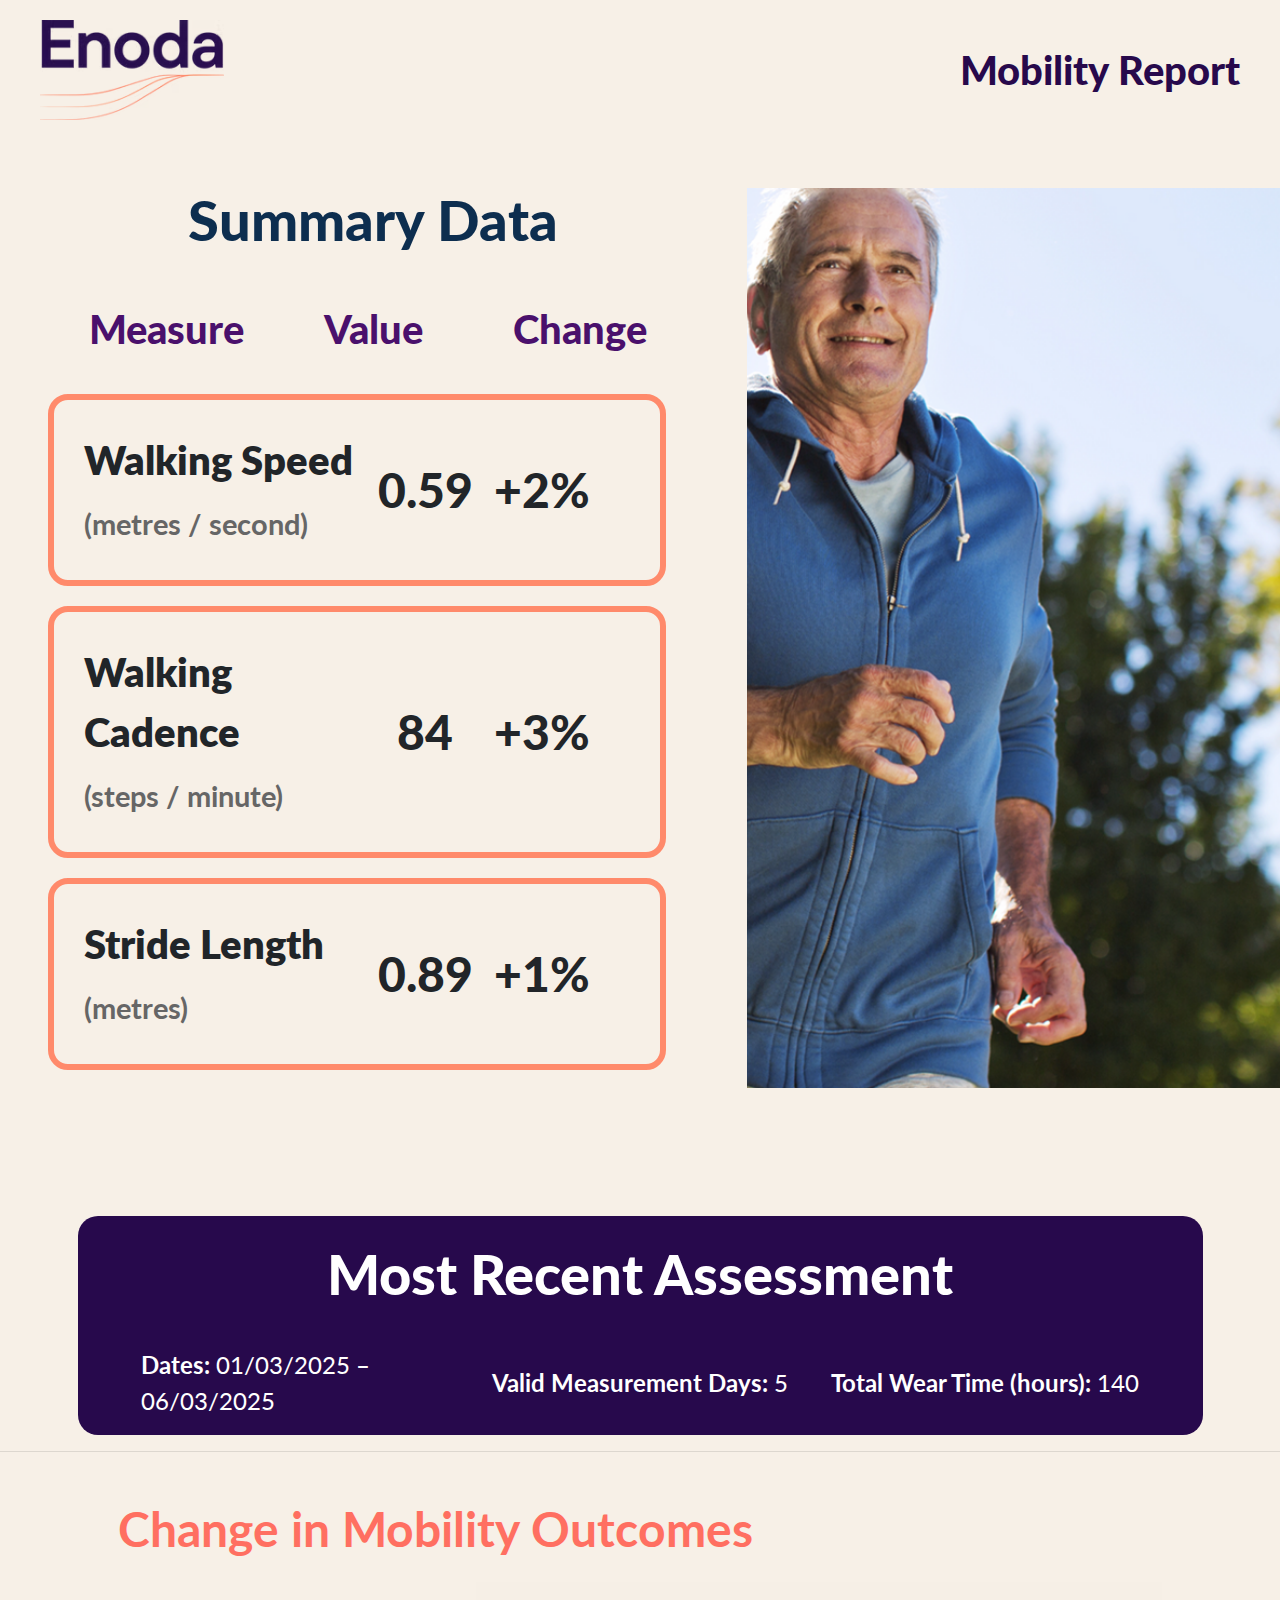
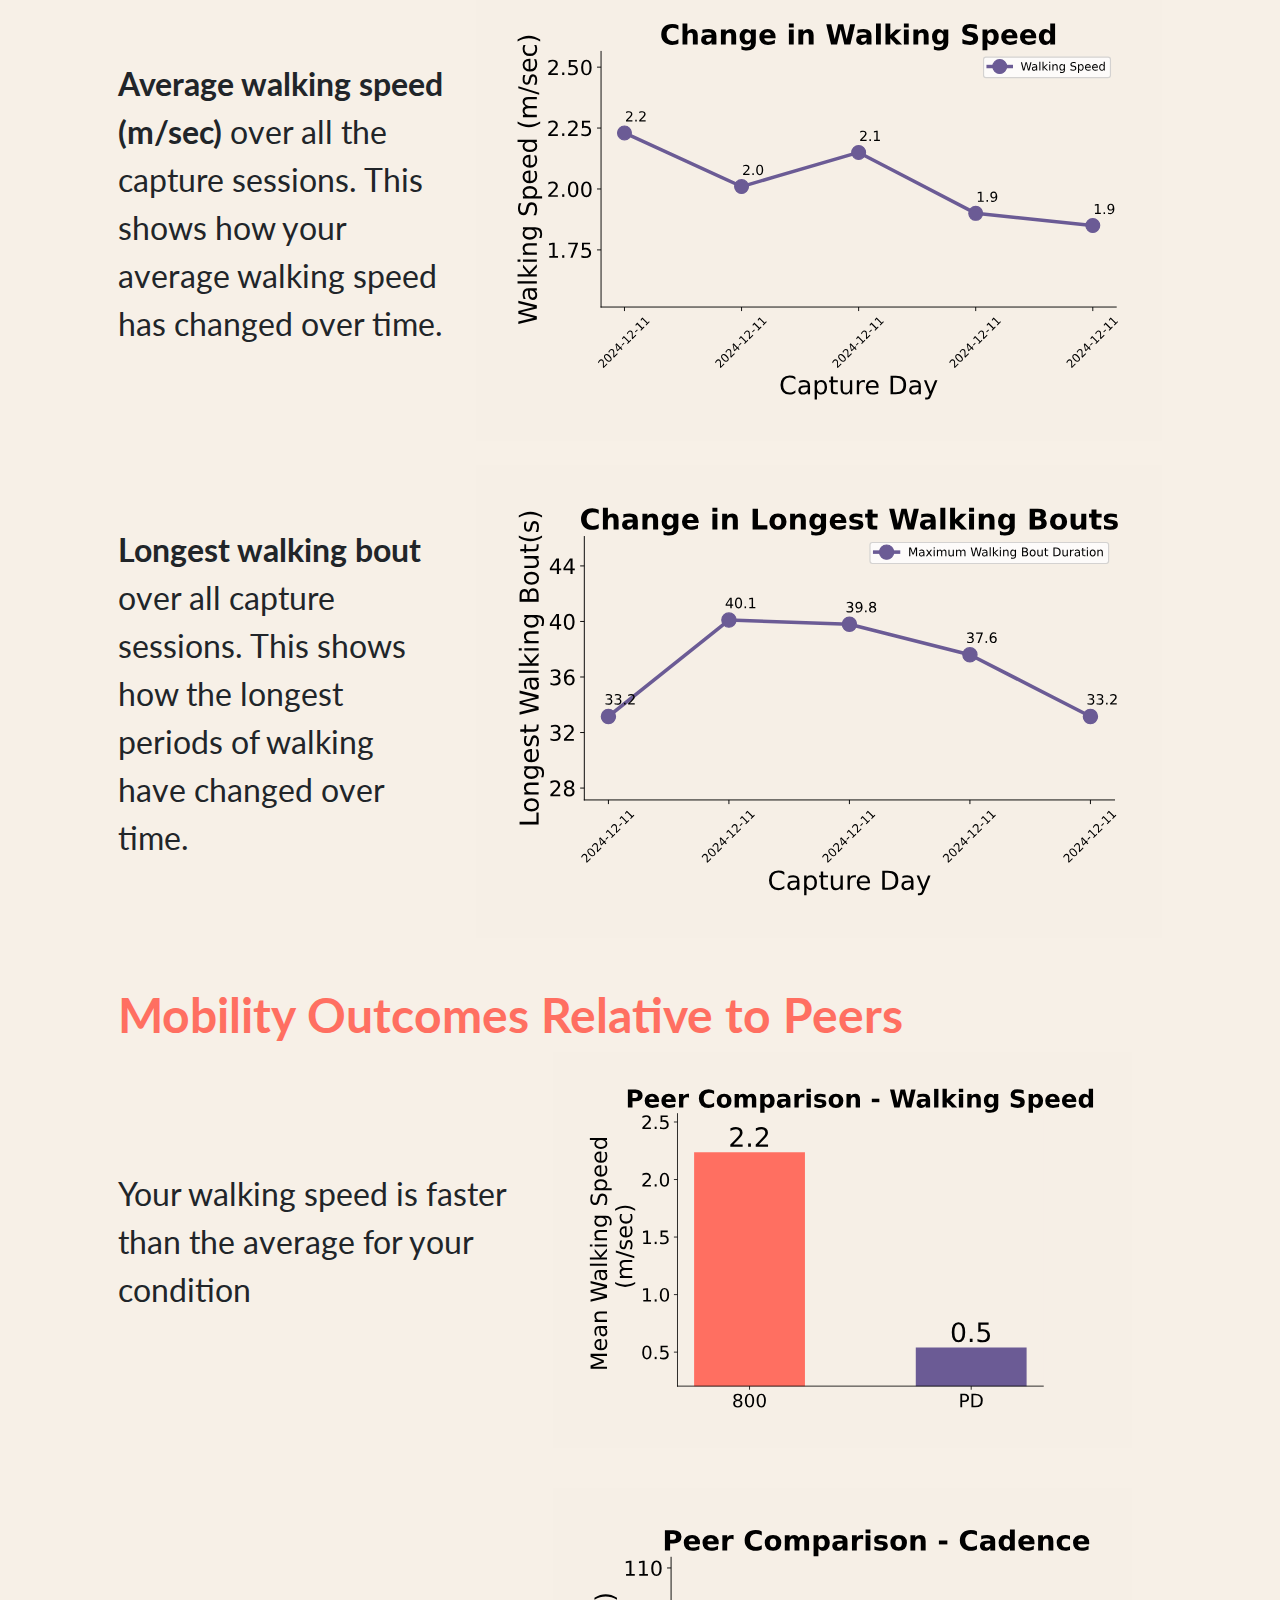
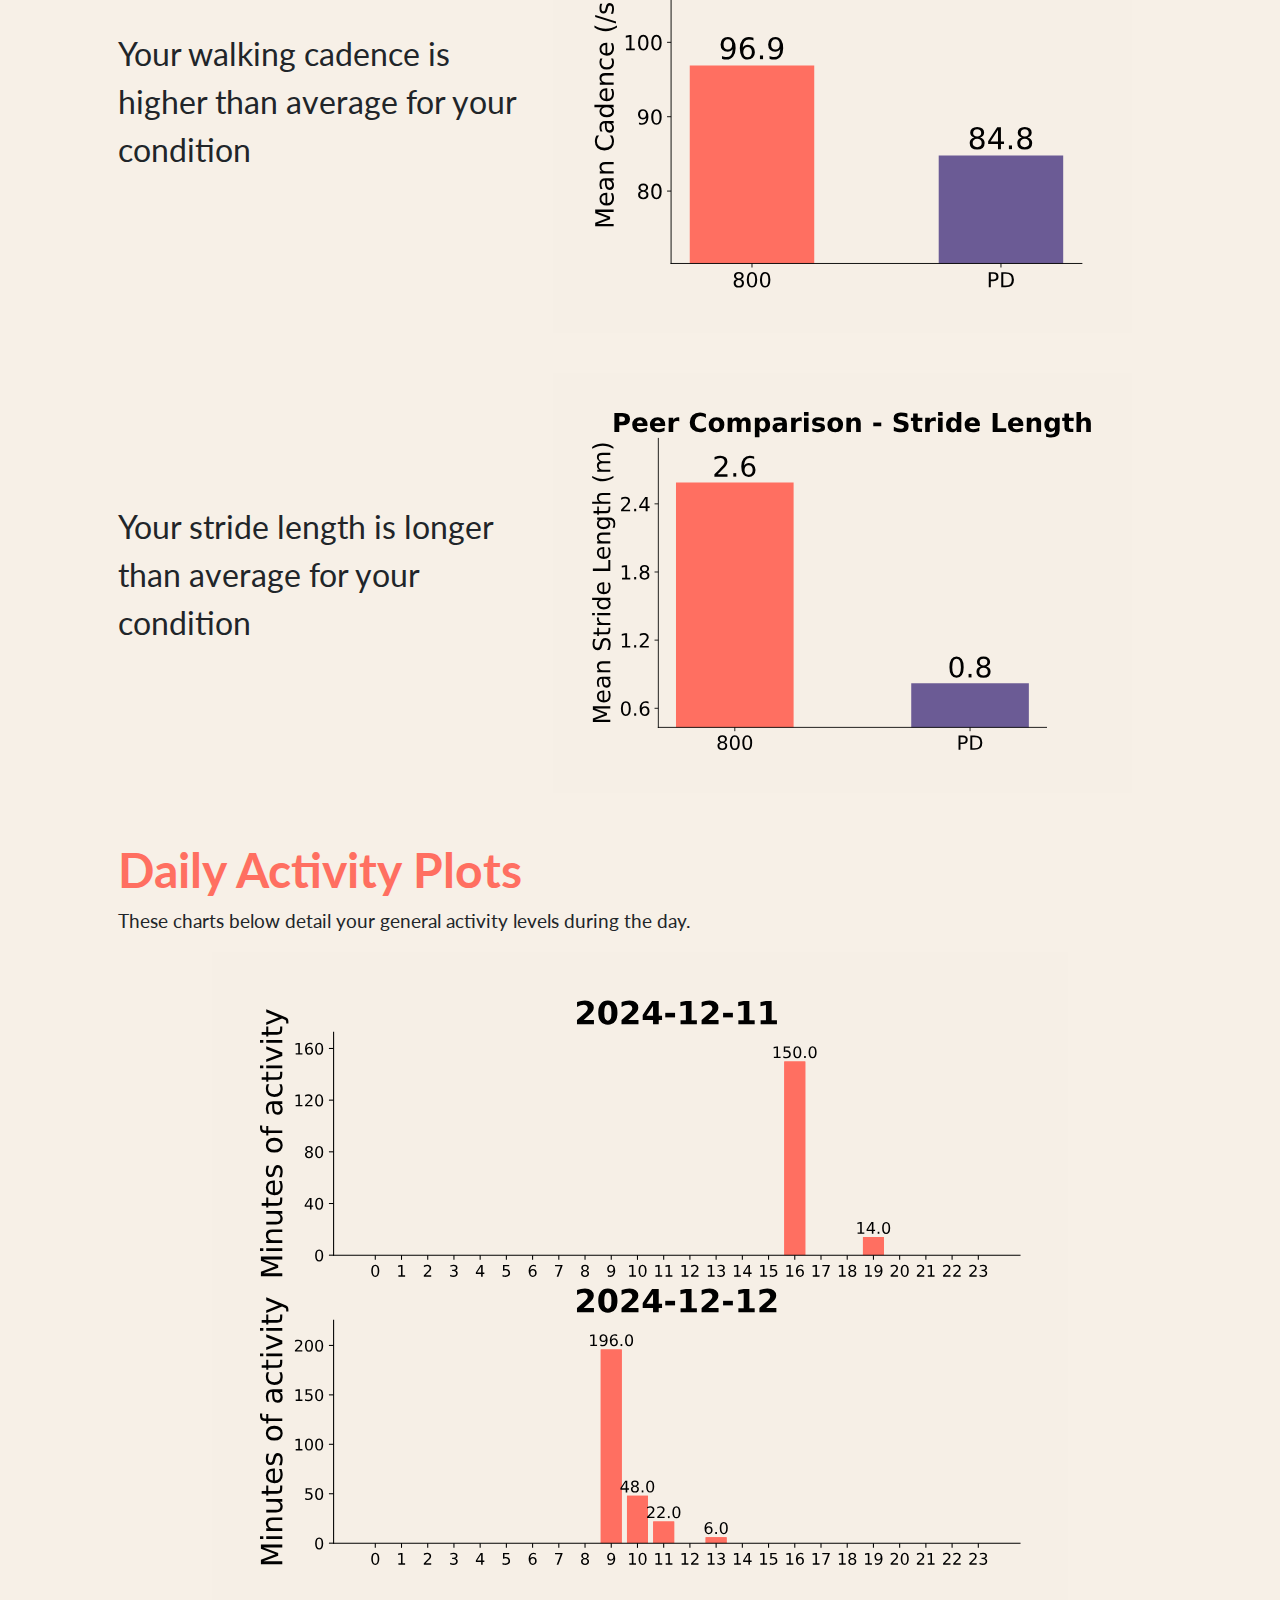
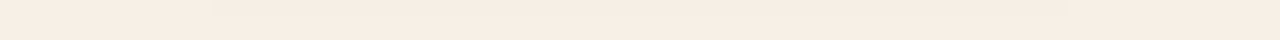
==== report.html @ 23689551 "font weight adjsut" ====
<!DOCTYPE html>
<html lang="en">

<head>
    <meta charset="utf-8">
    <meta name="viewport" content="width=device-width, initial-scale=1.0, shrink-to-fit=no">
    <title>Mobility Report</title>
    <link rel="stylesheet" href="assets/bootstrap/css/bootstrap.min.css">
    <link rel="stylesheet" href="assets/css/custom.css">
    <link rel="stylesheet" href="https://fonts.googleapis.com/css?family=Lato:300,400,700,300italic,400italic,700italic&amp;display=swap">
    <link rel="stylesheet" href="assets/css/Stats-icons.css">
</head>

<body style="background: rgb(247, 240, 231);">
    <nav class="navbar navbar-light navbar-expand bg-light align-items-center">
        <div class="container-fluid">
            <!-- Left: Enoda Logo -->
            <a class="navbar-brand" href="#">
                <img src="assets/img/Enoda%20logo-15.avif" alt="Enoda Logo" class="header-logo">
            </a>
            <!-- Right: Mobility Report -->
            <span class="navbar-text mobility-report-title">Mobility Report</span>
        </div>
    </nav>
    <header class="container-fluid py-5">
        <div class="row align-items-stretch">
            <!-- Left Column: Wider Summary Data Section -->
            <div class="col-lg-7 d-flex flex-column justify-content-center px-5">
                <h2 class="summary-title text-center">Summary Data</h2>
    
                <div class="summary-table">
                    <div class="summary-header">
                        <span class="header-item">Measure</span>
                        <span class="header-item">Value</span>
                        <span class="header-item">Change</span>
                    </div>
    
                    <div class="summary-box">
                        <div class="measure">Walking Speed <br> <span>(metres / second)</span></div>
                        <div class="value"><strong>0.59</strong></div>
                        <div class="change"><strong>+2%</strong></div>
                    </div>
    
                    <div class="summary-box">
                        <div class="measure">Walking Cadence <br> <span>(steps / minute)</span></div>
                        <div class="value"><strong>84</strong></div>
                        <div class="change"><strong>+3%</strong></div>
                    </div>
    
                    <div class="summary-box">
                        <div class="measure">Stride Length <br> <span>(metres)</span></div>
                        <div class="value"><strong>0.89</strong></div>
                        <div class="change"><strong>+1%</strong></div>
                    </div>
                </div>
            </div>
    
            <!-- Right Column: Full-Height Image -->
            <div class="col-lg-5 p-0">
                <img src="assets/img/cropped_enoda.png" alt="Background Image" class="img-fluid w-100 vh-100" style="object-fit: cover;">
            </div>
        </div>
    </header>
    
    
<!-- Most Recent Assessment Section -->
<div class="container-fluid assessment-section">
    <div class="row py-4 px-5 assessment-banner">
        <div class="col-12 text-center">
            <h1 class="assessment-title">Most Recent Assessment</h1>
        </div>
    </div>
    <div class="row py-3 px-5 assessment-info">
        <div class="col-md-4 text-left">
            <p class="assessment-text"><strong>Dates:</strong> 01/03/2025 &ndash; 06/03/2025</p>
        </div>
        <div class="col-md-4 text-center">
            <p class="assessment-text"><strong>Valid Measurement Days:</strong> 5</p>
        </div>
        <div class="col-md-4 text-right">
            <p class="assessment-text"><strong>Total Wear Time (hours):</strong> 140</p>
        </div>
    </div>
</div>


<!-- Main Content Wrapper -->
<!-- <div class="container mt-3 py-4 px-5" style="background: #F7F0E7; border-radius: 8px;"> -->
    

    <!-- Assessment Data Section -->
    <hr> <!-- Light divider for separation -->
    <!-- <div class="row"> -->
        <!-- <div class="col-12"> -->
            <!-- <h2 class="font-weight-bold text-primary text-left">Daily Summary Data</h2> -->
        <!-- </div> -->
    <!-- </div> -->
    <!-- <div class="row"> -->
        <!-- Left Column -->
        <!-- <div class="col-md-6 py-2"> -->
            <!-- <p class="mobility-report-text"><strong>Assessment:</strong> 2024-12-11 - 2024-12-12</p> -->
            <!-- <p class="mobility-report-text"><strong>Number of valid measurement days:</strong> 2</p>
            <p class="mobility-report-text"><strong>Total wear time (hours):</strong>     242.72</p>
        </div> -->
        <!-- Right Column -->
        <!-- <div class="col-md-6 py-2">
            <p class="mobility-report-text"><strong>Average steps per day:</strong>      15000</p>
            <p class="mobility-report-text"><strong>Average walking time (hours/day):</strong> 0.07</p>
            <p class="mobility-report-text"><strong>Average speed (metres/second):</strong>       2.24</p>
        </div>
    </div> -->
<!-- </div> -->


    
   <!-- Mobility Outcomes Section -->
<div class="container mt-4 py-4 px-5" style="background: #F7F0E7; border-radius: 8px;">
    <!-- Change in Mobility Outcomes -->
    <div class="row">
        <div class="col-12">
            <h2 class="font-weight-bold text-primary text-left">Change in Mobility Outcomes</h2>
        </div>
    </div>

    <!-- Walking Speed Chart -->
    <div class="row mt-3 align-items-center">
        <div class="col-md-4">
            <p class="mobility-report-text"><strong>Average walking speed (m/sec)</strong> over all the capture sessions. This shows how your average walking speed has changed over time.</p>
        </div>
        <div class="col-md-8 text-center">
            <img src="assets/img/dmo.svg" class="img-fluid" alt="Walking Speed Chart">
        </div>
    </div>

    <!-- Longest Walking Bout Chart -->
    <div class="row mt-4 align-items-center">
        <div class="col-md-4">
            <p class="mobility-report-text"><strong>Longest walking bout</strong> over all capture sessions. This shows how the longest periods of walking have changed over time.</p>
        </div>
        <div class="col-md-8 text-center">
            <img src="assets/img/wbd.svg" class="img-fluid" alt="Longest Walking Bout Chart">
        </div>
    </div>

    <!-- Mobility Outcomes Relative to Peers -->
    <div class="row mt-5">
        <div class="col-12">
            <h2 class="font-weight-bold text-primary text-left">Mobility Outcomes Relative to Peers</h2>
        </div>
    </div>
    <div class="row graph-row align-items-center">
        <div class="col-md-5">
            <p class="mobility-report-text">Your walking speed is faster than the average for your condition</p>
        </div>
        <div class="col-md-7 text-center">
            <img src="assets/img/peer_ws.svg" class="img-fluid" alt="Peer Walking Speed">
        </div>
    </div>

    <div class="row graph-row align-items-center">
        <div class="col-md-5">
            <p class="mobility-report-text">Your walking cadence is higher than average for your condition</p>
        </div>
        <div class="col-md-7 text-center">
            <img src="assets/img/peer_mcad.svg" class="img-fluid" alt="Peer Cadence">
        </div>
    </div>

    <div class="row graph-row align-items-center">
        <div class="col-md-5">
            <p class="mobility-report-text">Your stride length is longer than average for your condition</p>
        </div>
        <div class="col-md-7 text-center">
            <img src="assets/img/peer_msl.svg" class="img-fluid" alt="Peer Stride Length">
        </div>
    </div>
<!-- Daily Activity Plots -->
<div class="row mt-5">
    <div class="col-12">
        <h2 class="font-weight-bold text-primary text-left">Daily Activity Plots</h2>
        <p class="mobility-report-text text-left" style="font-size: 1.2rem;">
            These charts below detail your general activity levels during the day.
        </p>
    </div>
</div>
<div class="row">
    <div class="col-12 text-center">
        <img src="assets/img/hourly_steps.svg" class="img-fluid" alt="Daily Activity level Chart">
    </div>
</div>

    <script src="assets/js/jquery.min.js"></script>
    <script src="assets/bootstrap/js/bootstrap.min.js"></script>
</body>

</html>
---- assets/css/custom.css ----
.navbar {
    padding: 15px 40px; /* Add some padding for better spacing */
    background-color: rgb(247, 240, 231) !important;
}

.navbar-brand img {
    height: 100px; /* Adjust logo size */
}

/* Right align "Mobility Report" */
.navbar-text.mobility-report-title {
    font-size: 2.5rem; /* Make it large */
    font-weight: 900;
    color: rgb(39,9,76); /* Matches theme */
}
.assessment-section {
    margin-top: 80px; /* Increase this value for more spacing */
}

/* ============================= */
/* 1. Header Section (Enoda Left, Mobility Report Right) */
/* ============================= */
.header-section {
    display: flex;
    justify-content: space-between; /* Pushes Enoda left, Mobility Report right */
    align-items: center;
    width: 90%;
    margin: 0 auto;
    padding: 20px 0;
}

.header-logo {
    font-size: 3rem; /* Bigger text for "Enoda" */
    font-weight: 900;
    text-align: left;
}

.mobility-report-title {
    font-size: 3rem; /* Bigger text for "Mobility Report" */
    font-weight: 900;
    text-align: right;
    color: rgb(39,9,76);;
}

/* ============================= */
/* 2. Most Recent Assessment Banner (First Row) */
/* ============================= */
.assessment-banner {
    background: rgb(39,9,76); /* Purple background */
    color: white;
    border-radius: 20px 20px 0 0; /* Rounded top edges */
    padding: 30px 40px;
    text-align: center;
    width: 90%;
    margin: 0 auto;
}

/* Large centered title */
.assessment-title {
    font-size: 3.5rem; /* Big title */
    font-weight: 900;
    text-align: center;
    margin: 0;
}

/* ============================= */
/* 3. Assessment Info Section (Second Row) */
/* ============================= */
.assessment-info {
    background: rgb(39,9,76); /* Same purple background */
    color: white;
    border-radius: 0 0 20px 20px; /* Rounded bottom edges */
    padding: 20px 40px;
    width: 90%;
    margin: 0 auto;
    display: flex;
    align-items: center;
}

/* Aligning the three columns */
.assessment-info .col-md-4 {
    display: flex;
    align-items: center;
    justify-content: center;
}

/* Left aligns first column, centers second, right aligns third */
.assessment-info .col-md-4:first-child {
    justify-content: flex-start;
}

.assessment-info .col-md-4:last-child {
    justify-content: flex-end;
}

/* Text inside the banner */
.assessment-text {
    font-size: 1.5rem; /* Slightly smaller than the title */
    font-weight: 400;
    margin: 0;
}

/* ============================= */
/* 4. Expand Bottom Content & Increase Text Size */
/* ============================= */
.bottom-section {
    padding: 60px 40px; /* More space */
    font-size: 2.2rem; /* Larger text for readability */
}

/* ============================= */
/* 5. Enlarge Graphs & Make Them One Per Line */
/* ============================= */
.graph-row {
    width: 100%; /* Full width */
    margin-bottom: 40px; /* More spacing between graphs */
}

.graph-row img {
    width: 100%; /* Ensure graph takes full width */
    height: auto;
    max-height: 500px; /* Limits extreme stretching */
}

/* ============================= */
/* 6. Enlarge Headings & Labels */
/* ============================= */
.mobility-report-text {
    font-size: 2rem; /* Make text much larger */
    /* font-weight: bold; */
}

h2 {
    font-size: 3rem; /* Make all section titles larger */
    font-weight: 900; /* Extra bold */
}

/* ============================= */
/* 7. Left Section Alignment */
/* ============================= */
.col-lg-7 {
    display: flex;
    flex-direction: column;
    justify-content: center;
    height: 100vh; /* Ensures equal height */
    padding-left: 5%; /* Moves text slightly left */
}

/* ============================= */
/* 8. Title Styling: Much Larger */
/* ============================= */
.summary-title {
    text-align: left;
    font-size: 3.5rem; /* Increased size */
    font-weight: 900; /* Extra bold */
    color: #0D2E4F;
    margin-bottom: 30px;
}

/* ============================= */
/* 9. Table Header: Bigger & Thicker */
/* ============================= */
.summary-header {
    display: flex;
    justify-content: space-between;
    font-weight: 900; /* Extra bold */
    color: #4A106C;
    font-size: 2rem; /* Increased size */
    margin-bottom: 15px;
    padding: 15px;
}

.header-item {
    flex: 1;
    font-weight: 900; /* Extra bold */
    text-align: center;
    font-size: 2.5rem
}

/* ============================= */
/* 10. Box Styling: Bigger & Thicker */
/* ============================= */
.summary-box {
    display: flex;
    justify-content: space-between;
    align-items: center;
    background: rgb(247, 240, 231);
    border-radius: 20px;
    border: 6px solid rgb(255, 138, 107); /* Much thicker border */
    padding: 30px;
    margin: 20px 0;
    font-size: 2rem; /* Bigger text */
    width: 95%; /* Takes more space */
}

/* ============================= */
/* 11. Measure Column: Bigger & Bolder */
/* ============================= */
.summary-box .measure {
    flex: 2;
    font-size: 2.5rem; /* Increased size */
    font-weight: 800; /* Thicker text */
}

/* Subtext (units like "meters/second") */
.summary-box .measure span {
    font-size: 1.8rem;
    font-weight: 700; /* Bolder */
    color: #666;
}

/* ============================= */
/* 12. Value: Bigger & Centered */
/* ============================= */
.summary-box .value {
    flex: 1;
    font-size: 3rem; /* Increased size */
    font-weight: 900; /* Extra bold */
    text-align: center;
}

/* ============================= */
/* 13. Change: Bigger & Bolder */
/* ============================= */
.summary-box .change {
    flex: 1;
    font-size: 3rem; /* Increased size */
    font-weight: 900; /* Extra bold */
}

/* ============================= */
/* 14. Right Side Image - Crop Left Side */
/* ============================= */
.col-lg-5 img {
    height: 100vh;  /* Full height */
    width: 100%;  /* Full width */
    object-fit: cover;  /* Ensures it fills the space */
    object-position: right center; /* Crops the left side */
}
---- assets/css/Stats-icons.css ----
.bs-icon {
  --bs-icon-size: 0.75rem;
  display: flex;
  flex-shrink: 0;
  justify-content: center;
  align-items: center;
  font-size: var(--bs-icon-size);
  width: calc(var(--bs-icon-size) * 2);
  height: calc(var(--bs-icon-size) * 2);
  color: var(--primary);
}

.bs-icon-xs {
  --bs-icon-size: 1rem;
  width: calc(var(--bs-icon-size) * 1.5);
  height: calc(var(--bs-icon-size) * 1.5);
}

.bs-icon-sm {
  --bs-icon-size: 1rem;
}

.bs-icon-md {
  --bs-icon-size: 1.5rem;
}

.bs-icon-lg {
  --bs-icon-size: 2rem;
}

.bs-icon-xl {
  --bs-icon-size: 2.5rem;
}

.bs-icon.bs-icon-primary {
  color: var(--white);
  background: var(--primary);
}

.bs-icon.bs-icon-primary-light {
  color: var(--primary);
  background: rgba(0,123,255,0.2);
}

.bs-icon.bs-icon-semi-white {
  color: var(--primary);
  background: rgba(255, 255, 255, .5);
}

.bs-icon.bs-icon-rounded {
  border-radius: .5rem;
}

.bs-icon.bs-icon-circle {
  border-radius: 50%;
}
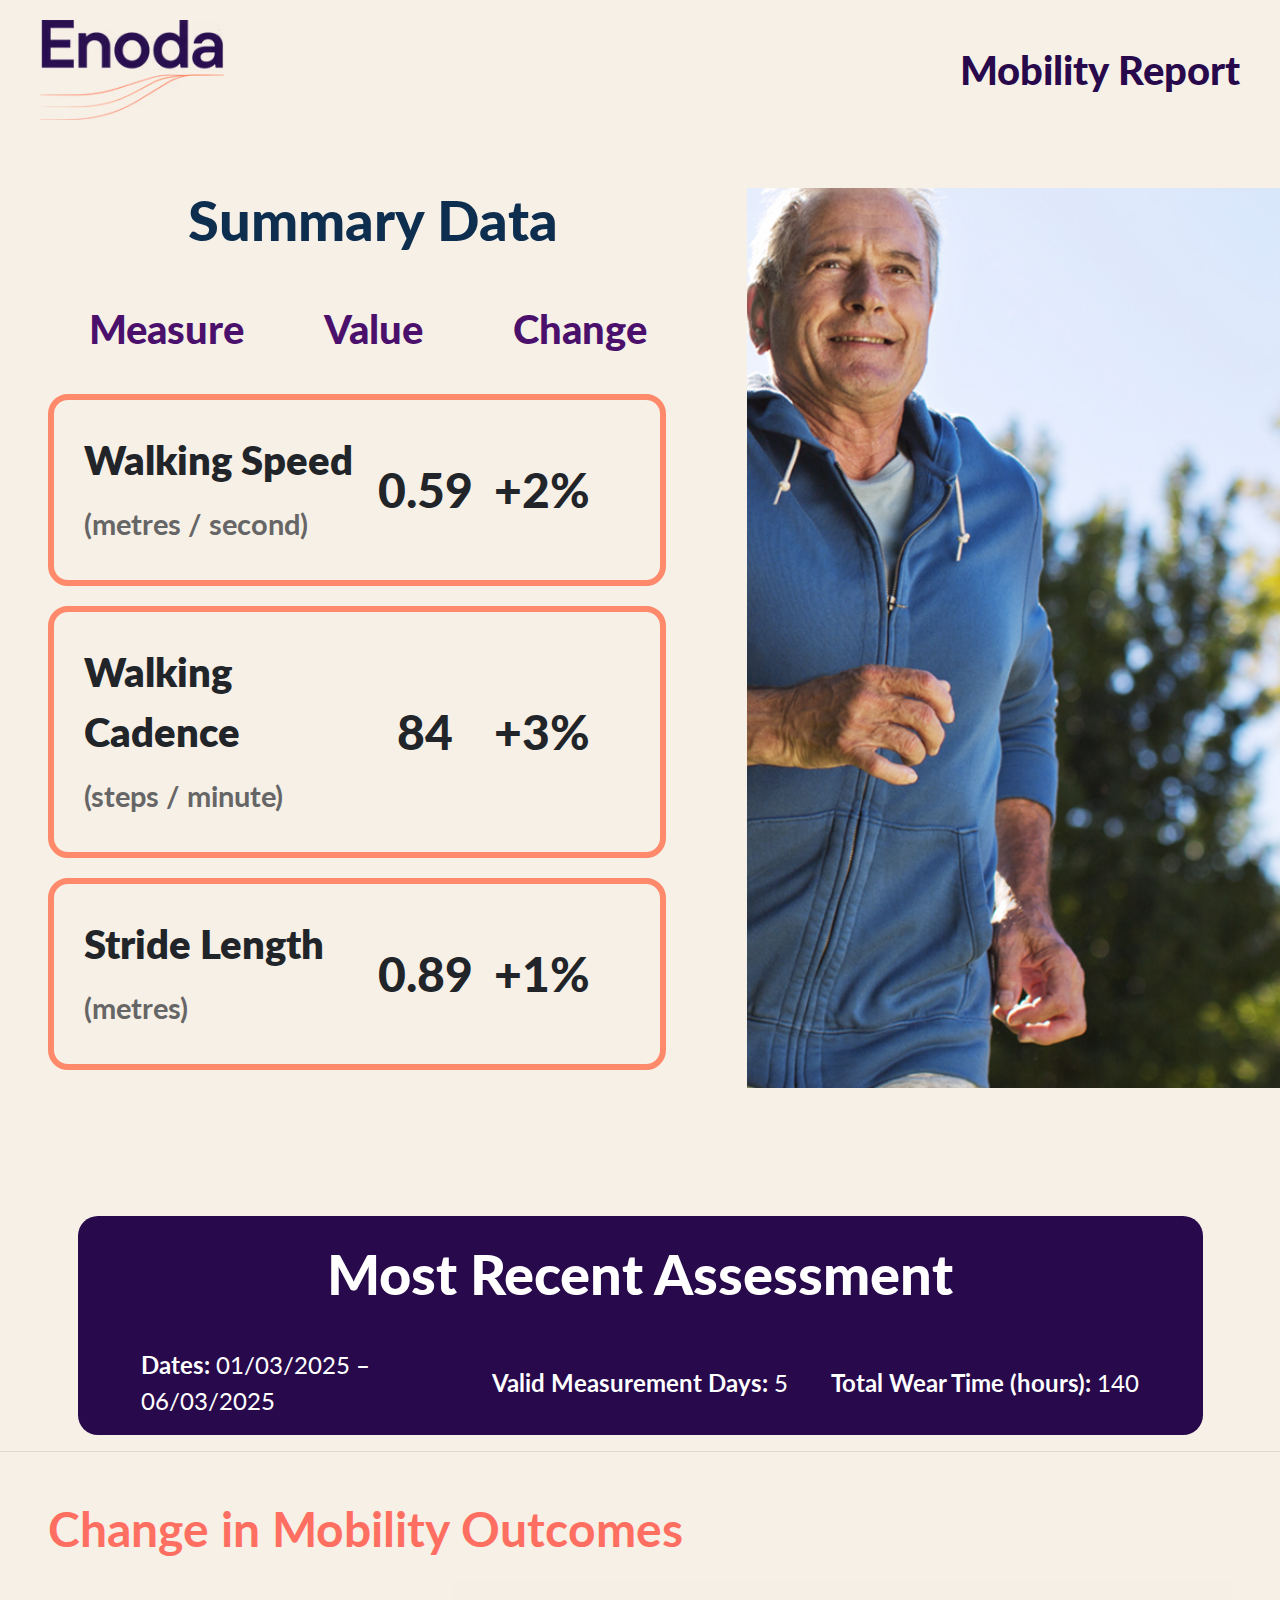
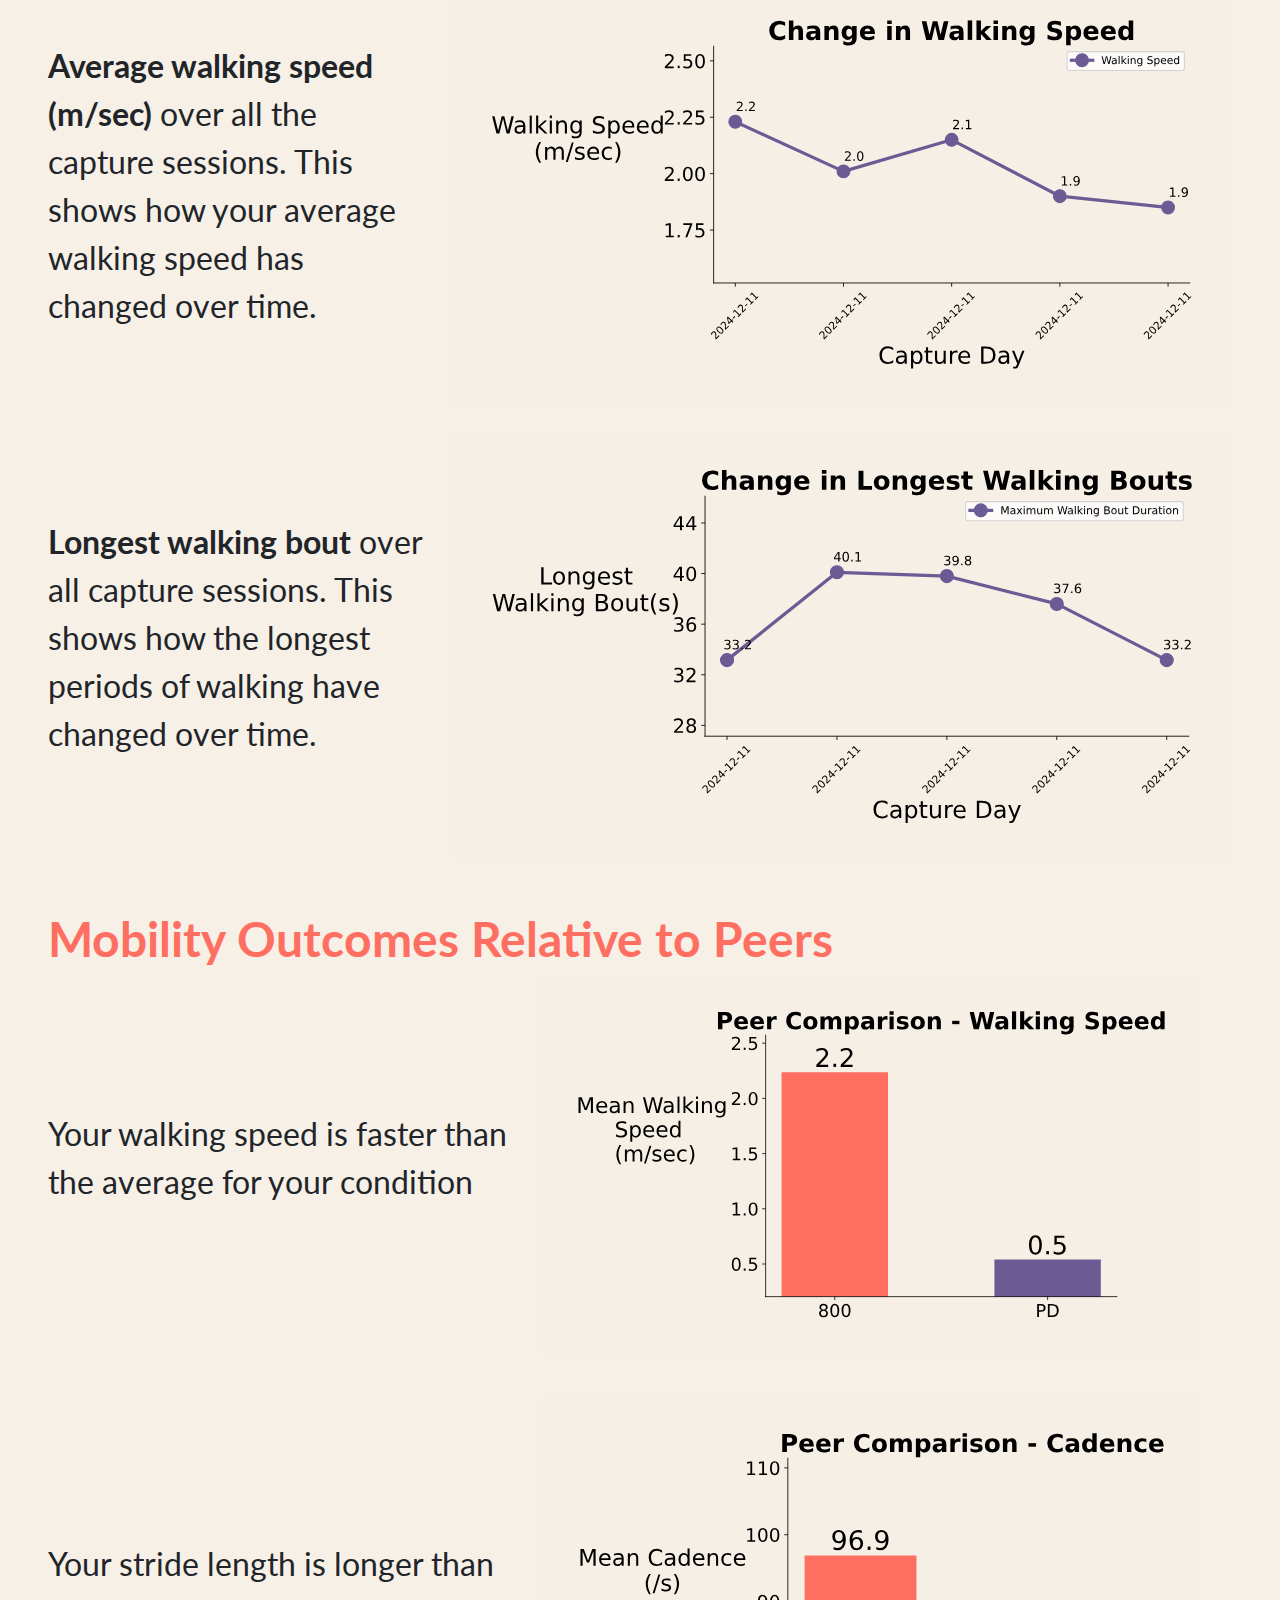
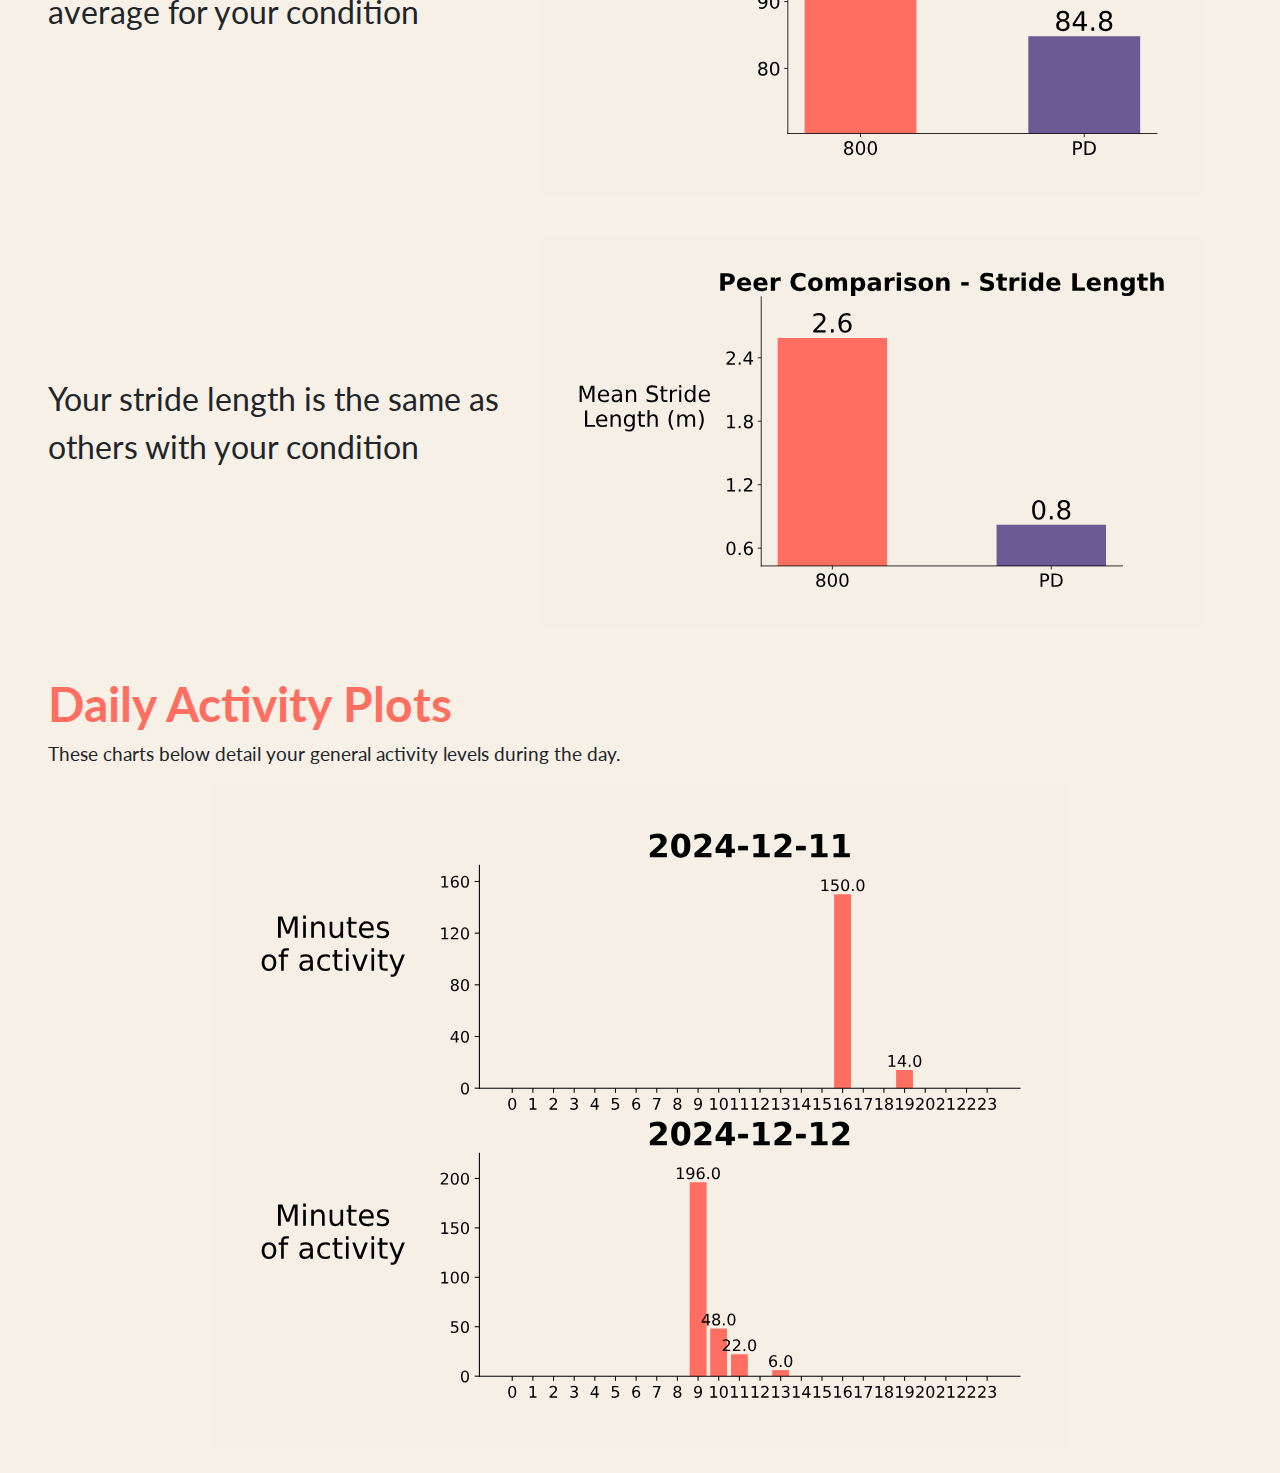
==== commit 80d4d12e: "updates to axis labels" ====
--- a/report.html
+++ b/report.html
@@ -114,7 +114,7 @@
 
     
    <!-- Mobility Outcomes Section -->
-<div class="container mt-4 py-4 px-5" style="background: #F7F0E7; border-radius: 8px;">
+   <div class="container-fluid mt-4 py-4 px-5" style="background: #F7F0E7; border-radius: 8px;">
     <!-- Change in Mobility Outcomes -->
     <div class="row">
         <div class="col-12">
@@ -159,7 +159,7 @@
 
     <div class="row graph-row align-items-center">
         <div class="col-md-5">
-            <p class="mobility-report-text">Your walking cadence is higher than average for your condition</p>
+            <p class="mobility-report-text">Your stride length is longer than average for your condition</p>
         </div>
         <div class="col-md-7 text-center">
             <img src="assets/img/peer_mcad.svg" class="img-fluid" alt="Peer Cadence">
@@ -168,7 +168,7 @@
 
     <div class="row graph-row align-items-center">
         <div class="col-md-5">
-            <p class="mobility-report-text">Your stride length is longer than average for your condition</p>
+            <p class="mobility-report-text">Your stride length is the same as others with your condition</p>
         </div>
         <div class="col-md-7 text-center">
             <img src="assets/img/peer_msl.svg" class="img-fluid" alt="Peer Stride Length">
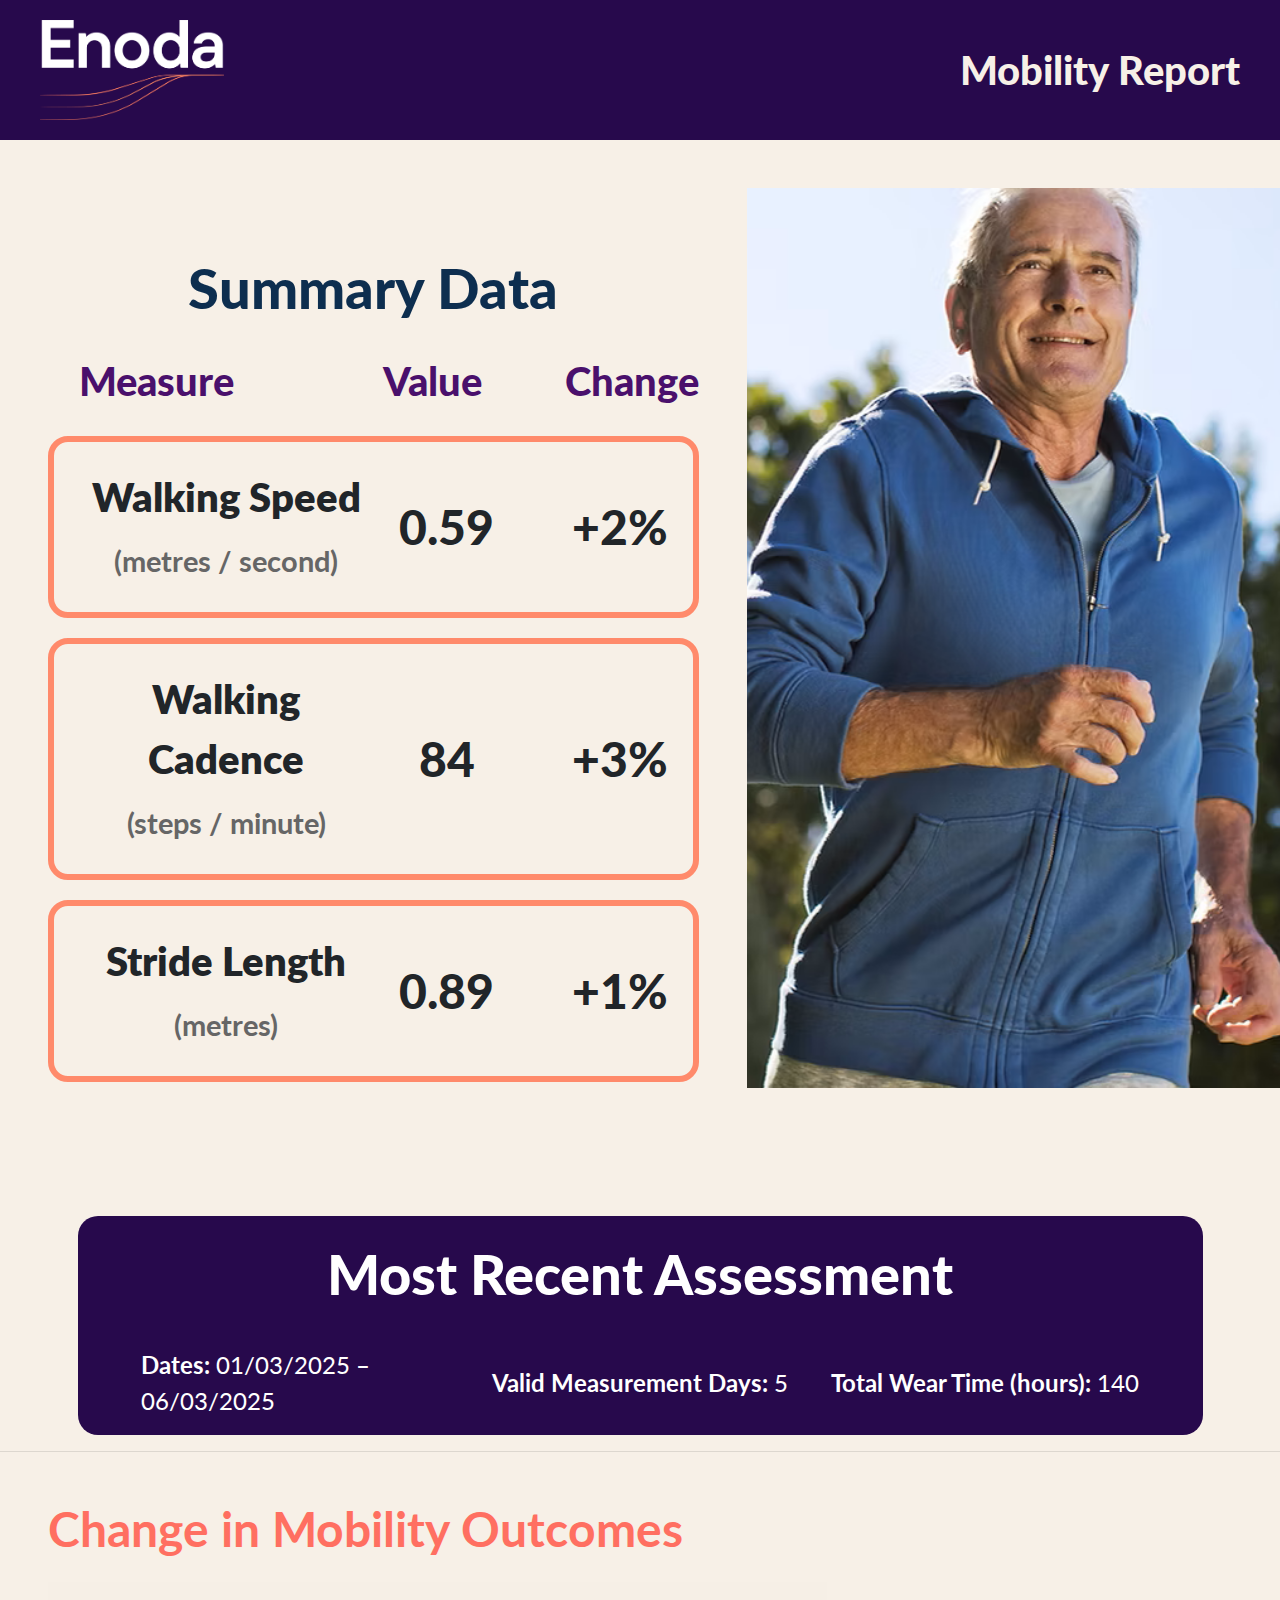
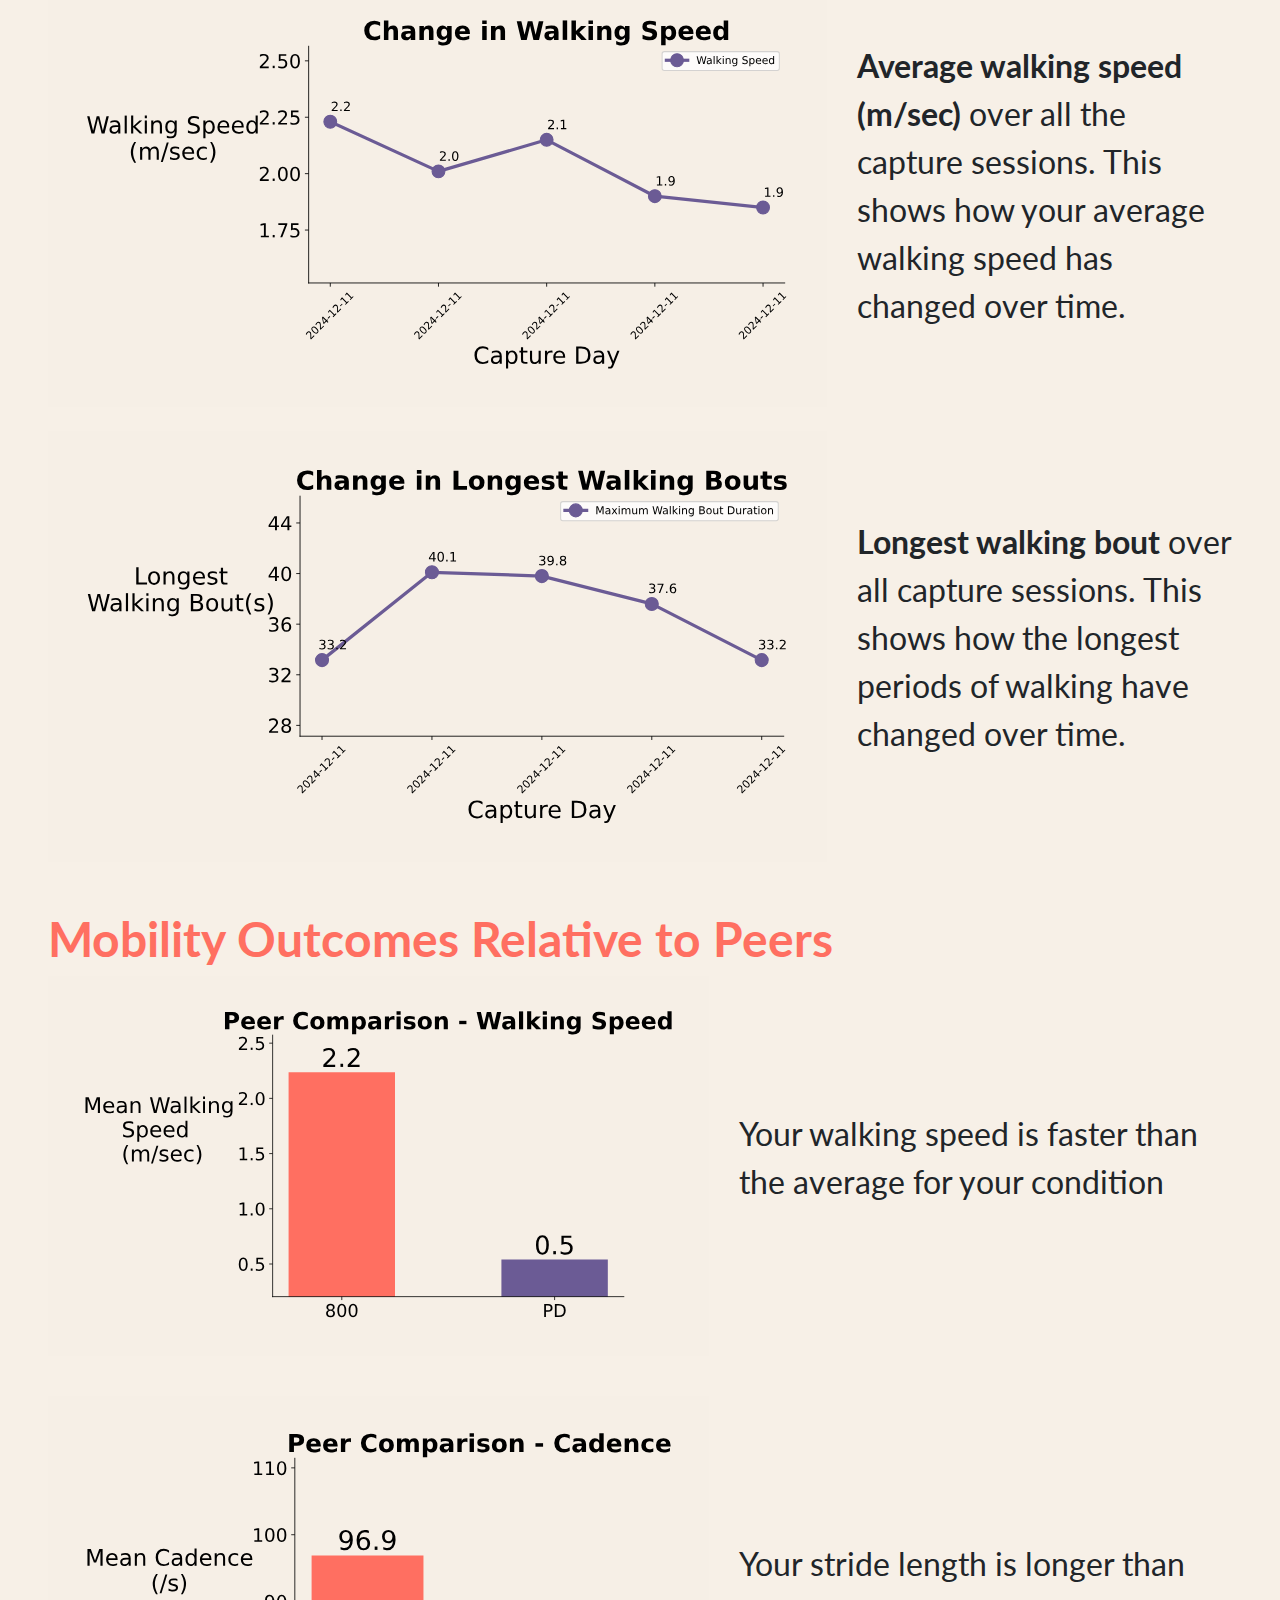
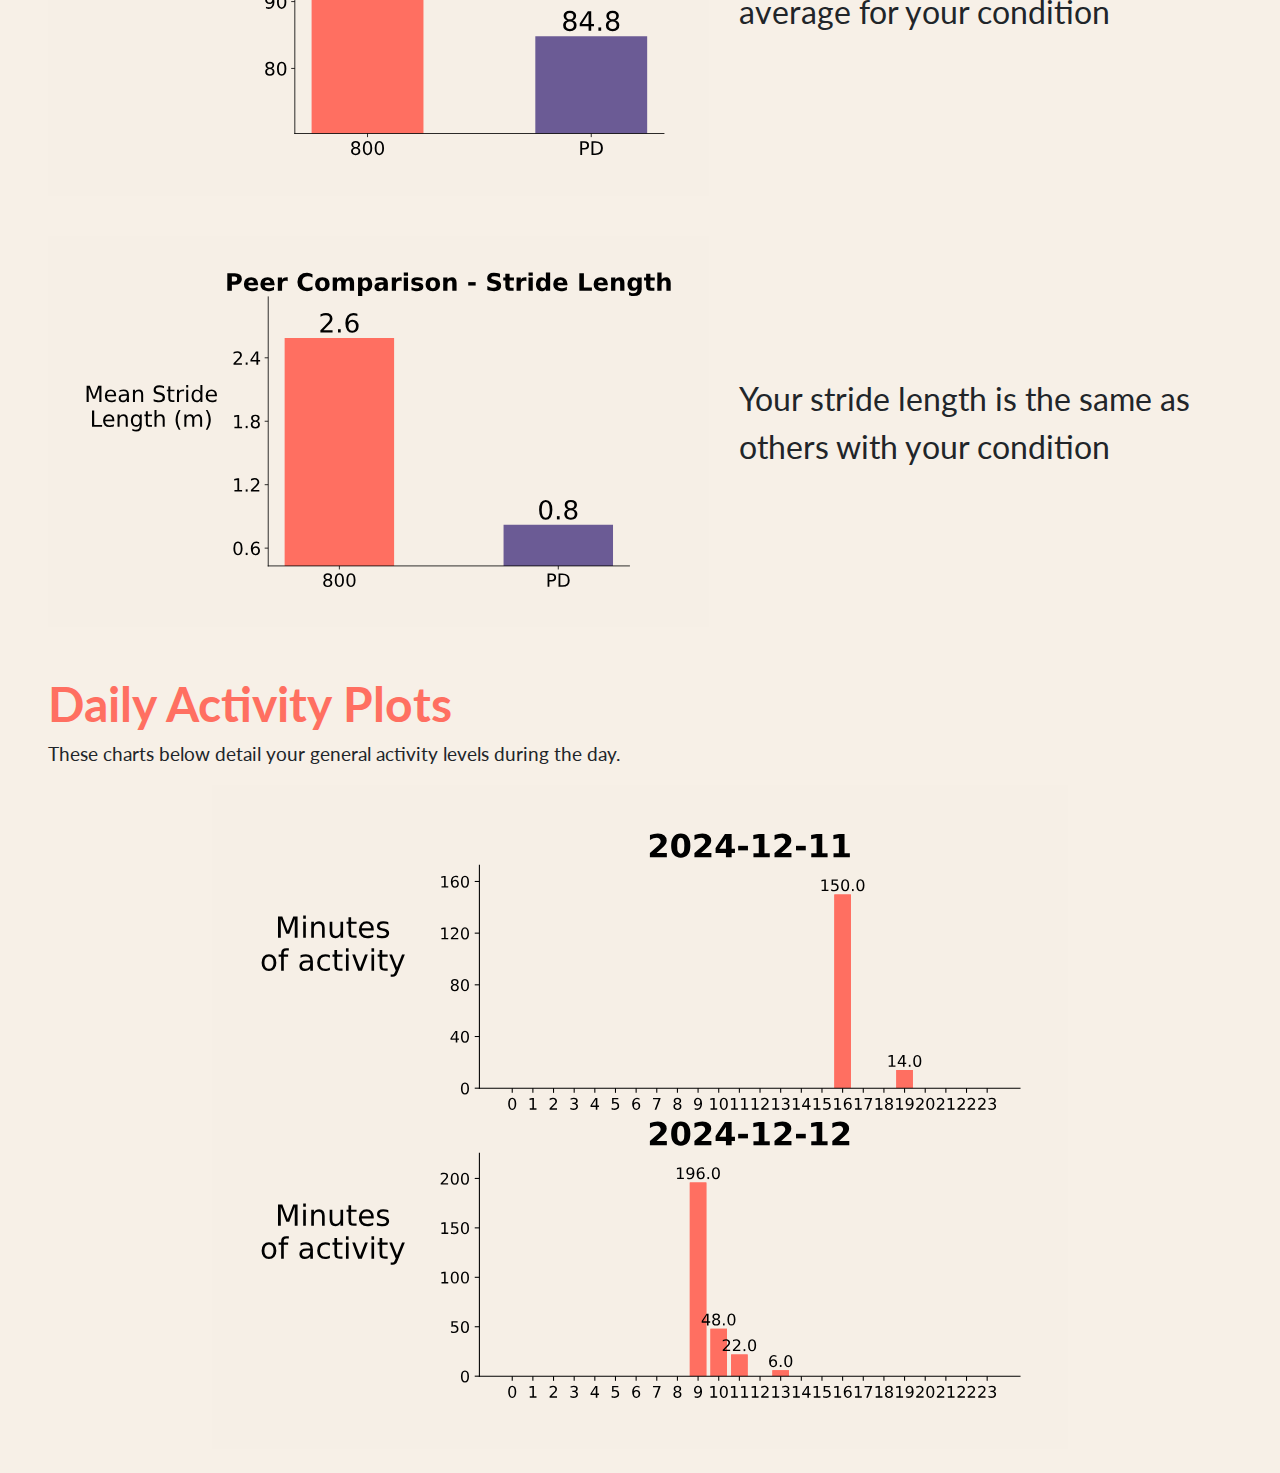
==== commit 62508138: "top side adjustment and switching graphs from rhs to lhs" ====
--- a/report.html
+++ b/report.html
@@ -16,7 +16,7 @@
         <div class="container-fluid">
             <!-- Left: Enoda Logo -->
             <a class="navbar-brand" href="#">
-                <img src="assets/img/Enoda%20logo-15.avif" alt="Enoda Logo" class="header-logo">
+                <img src="assets/img/Enoda logo-13.png" alt="Enoda Logo" class="header-logo">
             </a>
             <!-- Right: Mobility Report -->
             <span class="navbar-text mobility-report-title">Mobility Report</span>
@@ -31,26 +31,26 @@
                 <div class="summary-table">
                     <div class="summary-header">
                         <span class="header-item">Measure</span>
-                        <span class="header-item">Value</span>
-                        <span class="header-item">Change</span>
+                        <span class="header-item text-right">Value</span>
+                        <span class="header-item text-right">Change</span>
                     </div>
     
                     <div class="summary-box">
                         <div class="measure">Walking Speed <br> <span>(metres / second)</span></div>
                         <div class="value"><strong>0.59</strong></div>
-                        <div class="change"><strong>+2%</strong></div>
+                        <div class="change text-right"><strong>+2%</strong></div>
                     </div>
     
                     <div class="summary-box">
                         <div class="measure">Walking Cadence <br> <span>(steps / minute)</span></div>
                         <div class="value"><strong>84</strong></div>
-                        <div class="change"><strong>+3%</strong></div>
+                        <div class="change text-right"><strong>+3%</strong></div>
                     </div>
     
                     <div class="summary-box">
                         <div class="measure">Stride Length <br> <span>(metres)</span></div>
                         <div class="value"><strong>0.89</strong></div>
-                        <div class="change"><strong>+1%</strong></div>
+                        <div class="change text-right"><strong>+1%</strong></div>
                     </div>
                 </div>
             </div>
@@ -124,22 +124,24 @@
 
     <!-- Walking Speed Chart -->
     <div class="row mt-3 align-items-center">
+        <div class="col-md-8 text-center">
+            <img src="assets/img/dmo.svg" class="img-fluid" alt="Walking Speed Chart">
+        </div>
         <div class="col-md-4">
             <p class="mobility-report-text"><strong>Average walking speed (m/sec)</strong> over all the capture sessions. This shows how your average walking speed has changed over time.</p>
         </div>
-        <div class="col-md-8 text-center">
-            <img src="assets/img/dmo.svg" class="img-fluid" alt="Walking Speed Chart">
-        </div>
+        
     </div>
 
     <!-- Longest Walking Bout Chart -->
     <div class="row mt-4 align-items-center">
+        <div class="col-md-8 text-center">
+            <img src="assets/img/wbd.svg" class="img-fluid" alt="Longest Walking Bout Chart">
+        </div>
         <div class="col-md-4">
             <p class="mobility-report-text"><strong>Longest walking bout</strong> over all capture sessions. This shows how the longest periods of walking have changed over time.</p>
         </div>
-        <div class="col-md-8 text-center">
-            <img src="assets/img/wbd.svg" class="img-fluid" alt="Longest Walking Bout Chart">
-        </div>
+        
     </div>
 
     <!-- Mobility Outcomes Relative to Peers -->
@@ -149,30 +151,33 @@
         </div>
     </div>
     <div class="row graph-row align-items-center">
-        <div class="col-md-5">
-            <p class="mobility-report-text">Your walking speed is faster than the average for your condition</p>
-        </div>
         <div class="col-md-7 text-center">
             <img src="assets/img/peer_ws.svg" class="img-fluid" alt="Peer Walking Speed">
         </div>
+    
+    <div class="col-md-5">
+            <p class="mobility-report-text">Your walking speed is faster than the average for your condition</p>
+        </div>
     </div>
 
     <div class="row graph-row align-items-center">
+    
+        <div class="col-md-7 text-center">
+            <img src="assets/img/peer_mcad.svg" class="img-fluid" alt="Peer Cadence">
+        </div>
         <div class="col-md-5">
             <p class="mobility-report-text">Your stride length is longer than average for your condition</p>
         </div>
+    </div>
+
+    <div class="row graph-row align-items-center">
         <div class="col-md-7 text-center">
-            <img src="assets/img/peer_mcad.svg" class="img-fluid" alt="Peer Cadence">
-        </div>
-    </div>
-
-    <div class="row graph-row align-items-center">
+            <img src="assets/img/peer_msl.svg" class="img-fluid" alt="Peer Stride Length">
+        </div>
         <div class="col-md-5">
             <p class="mobility-report-text">Your stride length is the same as others with your condition</p>
         </div>
-        <div class="col-md-7 text-center">
-            <img src="assets/img/peer_msl.svg" class="img-fluid" alt="Peer Stride Length">
-        </div>
+        
     </div>
 <!-- Daily Activity Plots -->
 <div class="row mt-5">
--- a/assets/css/custom.css
+++ b/assets/css/custom.css
@@ -1,6 +1,6 @@
 .navbar {
     padding: 15px 40px; /* Add some padding for better spacing */
-    background-color: rgb(247, 240, 231) !important;
+    background-color: rgb(39,9,76) !important;
 }
 
 .navbar-brand img {
@@ -11,7 +11,7 @@
 .navbar-text.mobility-report-title {
     font-size: 2.5rem; /* Make it large */
     font-weight: 900;
-    color: rgb(39,9,76); /* Matches theme */
+    color: rgb(247, 240, 231); /* Matches theme */
 }
 .assessment-section {
     margin-top: 80px; /* Increase this value for more spacing */
@@ -154,6 +154,7 @@
     font-size: 3.5rem; /* Increased size */
     font-weight: 900; /* Extra bold */
     color: #0D2E4F;
+    margin-top: 80px;
     margin-bottom: 30px;
 }
 
@@ -163,11 +164,12 @@
 .summary-header {
     display: flex;
     justify-content: space-between;
-    font-weight: 900; /* Extra bold */
+    font-weight: 900;
     color: #4A106C;
-    font-size: 2rem; /* Increased size */
-    margin-bottom: 15px;
-    padding: 15px;
+    font-size: 2rem;
+    padding-bottom: 5px; /
+    text-align: center;
+    margin-bottom:1px; /* Reduce the gap between header and first box */
 }
 
 .header-item {
@@ -186,11 +188,15 @@
     align-items: center;
     background: rgb(247, 240, 231);
     border-radius: 20px;
-    border: 6px solid rgb(255, 138, 107); /* Much thicker border */
-    padding: 30px;
+    border: 6px solid rgb(255, 138, 107);
+    padding: 25px;
     margin: 20px 0;
-    font-size: 2rem; /* Bigger text */
-    width: 95%; /* Takes more space */
+    font-size: 2rem;
+    width: 100%;  /* Ensures full width alignment */
+    text-align: center;
+}
+.summary-box:first-child {
+    margin-top: 0; /* Ensures the first box starts right under the header */
 }
 
 /* ============================= */
@@ -235,5 +241,5 @@
     height: 100vh;  /* Full height */
     width: 100%;  /* Full width */
     object-fit: cover;  /* Ensures it fills the space */
-    object-position: right center; /* Crops the left side */
-}
+    object-position:  center; /* Crops the left side */
+}
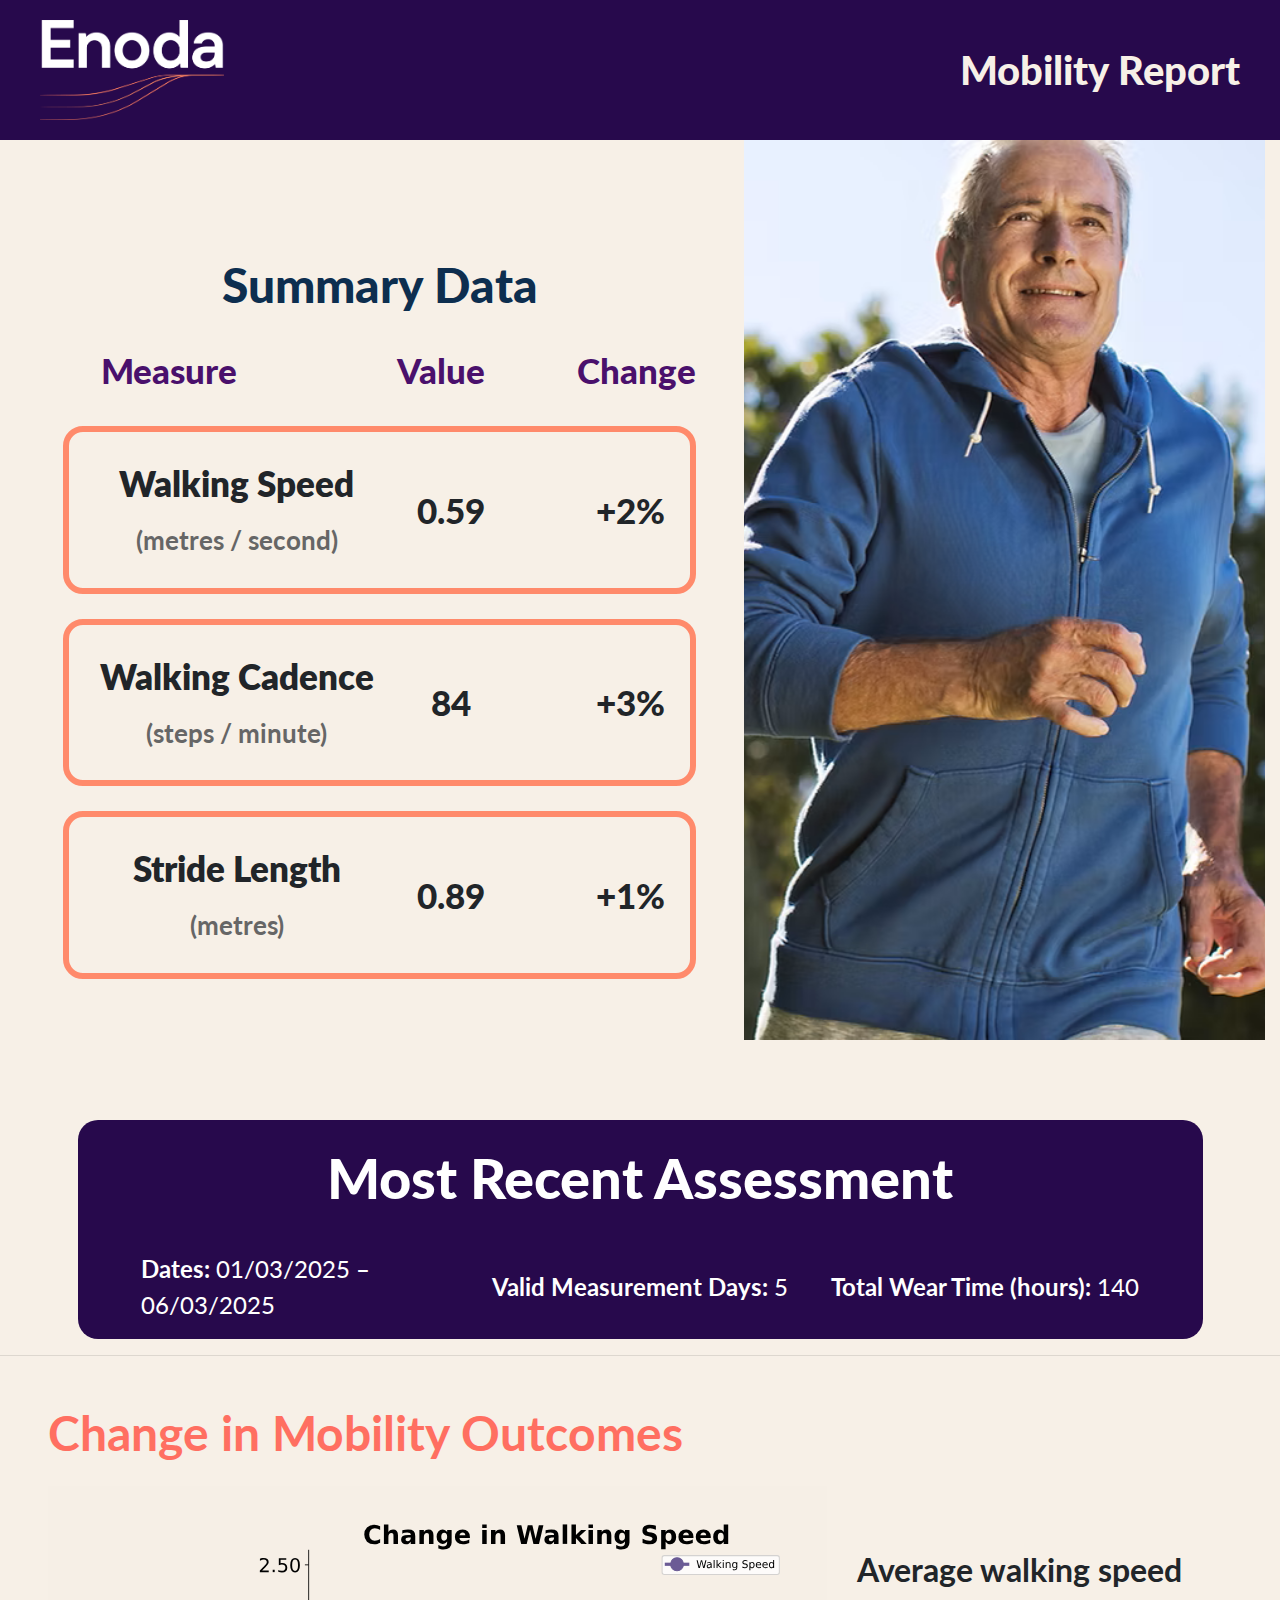
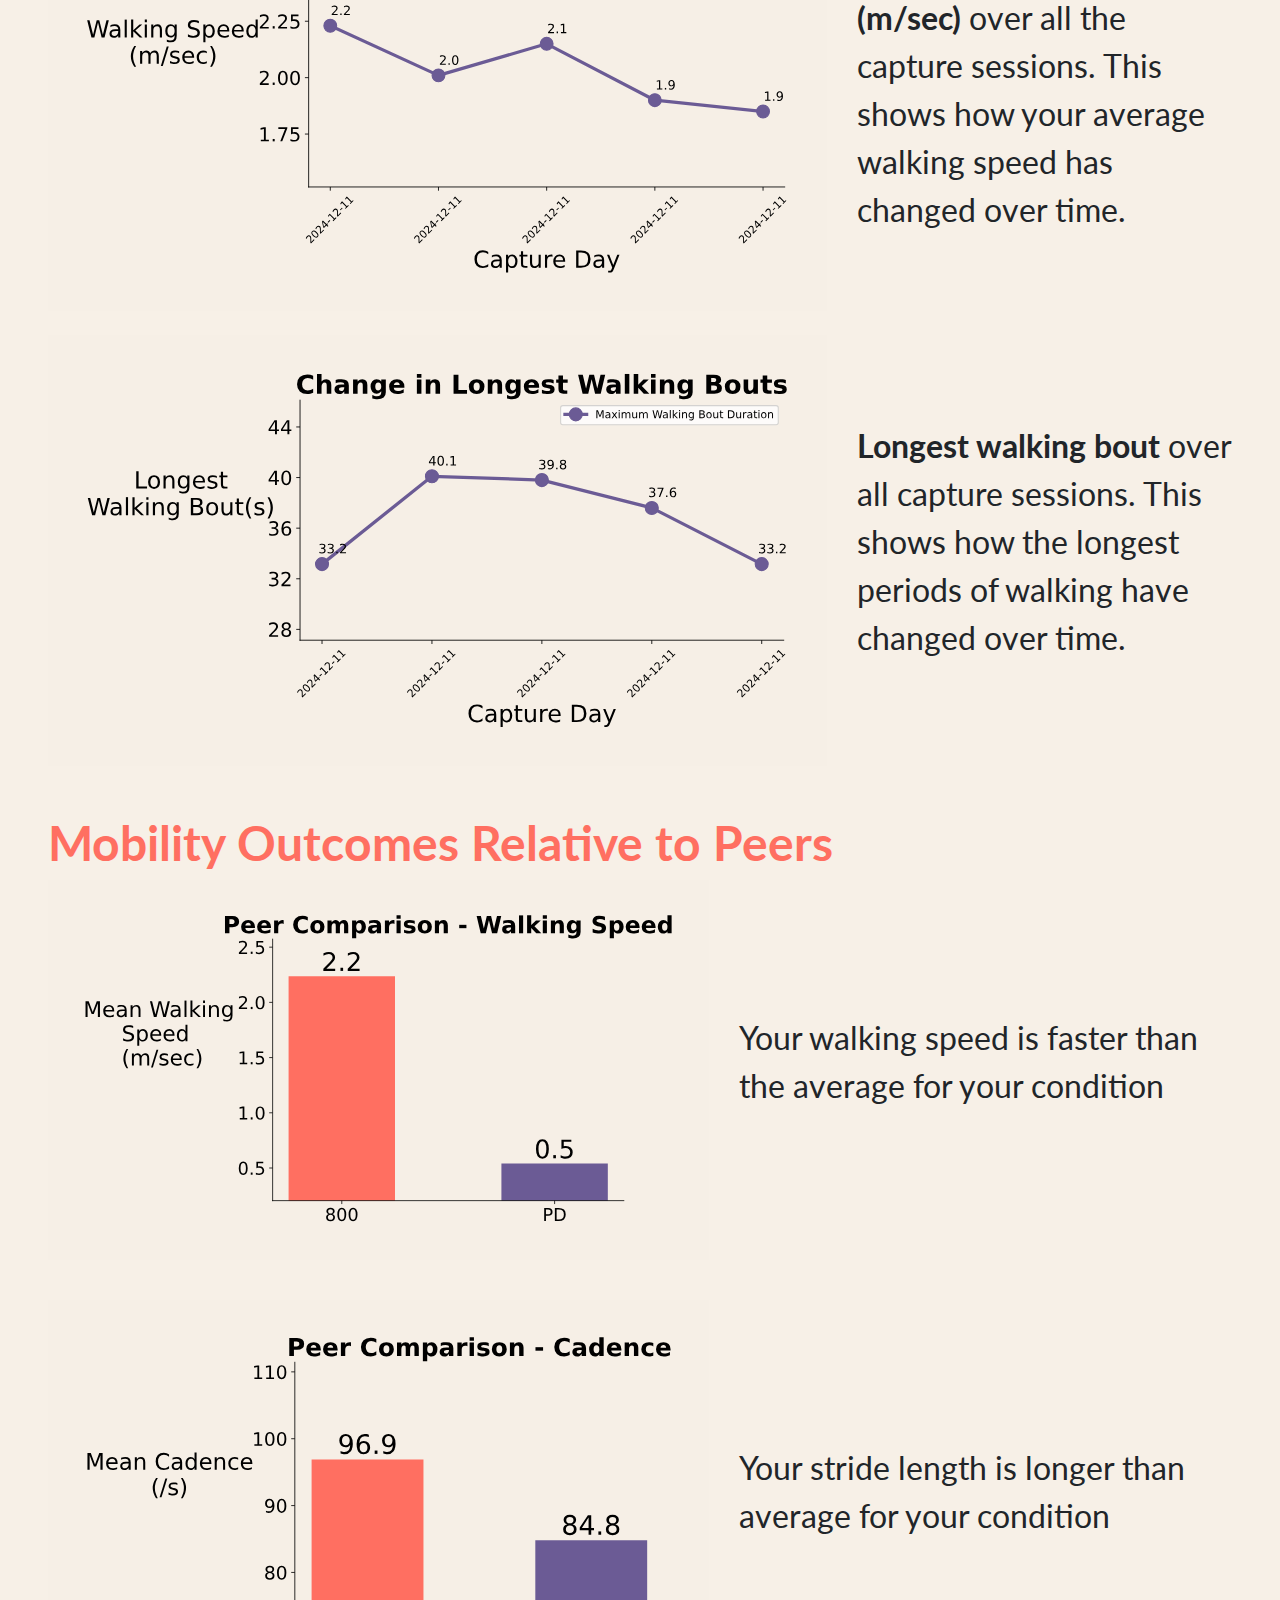
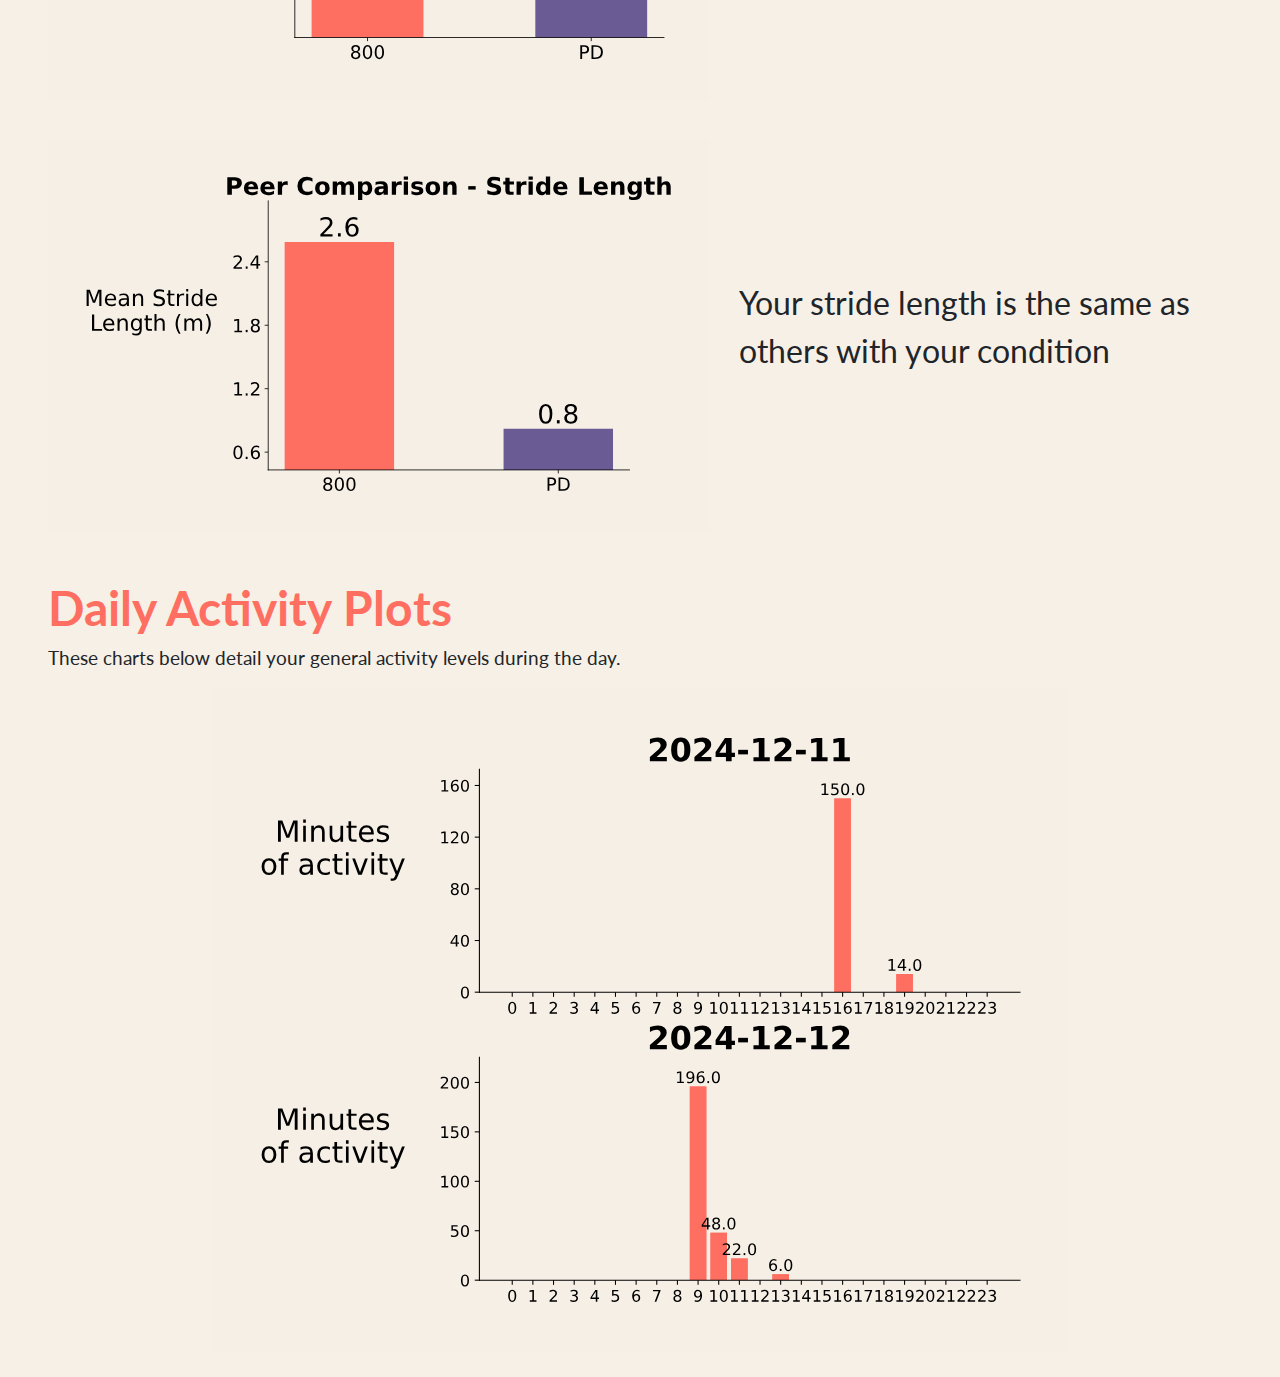
==== commit cd3d531e: "text size reductions and white space adjust" ====
--- a/report.html
+++ b/report.html
@@ -22,8 +22,8 @@
             <span class="navbar-text mobility-report-title">Mobility Report</span>
         </div>
     </nav>
-    <header class="container-fluid py-5">
-        <div class="row align-items-stretch">
+    <header class="container-fluid py-0">
+        <div class="row h-100" style="height: 100vh;">
             <!-- Left Column: Wider Summary Data Section -->
             <div class="col-lg-7 d-flex flex-column justify-content-center px-5">
                 <h2 class="summary-title text-center">Summary Data</h2>
@@ -56,7 +56,7 @@
             </div>
     
             <!-- Right Column: Full-Height Image -->
-            <div class="col-lg-5 p-0">
+            <div class="col-lg-5 p-0 h-100">
                 <img src="assets/img/cropped_enoda.png" alt="Background Image" class="img-fluid w-100 vh-100" style="object-fit: cover;">
             </div>
         </div>
--- a/assets/css/custom.css
+++ b/assets/css/custom.css
@@ -14,17 +14,22 @@
     color: rgb(247, 240, 231); /* Matches theme */
 }
 .assessment-section {
-    margin-top: 80px; /* Increase this value for more spacing */
+    margin-top: 80px;
+    /* margin-top: 80px;  */
 }
 
 /* ============================= */
 /* 1. Header Section (Enoda Left, Mobility Report Right) */
 /* ============================= */
+header .row {
+    height: 100vh;
+    margin: 0;
+}
 .header-section {
     display: flex;
     justify-content: space-between; /* Pushes Enoda left, Mobility Report right */
     align-items: center;
-    width: 90%;
+    width: 100%;
     margin: 0 auto;
     padding: 20px 0;
 }
@@ -145,13 +150,15 @@
     height: 100vh; /* Ensures equal height */
     padding-left: 5%; /* Moves text slightly left */
 }
-
+.col-lg-5 {
+    height: 100vh;
+}
 /* ============================= */
 /* 8. Title Styling: Much Larger */
 /* ============================= */
 .summary-title {
     text-align: left;
-    font-size: 3.5rem; /* Increased size */
+    font-size: 3.rem; /* Increased size */
     font-weight: 900; /* Extra bold */
     color: #0D2E4F;
     margin-top: 80px;
@@ -166,8 +173,8 @@
     justify-content: space-between;
     font-weight: 900;
     color: #4A106C;
-    font-size: 2rem;
-    padding-bottom: 5px; /
+    font-size: 1.8rem;
+    padding-bottom: 5px; 
     text-align: center;
     margin-bottom:1px; /* Reduce the gap between header and first box */
 }
@@ -176,7 +183,7 @@
     flex: 1;
     font-weight: 900; /* Extra bold */
     text-align: center;
-    font-size: 2.5rem
+    font-size: 2.2rem
 }
 
 /* ============================= */
@@ -190,7 +197,7 @@
     border-radius: 20px;
     border: 6px solid rgb(255, 138, 107);
     padding: 25px;
-    margin: 20px 0;
+    margin: 25px 0;
     font-size: 2rem;
     width: 100%;  /* Ensures full width alignment */
     text-align: center;
@@ -204,13 +211,13 @@
 /* ============================= */
 .summary-box .measure {
     flex: 2;
-    font-size: 2.5rem; /* Increased size */
+    font-size: 2.2rem; /* Increased size */
     font-weight: 800; /* Thicker text */
 }
 
 /* Subtext (units like "meters/second") */
 .summary-box .measure span {
-    font-size: 1.8rem;
+    font-size: 1.6rem;
     font-weight: 700; /* Bolder */
     color: #666;
 }
@@ -220,7 +227,7 @@
 /* ============================= */
 .summary-box .value {
     flex: 1;
-    font-size: 3rem; /* Increased size */
+    font-size: 2.2rem; /* Increased size */
     font-weight: 900; /* Extra bold */
     text-align: center;
 }
@@ -230,7 +237,7 @@
 /* ============================= */
 .summary-box .change {
     flex: 1;
-    font-size: 3rem; /* Increased size */
+    font-size: 2.2rem; /* Increased size */
     font-weight: 900; /* Extra bold */
 }
 
@@ -238,8 +245,8 @@
 /* 14. Right Side Image - Crop Left Side */
 /* ============================= */
 .col-lg-5 img {
-    height: 100vh;  /* Full height */
-    width: 100%;  /* Full width */
-    object-fit: cover;  /* Ensures it fills the space */
-    object-position:  center; /* Crops the left side */
-}
+    height: 100%;
+    width: 100%;
+    object-fit: cover;
+    object-position: center;
+}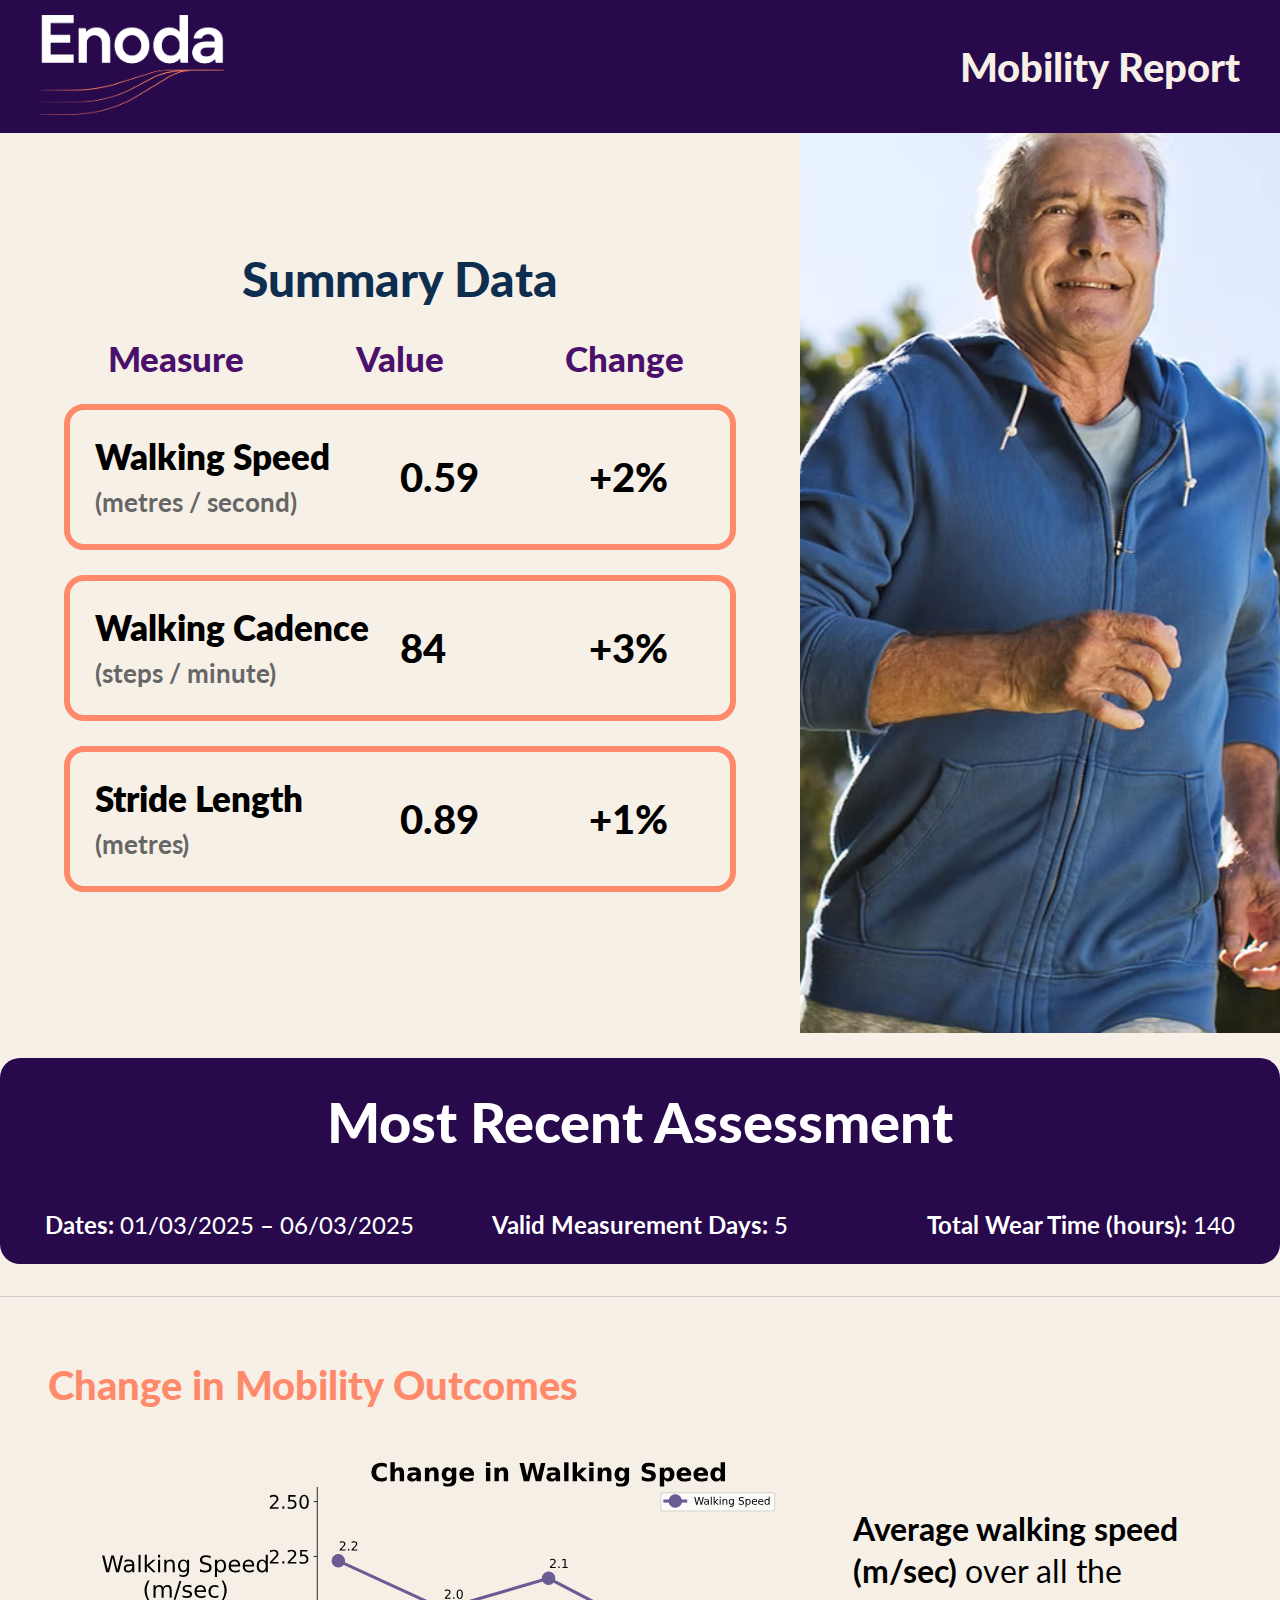
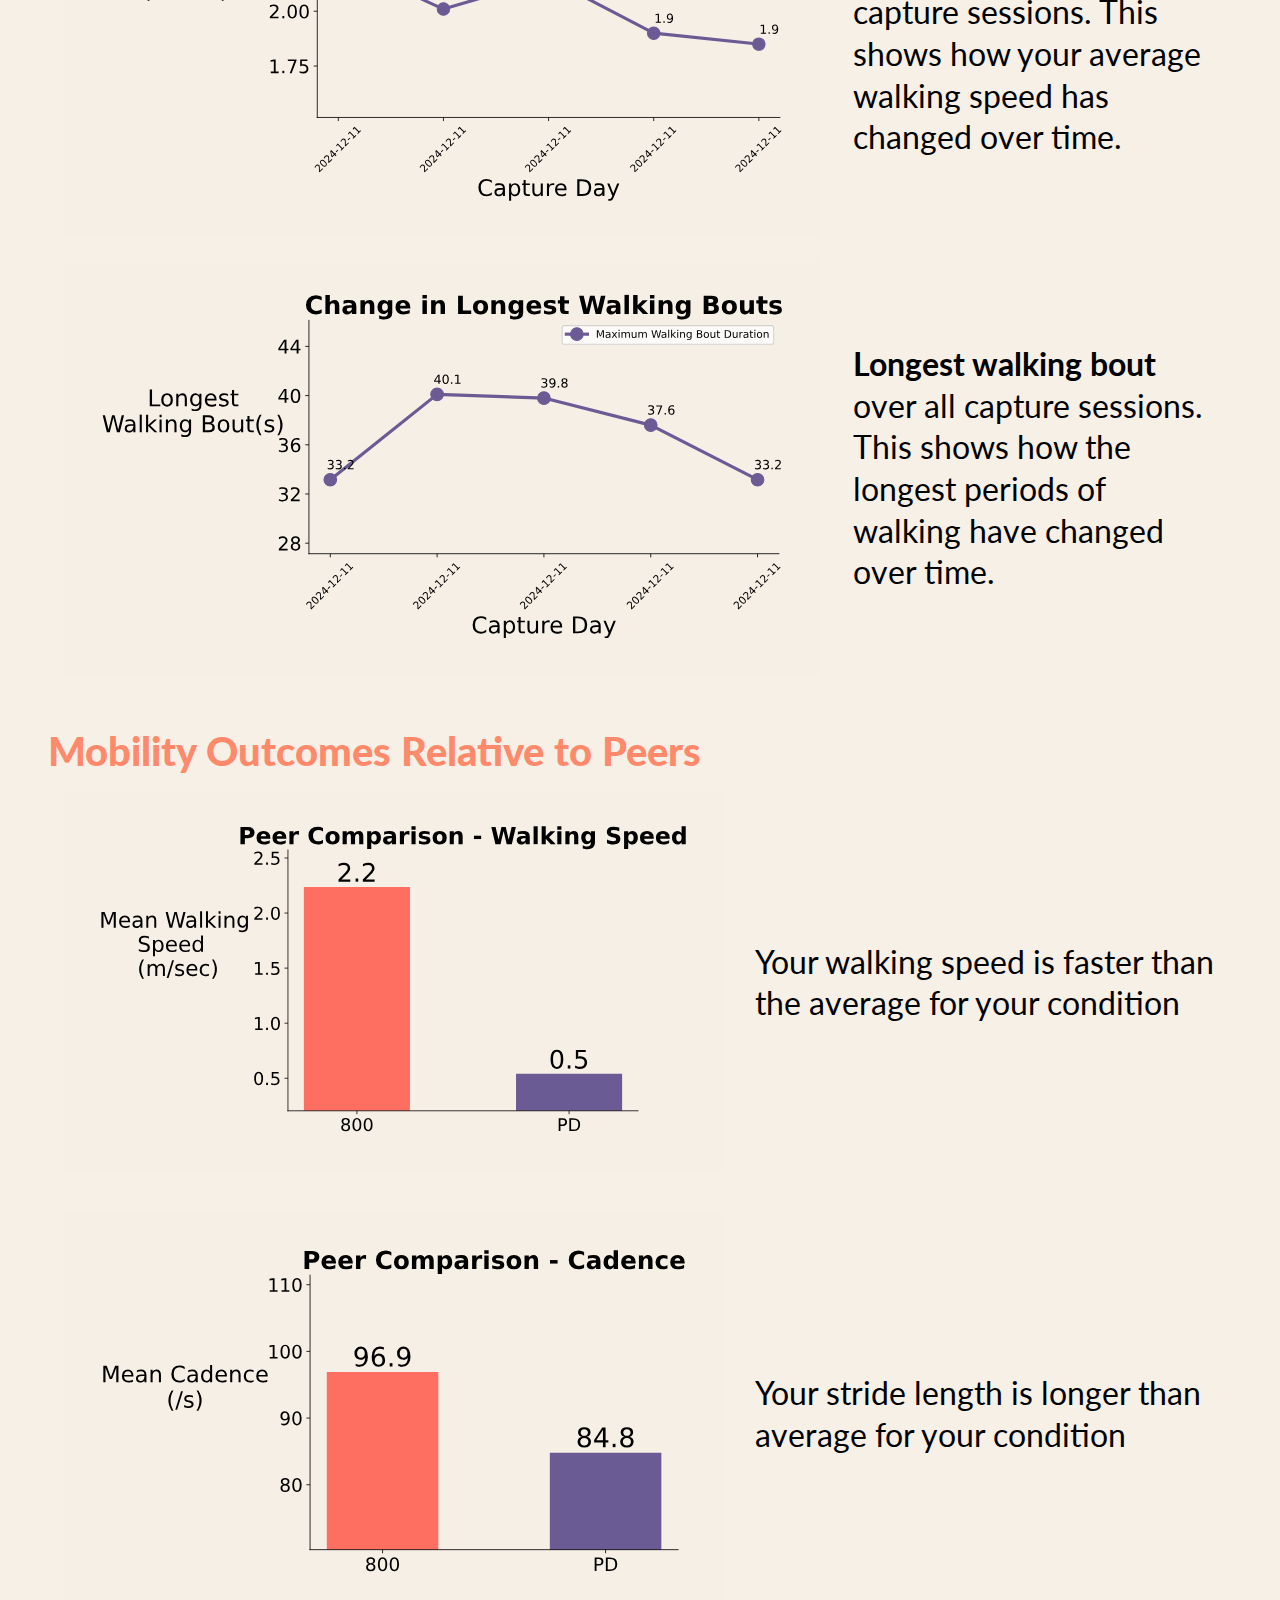
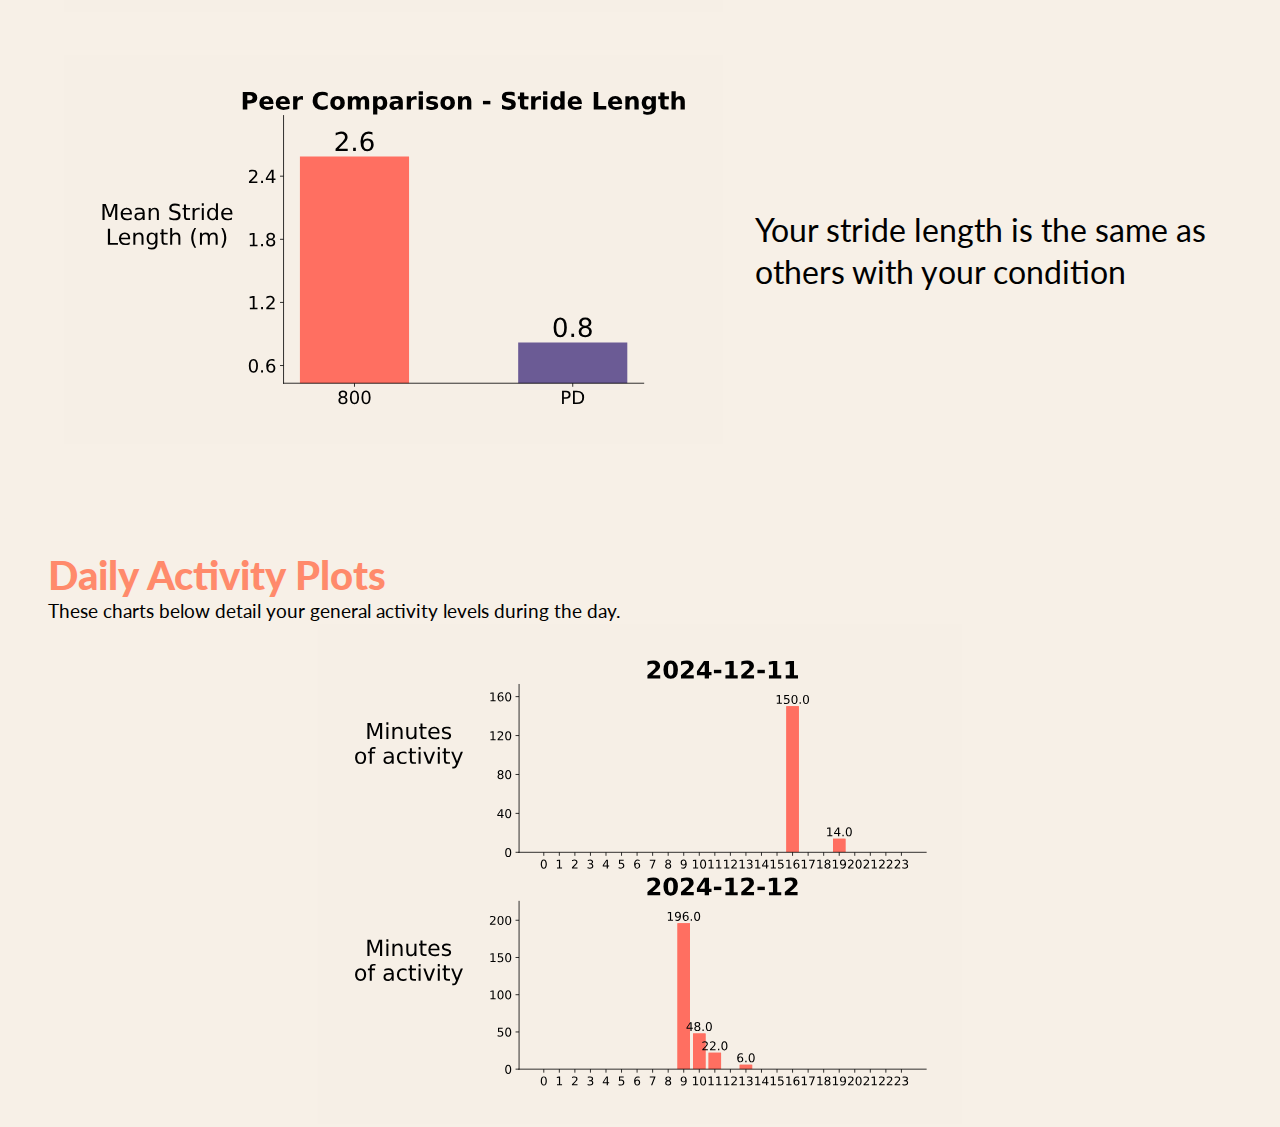
==== commit a9a4b80b: "removal of bootstrapping formatting" ====
--- a/report.html
+++ b/report.html
@@ -1,201 +1,190 @@
 <!DOCTYPE html>
 <html lang="en">
-
 <head>
-    <meta charset="utf-8">
-    <meta name="viewport" content="width=device-width, initial-scale=1.0, shrink-to-fit=no">
-    <title>Mobility Report</title>
-    <link rel="stylesheet" href="assets/bootstrap/css/bootstrap.min.css">
-    <link rel="stylesheet" href="assets/css/custom.css">
-    <link rel="stylesheet" href="https://fonts.googleapis.com/css?family=Lato:300,400,700,300italic,400italic,700italic&amp;display=swap">
-    <link rel="stylesheet" href="assets/css/Stats-icons.css">
+  <meta charset="utf-8" />
+  <meta name="viewport" content="width=device-width, initial-scale=1.0" />
+  <title>Mobility Report</title>
+  
+  <!-- Google Font (Lato) -->
+  <link rel="stylesheet" href="https://fonts.googleapis.com/css?family=Lato:300,400,700,300italic,400italic,700italic&display=swap">
+  
+  <!-- Custom CSS -->
+  <link rel="stylesheet" href="assets/css/custom.css" />
 </head>
 
-<body style="background: rgb(247, 240, 231);">
-    <nav class="navbar navbar-light navbar-expand bg-light align-items-center">
-        <div class="container-fluid">
-            <!-- Left: Enoda Logo -->
-            <a class="navbar-brand" href="#">
-                <img src="assets/img/Enoda logo-13.png" alt="Enoda Logo" class="header-logo">
-            </a>
-            <!-- Right: Mobility Report -->
-            <span class="navbar-text mobility-report-title">Mobility Report</span>
+<body class="body-bg">
+  <!-- ============== NAVBAR ============== -->
+  <nav class="navbar">
+    <div class="navbar-container">
+      <!-- Left: Enoda Logo -->
+      <a class="navbar-brand" href="#">
+        <img src="assets/img/Enoda logo-13.png" alt="Enoda Logo" class="header-logo">
+      </a>
+      <!-- Right: Mobility Report -->
+      <span class="navbar-text mobility-report-title">Mobility Report</span>
+    </div>
+  </nav>
+
+  <!-- ============== HEADER SECTION ============== -->
+  <header class="header-container">
+    <div class="header-row">
+      <!-- Left Column: Summary Data -->
+      <div class="header-col-left">
+        <h2 class="summary-title text-center">Summary Data</h2>
+        
+        <div class="summary-table">
+          <div class="summary-header">
+            <span class="header-item">Measure</span>
+            <span class="header-item text-right">Value</span>
+            <span class="header-item text-right">Change</span>
+          </div>
+
+          <div class="summary-box">
+            <div class="measure">
+              Walking Speed <br><span>(metres / second)</span>
+            </div>
+            <div class="value"><strong>0.59</strong></div>
+            <div class="change text-right"><strong>+2%</strong></div>
+          </div>
+
+          <div class="summary-box">
+            <div class="measure">
+              Walking Cadence <br><span>(steps / minute)</span>
+            </div>
+            <div class="value"><strong>84</strong></div>
+            <div class="change text-right"><strong>+3%</strong></div>
+          </div>
+
+          <div class="summary-box">
+            <div class="measure">
+              Stride Length <br><span>(metres)</span>
+            </div>
+            <div class="value"><strong>0.89</strong></div>
+            <div class="change text-right"><strong>+1%</strong></div>
+          </div>
         </div>
-    </nav>
-    <header class="container-fluid py-0">
-        <div class="row h-100" style="height: 100vh;">
-            <!-- Left Column: Wider Summary Data Section -->
-            <div class="col-lg-7 d-flex flex-column justify-content-center px-5">
-                <h2 class="summary-title text-center">Summary Data</h2>
-    
-                <div class="summary-table">
-                    <div class="summary-header">
-                        <span class="header-item">Measure</span>
-                        <span class="header-item text-right">Value</span>
-                        <span class="header-item text-right">Change</span>
-                    </div>
-    
-                    <div class="summary-box">
-                        <div class="measure">Walking Speed <br> <span>(metres / second)</span></div>
-                        <div class="value"><strong>0.59</strong></div>
-                        <div class="change text-right"><strong>+2%</strong></div>
-                    </div>
-    
-                    <div class="summary-box">
-                        <div class="measure">Walking Cadence <br> <span>(steps / minute)</span></div>
-                        <div class="value"><strong>84</strong></div>
-                        <div class="change text-right"><strong>+3%</strong></div>
-                    </div>
-    
-                    <div class="summary-box">
-                        <div class="measure">Stride Length <br> <span>(metres)</span></div>
-                        <div class="value"><strong>0.89</strong></div>
-                        <div class="change text-right"><strong>+1%</strong></div>
-                    </div>
-                </div>
-            </div>
-    
-            <!-- Right Column: Full-Height Image -->
-            <div class="col-lg-5 p-0 h-100">
-                <img src="assets/img/cropped_enoda.png" alt="Background Image" class="img-fluid w-100 vh-100" style="object-fit: cover;">
-            </div>
-        </div>
-    </header>
-    
-    
-<!-- Most Recent Assessment Section -->
-<div class="container-fluid assessment-section">
-    <div class="row py-4 px-5 assessment-banner">
-        <div class="col-12 text-center">
-            <h1 class="assessment-title">Most Recent Assessment</h1>
-        </div>
+      </div>
+
+      <!-- Right Column: Full-Height Image -->
+      <div class="header-col-right">
+        <img
+          src="assets/img/cropped_enoda.png"
+          alt="Background Image"
+          class="header-image"
+        />
+      </div>
     </div>
-    <div class="row py-3 px-5 assessment-info">
-        <div class="col-md-4 text-left">
-            <p class="assessment-text"><strong>Dates:</strong> 01/03/2025 &ndash; 06/03/2025</p>
-        </div>
-        <div class="col-md-4 text-center">
-            <p class="assessment-text"><strong>Valid Measurement Days:</strong> 5</p>
-        </div>
-        <div class="col-md-4 text-right">
-            <p class="assessment-text"><strong>Total Wear Time (hours):</strong> 140</p>
-        </div>
+  </header>
+
+  <!-- ============== MOST RECENT ASSESSMENT SECTION ============== -->
+  <section class="assessment-section">
+    <div class="assessment-banner">
+      <h1 class="assessment-title">Most Recent Assessment</h1>
     </div>
-</div>
+    <div class="assessment-info">
+      <div class="assessment-col text-left">
+        <p class="assessment-text">
+          <strong>Dates:</strong> 01/03/2025 &ndash; 06/03/2025
+        </p>
+      </div>
+      <div class="assessment-col text-center">
+        <p class="assessment-text">
+          <strong>Valid Measurement Days:</strong> 5
+        </p>
+      </div>
+      <div class="assessment-col text-right">
+        <p class="assessment-text">
+          <strong>Total Wear Time (hours):</strong> 140
+        </p>
+      </div>
+    </div>
+  </section>
 
+  <hr class="divider" />
 
-<!-- Main Content Wrapper -->
-<!-- <div class="container mt-3 py-4 px-5" style="background: #F7F0E7; border-radius: 8px;"> -->
-    
-
-    <!-- Assessment Data Section -->
-    <hr> <!-- Light divider for separation -->
-    <!-- <div class="row"> -->
-        <!-- <div class="col-12"> -->
-            <!-- <h2 class="font-weight-bold text-primary text-left">Daily Summary Data</h2> -->
-        <!-- </div> -->
-    <!-- </div> -->
-    <!-- <div class="row"> -->
-        <!-- Left Column -->
-        <!-- <div class="col-md-6 py-2"> -->
-            <!-- <p class="mobility-report-text"><strong>Assessment:</strong> 2024-12-11 - 2024-12-12</p> -->
-            <!-- <p class="mobility-report-text"><strong>Number of valid measurement days:</strong> 2</p>
-            <p class="mobility-report-text"><strong>Total wear time (hours):</strong>     242.72</p>
-        </div> -->
-        <!-- Right Column -->
-        <!-- <div class="col-md-6 py-2">
-            <p class="mobility-report-text"><strong>Average steps per day:</strong>      15000</p>
-            <p class="mobility-report-text"><strong>Average walking time (hours/day):</strong> 0.07</p>
-            <p class="mobility-report-text"><strong>Average speed (metres/second):</strong>       2.24</p>
-        </div>
-    </div> -->
-<!-- </div> -->
-
-
-    
-   <!-- Mobility Outcomes Section -->
-   <div class="container-fluid mt-4 py-4 px-5" style="background: #F7F0E7; border-radius: 8px;">
-    <!-- Change in Mobility Outcomes -->
-    <div class="row">
-        <div class="col-12">
-            <h2 class="font-weight-bold text-primary text-left">Change in Mobility Outcomes</h2>
-        </div>
-    </div>
+  <!-- ============== CHANGE IN MOBILITY OUTCOMES SECTION ============== -->
+  <section class="section-container bg-box">
+    <h2 class="font-weight-bold text-primary text-left">Change in Mobility Outcomes</h2>
 
     <!-- Walking Speed Chart -->
-    <div class="row mt-3 align-items-center">
-        <div class="col-md-8 text-center">
-            <img src="assets/img/dmo.svg" class="img-fluid" alt="Walking Speed Chart">
-        </div>
-        <div class="col-md-4">
-            <p class="mobility-report-text"><strong>Average walking speed (m/sec)</strong> over all the capture sessions. This shows how your average walking speed has changed over time.</p>
-        </div>
-        
+    <div class="flex-row align-center mt-3">
+      <div class="flex-col-8 text-center">
+        <img src="assets/img/dmo.svg" class="chart-image" alt="Walking Speed Chart" />
+      </div>
+      <div class="flex-col-4">
+        <p class="mobility-report-text">
+          <strong>Average walking speed (m/sec)</strong> over all the capture sessions. This shows how your average
+          walking speed has changed over time.
+        </p>
+      </div>
     </div>
 
     <!-- Longest Walking Bout Chart -->
-    <div class="row mt-4 align-items-center">
-        <div class="col-md-8 text-center">
-            <img src="assets/img/wbd.svg" class="img-fluid" alt="Longest Walking Bout Chart">
-        </div>
-        <div class="col-md-4">
-            <p class="mobility-report-text"><strong>Longest walking bout</strong> over all capture sessions. This shows how the longest periods of walking have changed over time.</p>
-        </div>
-        
+    <div class="flex-row align-center mt-4">
+      <div class="flex-col-8 text-center">
+        <img src="assets/img/wbd.svg" class="chart-image" alt="Longest Walking Bout Chart" />
+      </div>
+      <div class="flex-col-4">
+        <p class="mobility-report-text">
+          <strong>Longest walking bout</strong> over all capture sessions. This shows how the longest periods of walking
+          have changed over time.
+        </p>
+      </div>
     </div>
 
-    <!-- Mobility Outcomes Relative to Peers -->
-    <div class="row mt-5">
-        <div class="col-12">
-            <h2 class="font-weight-bold text-primary text-left">Mobility Outcomes Relative to Peers</h2>
-        </div>
-    </div>
-    <div class="row graph-row align-items-center">
-        <div class="col-md-7 text-center">
-            <img src="assets/img/peer_ws.svg" class="img-fluid" alt="Peer Walking Speed">
-        </div>
-    
-    <div class="col-md-5">
-            <p class="mobility-report-text">Your walking speed is faster than the average for your condition</p>
-        </div>
+    <!-- ============== MOBILITY OUTCOMES RELATIVE TO PEERS ============== -->
+    <h2 class="font-weight-bold text-primary text-left mt-5">
+      Mobility Outcomes Relative to Peers
+    </h2>
+
+    <div class="flex-row align-center graph-row">
+      <div class="flex-col-7 text-center">
+        <img src="assets/img/peer_ws.svg" class="chart-image" alt="Peer Walking Speed" />
+      </div>
+      <div class="flex-col-5">
+        <p class="mobility-report-text">
+          Your walking speed is faster than the average for your condition
+        </p>
+      </div>
     </div>
 
-    <div class="row graph-row align-items-center">
-    
-        <div class="col-md-7 text-center">
-            <img src="assets/img/peer_mcad.svg" class="img-fluid" alt="Peer Cadence">
-        </div>
-        <div class="col-md-5">
-            <p class="mobility-report-text">Your stride length is longer than average for your condition</p>
-        </div>
+    <div class="flex-row align-center graph-row">
+      <div class="flex-col-7 text-center">
+        <img src="assets/img/peer_mcad.svg" class="chart-image" alt="Peer Cadence" />
+      </div>
+      <div class="flex-col-5">
+        <p class="mobility-report-text">
+          Your stride length is longer than average for your condition
+        </p>
+      </div>
     </div>
 
-    <div class="row graph-row align-items-center">
-        <div class="col-md-7 text-center">
-            <img src="assets/img/peer_msl.svg" class="img-fluid" alt="Peer Stride Length">
-        </div>
-        <div class="col-md-5">
-            <p class="mobility-report-text">Your stride length is the same as others with your condition</p>
-        </div>
-        
+    <div class="flex-row align-center graph-row">
+      <div class="flex-col-7 text-center">
+        <img src="assets/img/peer_msl.svg" class="chart-image" alt="Peer Stride Length" />
+      </div>
+      <div class="flex-col-5">
+        <p class="mobility-report-text">
+          Your stride length is the same as others with your condition
+        </p>
+      </div>
     </div>
-<!-- Daily Activity Plots -->
-<div class="row mt-5">
-    <div class="col-12">
-        <h2 class="font-weight-bold text-primary text-left">Daily Activity Plots</h2>
-        <p class="mobility-report-text text-left" style="font-size: 1.2rem;">
-            These charts below detail your general activity levels during the day.
-        </p>
+  </section>
+
+  <!-- ============== DAILY ACTIVITY PLOTS SECTION ============== -->
+  <section class="daily-activity-section">
+    <h2 class="font-weight-bold text-primary text-left">Daily Activity Plots</h2>
+    <p class="mobility-report-text text-left" style="font-size: 1.2rem;">
+      These charts below detail your general activity levels during the day.
+    </p>
+
+    <div class="text-center">
+      <img
+        src="assets/img/hourly_steps.svg"
+        class="chart-image"
+        alt="Daily Activity level Chart"
+      />
     </div>
-</div>
-<div class="row">
-    <div class="col-12 text-center">
-        <img src="assets/img/hourly_steps.svg" class="img-fluid" alt="Daily Activity level Chart">
-    </div>
-</div>
-
-    <script src="assets/js/jquery.min.js"></script>
-    <script src="assets/bootstrap/js/bootstrap.min.js"></script>
+  </section>
 </body>
-
 </html>--- a/assets/css/custom.css
+++ b/assets/css/custom.css
@@ -1,252 +1,320 @@
-.navbar {
-    padding: 15px 40px; /* Add some padding for better spacing */
-    background-color: rgb(39,9,76) !important;
-}
-
-.navbar-brand img {
-    height: 100px; /* Adjust logo size */
-}
-
-/* Right align "Mobility Report" */
-.navbar-text.mobility-report-title {
-    font-size: 2.5rem; /* Make it large */
-    font-weight: 900;
-    color: rgb(247, 240, 231); /* Matches theme */
-}
-.assessment-section {
-    margin-top: 80px;
-    /* margin-top: 80px;  */
-}
-
-/* ============================= */
-/* 1. Header Section (Enoda Left, Mobility Report Right) */
-/* ============================= */
-header .row {
-    height: 100vh;
+/* ------------------------------------------------------ */
+/* 1. RESET & BASE STYLES */
+/* ------------------------------------------------------ */
+* {
     margin: 0;
-}
-.header-section {
-    display: flex;
-    justify-content: space-between; /* Pushes Enoda left, Mobility Report right */
+    padding: 0;
+    box-sizing: border-box;
+  }
+  
+  body,
+  html {
+    width: 100%;
+    height: 100%;
+    font-family: 'Lato', sans-serif;
+  }
+  
+  .body-bg {
+    background: rgb(247, 240, 231);
+  }
+  
+  /* For consistent vertical spacing in sections */
+  hr.divider {
+    border: none;
+    border-top: 1px solid #ccc;
+    margin: 2rem 0;
+  }
+  
+  /* Text alignment helper classes */
+  .text-left {
+    text-align: left;
+  }
+  .text-center {
+    text-align: center;
+  }
+  .text-right {
+    text-align: right;
+  }
+  
+  /* Margin/padding helper classes */
+  .mt-3 {
+    margin-top: 1.5rem;
+  }
+  .mt-4 {
+    margin-top: 2rem;
+  }
+  .mt-5 {
+    margin-top: 3rem;
+  }
+  .font-weight-bold {
+    font-weight: 700;
+  }
+  
+  /* For color references */
+  .text-primary {
+    color: #0D2E4F;
+  }
+  
+  /* ------------------------------------------------------ */
+  /* 2. NAVBAR */
+  /* ------------------------------------------------------ */
+  .navbar {
+    background-color: rgb(39, 9, 76);
+    padding: 15px 40px;
+  }
+  
+  .navbar-container {
+    max-width: 1400px;
+    margin: 0 auto;
+    display: flex;
+    justify-content: space-between;
     align-items: center;
-    width: 100%;
-    margin: 0 auto;
-    padding: 20px 0;
-}
-
-.header-logo {
-    font-size: 3rem; /* Bigger text for "Enoda" */
-    font-weight: 900;
-    text-align: left;
-}
-
-.mobility-report-title {
-    font-size: 3rem; /* Bigger text for "Mobility Report" */
-    font-weight: 900;
-    text-align: right;
-    color: rgb(39,9,76);;
-}
-
-/* ============================= */
-/* 2. Most Recent Assessment Banner (First Row) */
-/* ============================= */
-.assessment-banner {
-    background: rgb(39,9,76); /* Purple background */
-    color: white;
-    border-radius: 20px 20px 0 0; /* Rounded top edges */
-    padding: 30px 40px;
-    text-align: center;
-    width: 90%;
-    margin: 0 auto;
-}
-
-/* Large centered title */
-.assessment-title {
-    font-size: 3.5rem; /* Big title */
-    font-weight: 900;
-    text-align: center;
-    margin: 0;
-}
-
-/* ============================= */
-/* 3. Assessment Info Section (Second Row) */
-/* ============================= */
-.assessment-info {
-    background: rgb(39,9,76); /* Same purple background */
-    color: white;
-    border-radius: 0 0 20px 20px; /* Rounded bottom edges */
-    padding: 20px 40px;
-    width: 90%;
-    margin: 0 auto;
-    display: flex;
-    align-items: center;
-}
-
-/* Aligning the three columns */
-.assessment-info .col-md-4 {
-    display: flex;
-    align-items: center;
-    justify-content: center;
-}
-
-/* Left aligns first column, centers second, right aligns third */
-.assessment-info .col-md-4:first-child {
-    justify-content: flex-start;
-}
-
-.assessment-info .col-md-4:last-child {
-    justify-content: flex-end;
-}
-
-/* Text inside the banner */
-.assessment-text {
-    font-size: 1.5rem; /* Slightly smaller than the title */
-    font-weight: 400;
-    margin: 0;
-}
-
-/* ============================= */
-/* 4. Expand Bottom Content & Increase Text Size */
-/* ============================= */
-.bottom-section {
-    padding: 60px 40px; /* More space */
-    font-size: 2.2rem; /* Larger text for readability */
-}
-
-/* ============================= */
-/* 5. Enlarge Graphs & Make Them One Per Line */
-/* ============================= */
-.graph-row {
-    width: 100%; /* Full width */
-    margin-bottom: 40px; /* More spacing between graphs */
-}
-
-.graph-row img {
-    width: 100%; /* Ensure graph takes full width */
-    height: auto;
-    max-height: 500px; /* Limits extreme stretching */
-}
-
-/* ============================= */
-/* 6. Enlarge Headings & Labels */
-/* ============================= */
-.mobility-report-text {
-    font-size: 2rem; /* Make text much larger */
-    /* font-weight: bold; */
-}
-
-h2 {
-    font-size: 3rem; /* Make all section titles larger */
-    font-weight: 900; /* Extra bold */
-}
-
-/* ============================= */
-/* 7. Left Section Alignment */
-/* ============================= */
-.col-lg-7 {
+  }
+  
+  .header-logo {
+    height: 100px; /* Adjust as needed */
+  }
+  
+  .navbar-text.mobility-report-title {
+    font-size: 2.5rem;
+    font-weight: 900;
+    color: rgb(247, 240, 231);
+  }
+  
+  /* ------------------------------------------------------ */
+  /* 3. HEADER (Summary Data & Right-Side Image) */
+  /* ------------------------------------------------------ */
+  .header-container {
+    padding: 0;
+    width: 100%;
+    /* No explicit height here; .header-row controls it */
+  }
+  
+  .header-row {
+    display: flex;
+    width: 100%;
+    height: 100vh; /* Fill the screen vertically */
+  }
+  
+  /* Left Column (Summary Data) */
+  .header-col-left {
+    flex: 7; /* Equivalent to col-lg-7 ratio */
     display: flex;
     flex-direction: column;
     justify-content: center;
-    height: 100vh; /* Ensures equal height */
-    padding-left: 5%; /* Moves text slightly left */
-}
-.col-lg-5 {
-    height: 100vh;
-}
-/* ============================= */
-/* 8. Title Styling: Much Larger */
-/* ============================= */
-.summary-title {
-    text-align: left;
-    font-size: 3.rem; /* Increased size */
-    font-weight: 900; /* Extra bold */
+    padding: 0 5%;
+    background: rgb(247, 240, 231);
+  }
+  
+  .summary-title {
+    font-size: 3rem;
+    font-weight: 900;
     color: #0D2E4F;
-    margin-top: 80px;
     margin-bottom: 30px;
-}
-
-/* ============================= */
-/* 9. Table Header: Bigger & Thicker */
-/* ============================= */
-.summary-header {
+  }
+  
+  /* Table Container */
+  .summary-table {
+    width: 100%;
+  }
+  
+  /* Table Header */
+  .summary-header {
     display: flex;
     justify-content: space-between;
     font-weight: 900;
     color: #4A106C;
     font-size: 1.8rem;
-    padding-bottom: 5px; 
+    margin-bottom: 10px;
+  }
+  
+  .header-item {
+    flex: 1;
+    font-size: 2.2rem;
     text-align: center;
-    margin-bottom:1px; /* Reduce the gap between header and first box */
-}
-
-.header-item {
-    flex: 1;
-    font-weight: 900; /* Extra bold */
-    text-align: center;
-    font-size: 2.2rem
-}
-
-/* ============================= */
-/* 10. Box Styling: Bigger & Thicker */
-/* ============================= */
-.summary-box {
+    font-weight: 900;
+  }
+  
+  /* Table Rows (summary-box) */
+  .summary-box {
     display: flex;
     justify-content: space-between;
     align-items: center;
     background: rgb(247, 240, 231);
+    border: 6px solid rgb(255, 138, 107);
     border-radius: 20px;
-    border: 6px solid rgb(255, 138, 107);
     padding: 25px;
     margin: 25px 0;
     font-size: 2rem;
-    width: 100%;  /* Ensures full width alignment */
+  }
+  
+  .measure {
+    flex: 2;
+    font-size: 2.2rem;
+    font-weight: 800; /* Thicker text */
+  }
+  
+  .measure span {
+    font-size: 1.6rem;
+    font-weight: 700;
+    color: #666;
+  }
+  
+  .value {
+    flex: 1;
+    font-size: 2.5rem;
+    font-weight: 900;
+    text-align: left;
+  }
+  .change {
+    flex: 1;
+    font-size: 2.5rem;
+    font-weight: 900;
     text-align: center;
-}
-.summary-box:first-child {
-    margin-top: 0; /* Ensures the first box starts right under the header */
-}
-
-/* ============================= */
-/* 11. Measure Column: Bigger & Bolder */
-/* ============================= */
-.summary-box .measure {
-    flex: 2;
-    font-size: 2.2rem; /* Increased size */
-    font-weight: 800; /* Thicker text */
-}
-
-/* Subtext (units like "meters/second") */
-.summary-box .measure span {
-    font-size: 1.6rem;
-    font-weight: 700; /* Bolder */
-    color: #666;
-}
-
-/* ============================= */
-/* 12. Value: Bigger & Centered */
-/* ============================= */
-.summary-box .value {
-    flex: 1;
-    font-size: 2.2rem; /* Increased size */
-    font-weight: 900; /* Extra bold */
-    text-align: center;
-}
-
-/* ============================= */
-/* 13. Change: Bigger & Bolder */
-/* ============================= */
-.summary-box .change {
-    flex: 1;
-    font-size: 2.2rem; /* Increased size */
-    font-weight: 900; /* Extra bold */
-}
-
-/* ============================= */
-/* 14. Right Side Image - Crop Left Side */
-/* ============================= */
-.col-lg-5 img {
+  }
+  
+  /* Right Column (Full-Height Image) */
+  .header-col-right {
+    flex: 5; /* Equivalent to col-lg-5 ratio */
     height: 100%;
-    width: 100%;
+  }
+  
+  .header-image {
+    display: block;
+    width: 100%;
+    height: 100%;
     object-fit: cover;
     object-position: center;
-}+  }
+  
+  /* ------------------------------------------------------ */
+  /* 4. MOST RECENT ASSESSMENT SECTION */
+  /* ------------------------------------------------------ */
+  .assessment-section {
+    margin-top: 25px; /* Adjust as needed */
+    width: 100%;
+  }
+  
+  .assessment-banner {
+    background: rgb(39, 9, 76);
+    color: white;
+    border-radius: 20px 20px 0 0;
+    padding: 30px 40px;
+    text-align: center;
+    max-width: 1400px;
+    margin: 0 auto;
+  }
+  
+  .assessment-title {
+    font-size: 3.5rem;
+    font-weight: 900;
+    margin: 0;
+  }
+  
+  /* Assessment Info Row */
+  .assessment-info {
+    display: flex;
+    align-items: center;
+    background: rgb(39, 9, 76);
+    color: white;
+    border-radius: 0 0 20px 20px;
+    padding: 20px 40px;
+    max-width: 1400px;
+    margin: 0 auto;
+  }
+  
+  /* Each column in Assessment Info */
+  .assessment-col {
+    flex: 1;
+    padding: 5px;
+  }
+  
+  .assessment-text {
+    font-size: 1.5rem;
+    font-weight: 400;
+    margin: 0;
+  }
+  
+  /* ------------------------------------------------------ */
+  /* 5. SECTION WRAPPERS */
+  /* ------------------------------------------------------ */
+  /* For the box-like background in "Change in Mobility Outcomes" section */
+  .section-container.bg-box {
+    background: #F7F0E7;
+    border-radius: 8px;
+    padding: 2rem 3rem;
+    max-width: 1400px;
+    margin: 2rem auto;
+  }
+  
+  /* For daily activity section */
+  .daily-activity-section {
+    max-width: 1400px;
+    margin: 2rem auto;
+    padding: 0 3rem;
+  }
+  
+  /* ------------------------------------------------------ */
+  /* 6. FLEX ROW for CHARTS */
+  /* ------------------------------------------------------ */
+  .flex-row {
+    display: flex;
+    flex-wrap: wrap;
+    margin-top: 1rem;
+    margin-bottom: 1rem;
+  }
+  .align-center {
+    align-items: center;
+  }
+  
+  /* Column sizes (roughly mimicking col-md-8 / col-md-4, etc.) */
+  .flex-col-8 {
+    flex: 0 0 66.6667%;
+    max-width: 66.6667%;
+    padding: 0 1rem;
+  }
+  
+  .flex-col-4 {
+    flex: 0 0 33.3333%;
+    max-width: 33.3333%;
+    padding: 0 1rem;
+  }
+  
+  .flex-col-7 {
+    flex: 0 0 58.3333%;
+    max-width: 58.3333%;
+    padding: 0 1rem;
+  }
+  
+  .flex-col-5 {
+    flex: 0 0 41.6667%;
+    max-width: 41.6667%;
+    padding: 0 1rem;
+  }
+  
+  /* Graph row spacing */
+  .graph-row {
+    margin-bottom: 40px;
+  }
+  
+  /* Chart images */
+  .chart-image {
+    width: 100%;
+    height: auto;
+    max-height: 500px; /* prevents excessive stretching */
+  }
+  
+  /* ------------------------------------------------------ */
+  /* 7. Typography & Utility */
+  /* ------------------------------------------------------ */
+  .mobility-report-text {
+    font-size: 2rem; /* Larger body text */
+    line-height: 1.3;
+  }
+  
+  .text-primary {
+    color: rgb(255, 138, 107);
+    font-size:  2.5rem;
+    font-weight: 900;
+  }
+  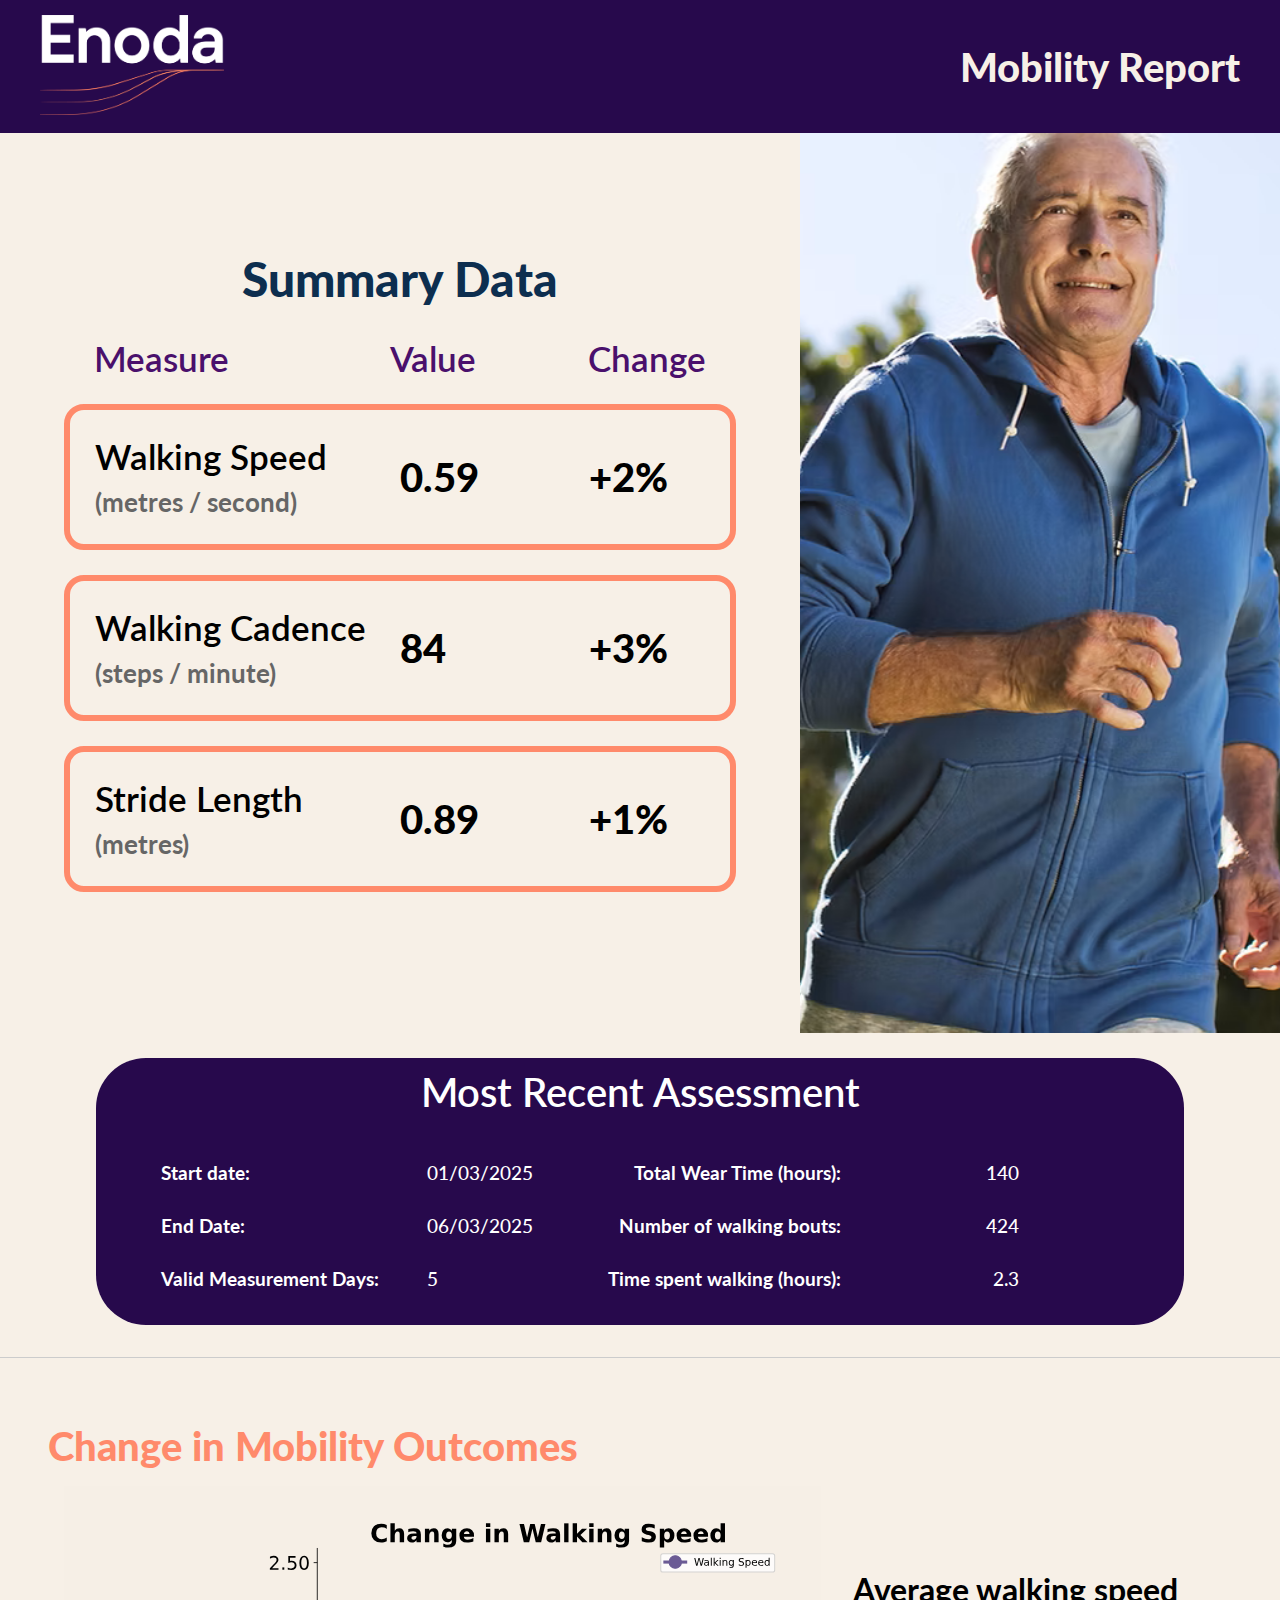
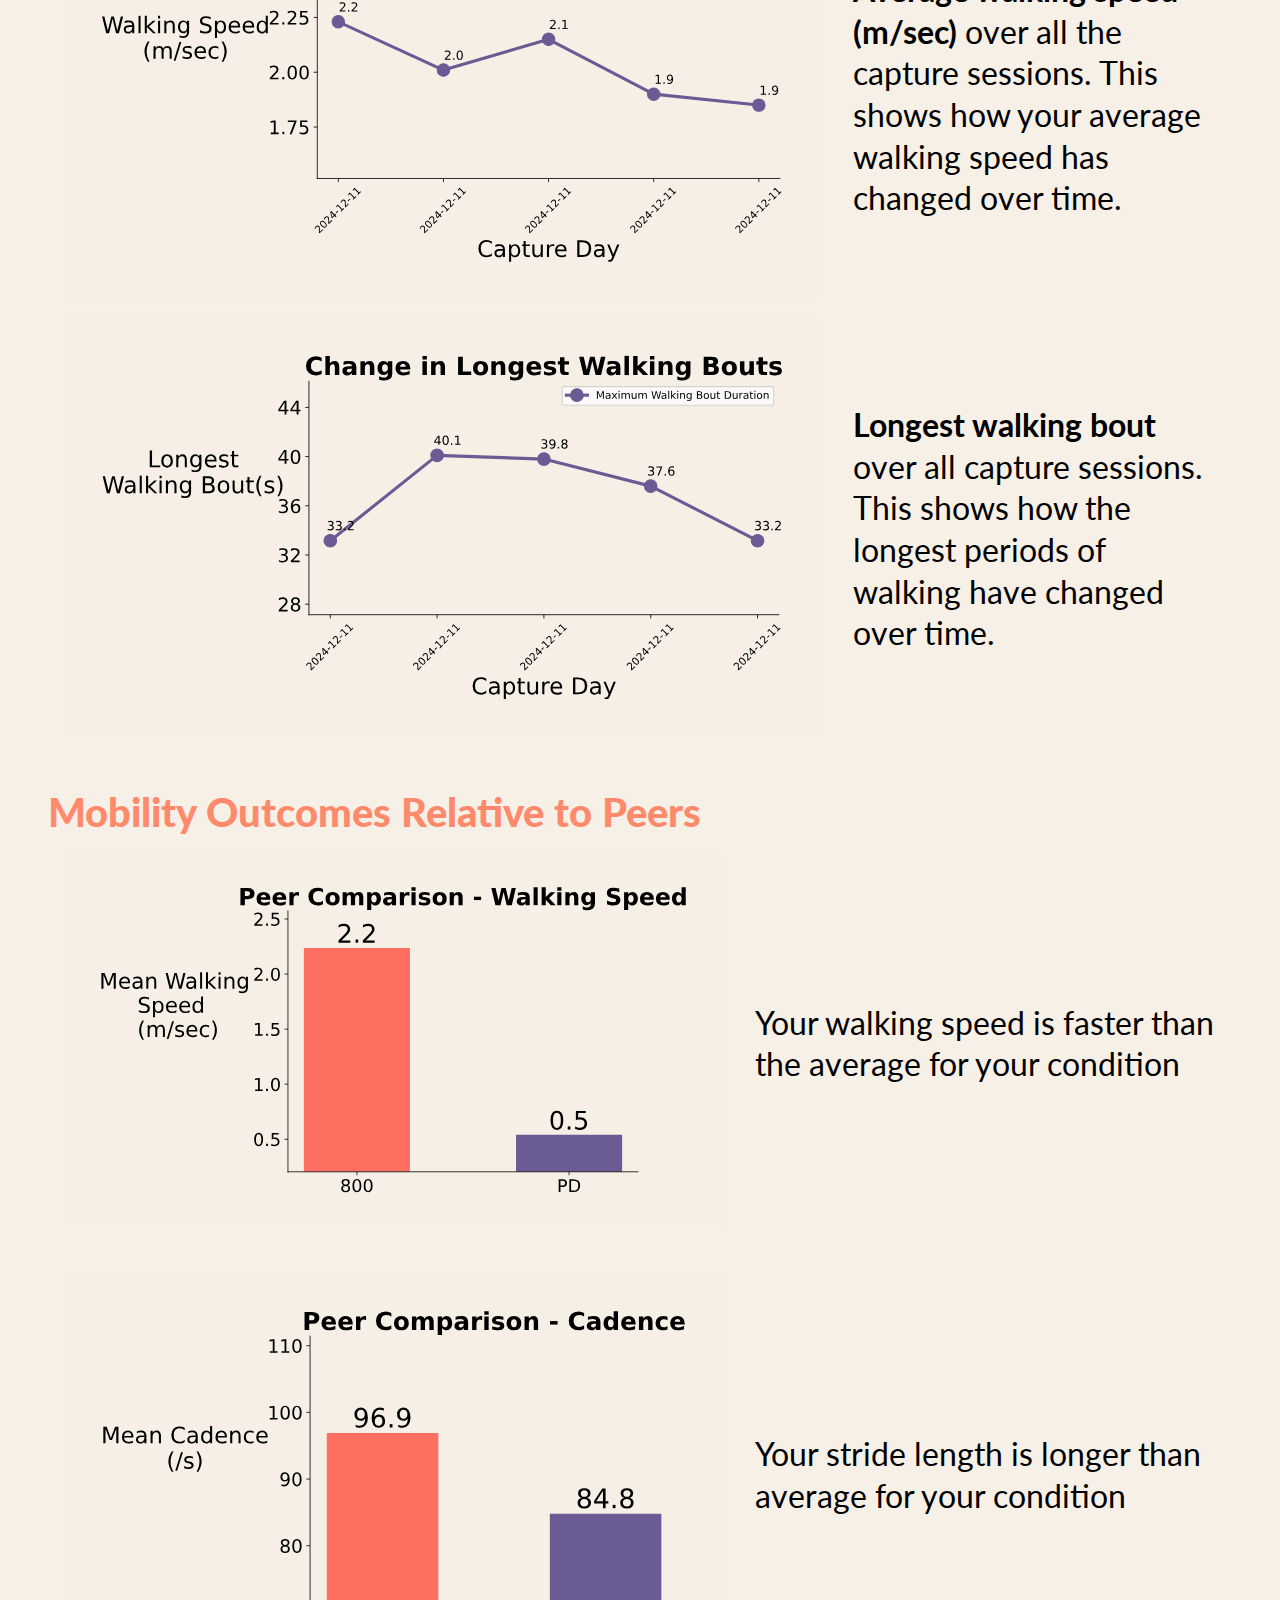
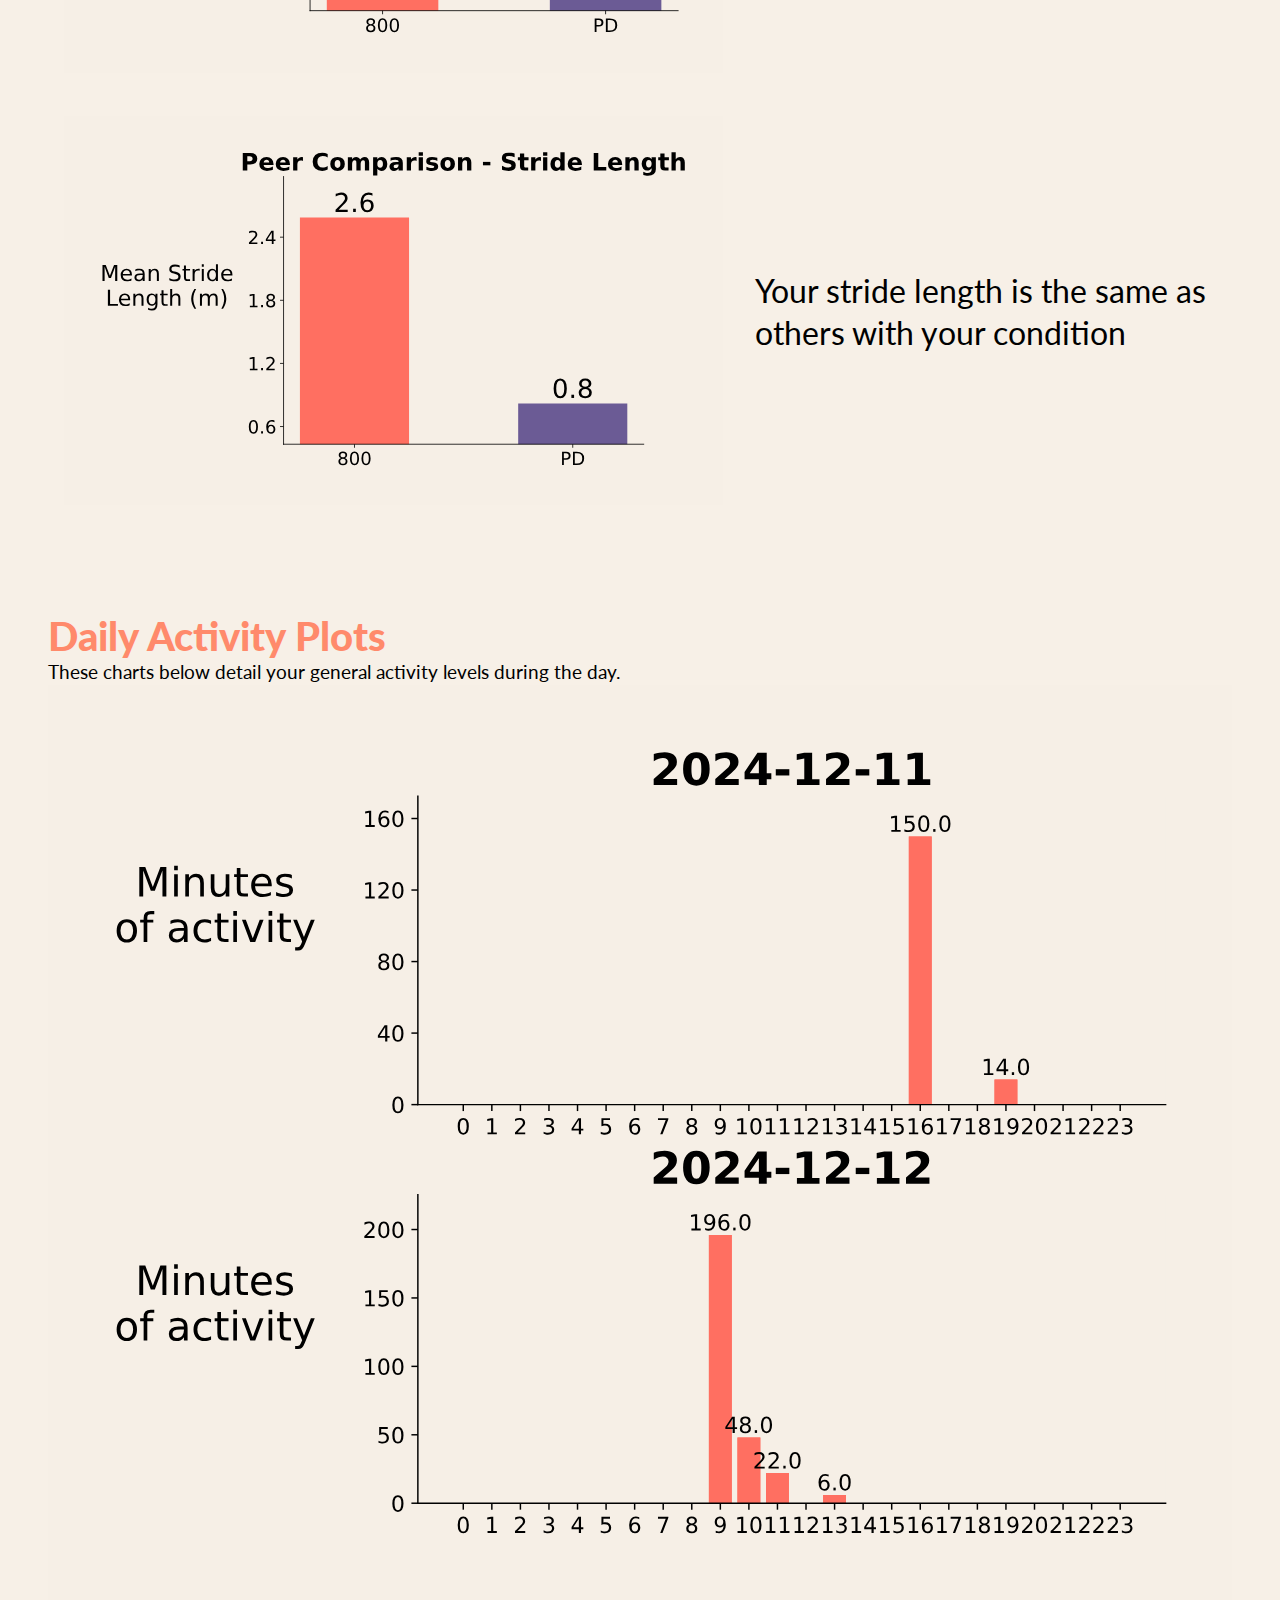
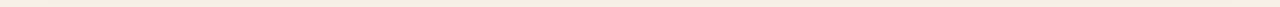
==== commit 40bca4dd: "updates to most recent assessment section" ====
--- a/report.html
+++ b/report.html
@@ -34,10 +34,10 @@
         
         <div class="summary-table">
           <div class="summary-header">
-            <span class="header-item">Measure</span>
-            <span class="header-item text-right">Value</span>
-            <span class="header-item text-right">Change</span>
-          </div>
+            <div class="header-item measure-header">Measure</div>
+            <div class="header-item value-header">Value</div>
+            <div class="header-item change-header">Change</div>
+        </div>
 
           <div class="summary-box">
             <div class="measure">
@@ -51,7 +51,7 @@
             <div class="measure">
               Walking Cadence <br><span>(steps / minute)</span>
             </div>
-            <div class="value"><strong>84</strong></div>
+            <div class="value "><strong>84</strong></div>
             <div class="change text-right"><strong>+3%</strong></div>
           </div>
 
@@ -81,24 +81,40 @@
     <div class="assessment-banner">
       <h1 class="assessment-title">Most Recent Assessment</h1>
     </div>
+  
+    <!-- Single row with 4 columns -->
     <div class="assessment-info">
-      <div class="assessment-col text-left">
-        <p class="assessment-text">
-          <strong>Dates:</strong> 01/03/2025 &ndash; 06/03/2025
-        </p>
-      </div>
-      <div class="assessment-col text-center">
-        <p class="assessment-text">
-          <strong>Valid Measurement Days:</strong> 5
-        </p>
-      </div>
-      <div class="assessment-col text-right">
-        <p class="assessment-text">
-          <strong>Total Wear Time (hours):</strong> 140
-        </p>
+      
+      <!-- Column 1: Left Labels (Dates) -->
+      <div class="assessment-col-label text-left">
+        <p class="assessment-text"><strong>Start date:</strong></p>
+        <p class="assessment-text"><strong>End Date:</strong></p>
+        <p class="assessment-text"><strong>Valid Measurement Days:</strong></p>
+      </div>
+  
+      <!-- Column 2: Left Values -->
+      <div class="assessment-col-value text-left">
+        <p class="assessment-text">01/03/2025</p>
+        <p class="assessment-text">06/03/2025</p>
+        <p class="assessment-text">5</p>
+      </div>
+  
+      <!-- Column 3: Right Labels -->
+      <div class="assessment-col-label text-right">
+        <p class="assessment-text"><strong>Total Wear Time (hours):</strong></p>
+        <p class="assessment-text"><strong>Number of walking bouts:</strong></p>
+        <p class="assessment-text"><strong>Time spent walking (hours):</strong></p>
+      </div>
+  
+      <!-- Column 4: Right Values -->
+      <div class="assessment-col-value text-right">
+        <p class="assessment-text">140</p>
+        <p class="assessment-text">424</p>
+        <p class="assessment-text">2.3</p>
       </div>
     </div>
   </section>
+  
 
   <hr class="divider" />
 
@@ -181,7 +197,7 @@
     <div class="text-center">
       <img
         src="assets/img/hourly_steps.svg"
-        class="chart-image"
+        class="bigger-chart"
         alt="Daily Activity level Chart"
       />
     </div>
--- a/assets/css/custom.css
+++ b/assets/css/custom.css
@@ -118,27 +118,45 @@
     width: 100%;
   }
   
-  /* Table Header */
+  /* ---------------------------------------------
+     Table Header
+     - 3 columns with the SAME flex ratio as
+       .measure (flex:2), .value (flex:1), 
+       .change (flex:1)
+  ---------------------------------------------- */
   .summary-header {
     display: flex;
-    justify-content: space-between;
-    font-weight: 900;
-    color: #4A106C;
+    margin-bottom: 0;
+    font-weight: 900;
+    color: #4A106C; /* purple color from your design */
     font-size: 1.8rem;
-    margin-bottom: 10px;
-  }
-  
-  .header-item {
-    flex: 1;
+  }
+  
+  /* Each heading column lines up with its data column */
+  .measure-header {
+    flex: 2; 
     font-size: 2.2rem;
-    text-align: center;
-    font-weight: 900;
+    font-weight: 600;
+    padding-left: 30px;
+    text-align: left; /* or center, your preference */
+  }
+  .value-header {
+    flex: 1;
+    font-size: 2.2rem;
+    font-weight: 600;
+    text-align: left; /* matches .value's text-align */
+    padding-right: 50px;
+  }
+  .change-header {
+    flex: 1;
+    font-size: 2.2rem;
+    font-weight: 600;
+    text-align: left; /* or center, to match .change */
   }
   
   /* Table Rows (summary-box) */
   .summary-box {
     display: flex;
-    justify-content: space-between;
     align-items: center;
     background: rgb(247, 240, 231);
     border: 6px solid rgb(255, 138, 107);
@@ -148,10 +166,11 @@
     font-size: 2rem;
   }
   
+  /* Data columns (match the new .measure-header, .value-header, .change-header) */
   .measure {
     flex: 2;
     font-size: 2.2rem;
-    font-weight: 800; /* Thicker text */
+    font-weight: 505; /* Thicker text */
   }
   
   .measure span {
@@ -165,12 +184,14 @@
     font-size: 2.5rem;
     font-weight: 900;
     text-align: left;
+    
   }
   .change {
     flex: 1;
     font-size: 2.5rem;
     font-weight: 900;
-    text-align: center;
+    text-align: center; 
+    /* or text-align: right if you prefer */
   }
   
   /* Right Column (Full-Height Image) */
@@ -198,16 +219,16 @@
   .assessment-banner {
     background: rgb(39, 9, 76);
     color: white;
-    border-radius: 20px 20px 0 0;
-    padding: 30px 40px;
+    border-radius: 50px 50px 0 0;
+    padding: 10px 00px;
     text-align: center;
-    max-width: 1400px;
+    max-width: 85%;
     margin: 0 auto;
   }
   
   .assessment-title {
-    font-size: 3.5rem;
-    font-weight: 900;
+    font-size: 2.5rem;
+    font-weight: 550;
     margin: 0;
   }
   
@@ -217,23 +238,29 @@
     align-items: center;
     background: rgb(39, 9, 76);
     color: white;
-    border-radius: 0 0 20px 20px;
-    padding: 20px 40px;
-    max-width: 1400px;
+    border-radius: 0 0 50px 50px;
+    padding: 20px 10px;
+    padding-left: 50px;
+    padding-right: 150px;
+    max-width: 85%;
     margin: 0 auto;
   }
   
   /* Each column in Assessment Info */
   .assessment-col {
     flex: 1;
-    padding: 5px;
-  }
+    padding: 20px;
+  }
+
+  .assessment-col-label { flex: 1.5; }
+.assessment-col-value { flex: 1; }
   
   .assessment-text {
-    font-size: 1.5rem;
-    font-weight: 400;
-    margin: 0;
-  }
+    margin-top: 0px;
+    font-size: 1.2rem;
+    font-weight: 450;
+    padding: 15px;
+ }
   
   /* ------------------------------------------------------ */
   /* 5. SECTION WRAPPERS */
@@ -303,6 +330,11 @@
     height: auto;
     max-height: 500px; /* prevents excessive stretching */
   }
+  .bigger-chart {
+    /* Let’s increase the max-height or width as you desire */
+    max-height: 1000px;   /* For a taller chart */
+    width: 100%;         /* Or width:100% if you want it to span the container */
+  }
   
   /* ------------------------------------------------------ */
   /* 7. Typography & Utility */
@@ -312,9 +344,10 @@
     line-height: 1.3;
   }
   
+  /* You changed the .text-primary color, so we keep it. */
   .text-primary {
     color: rgb(255, 138, 107);
-    font-size:  2.5rem;
+    font-size: 2.5rem;
     font-weight: 900;
   }
   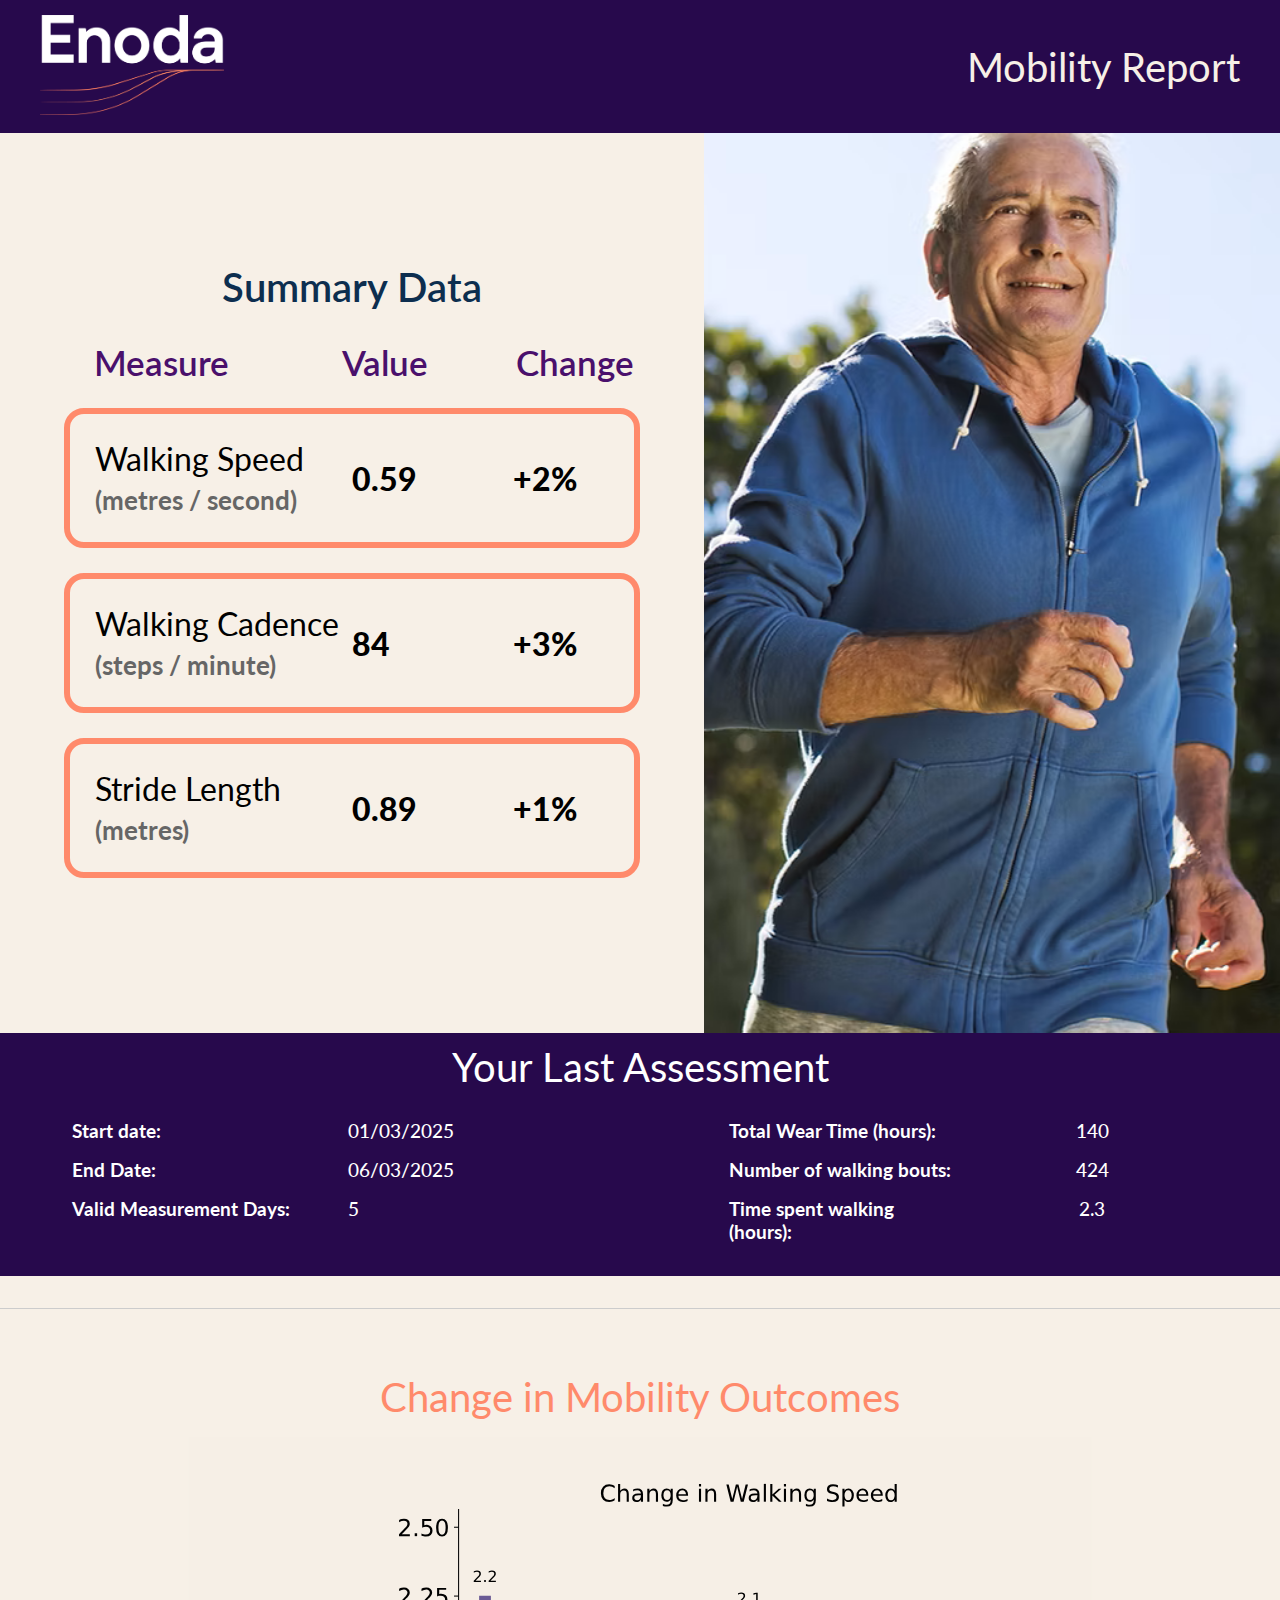
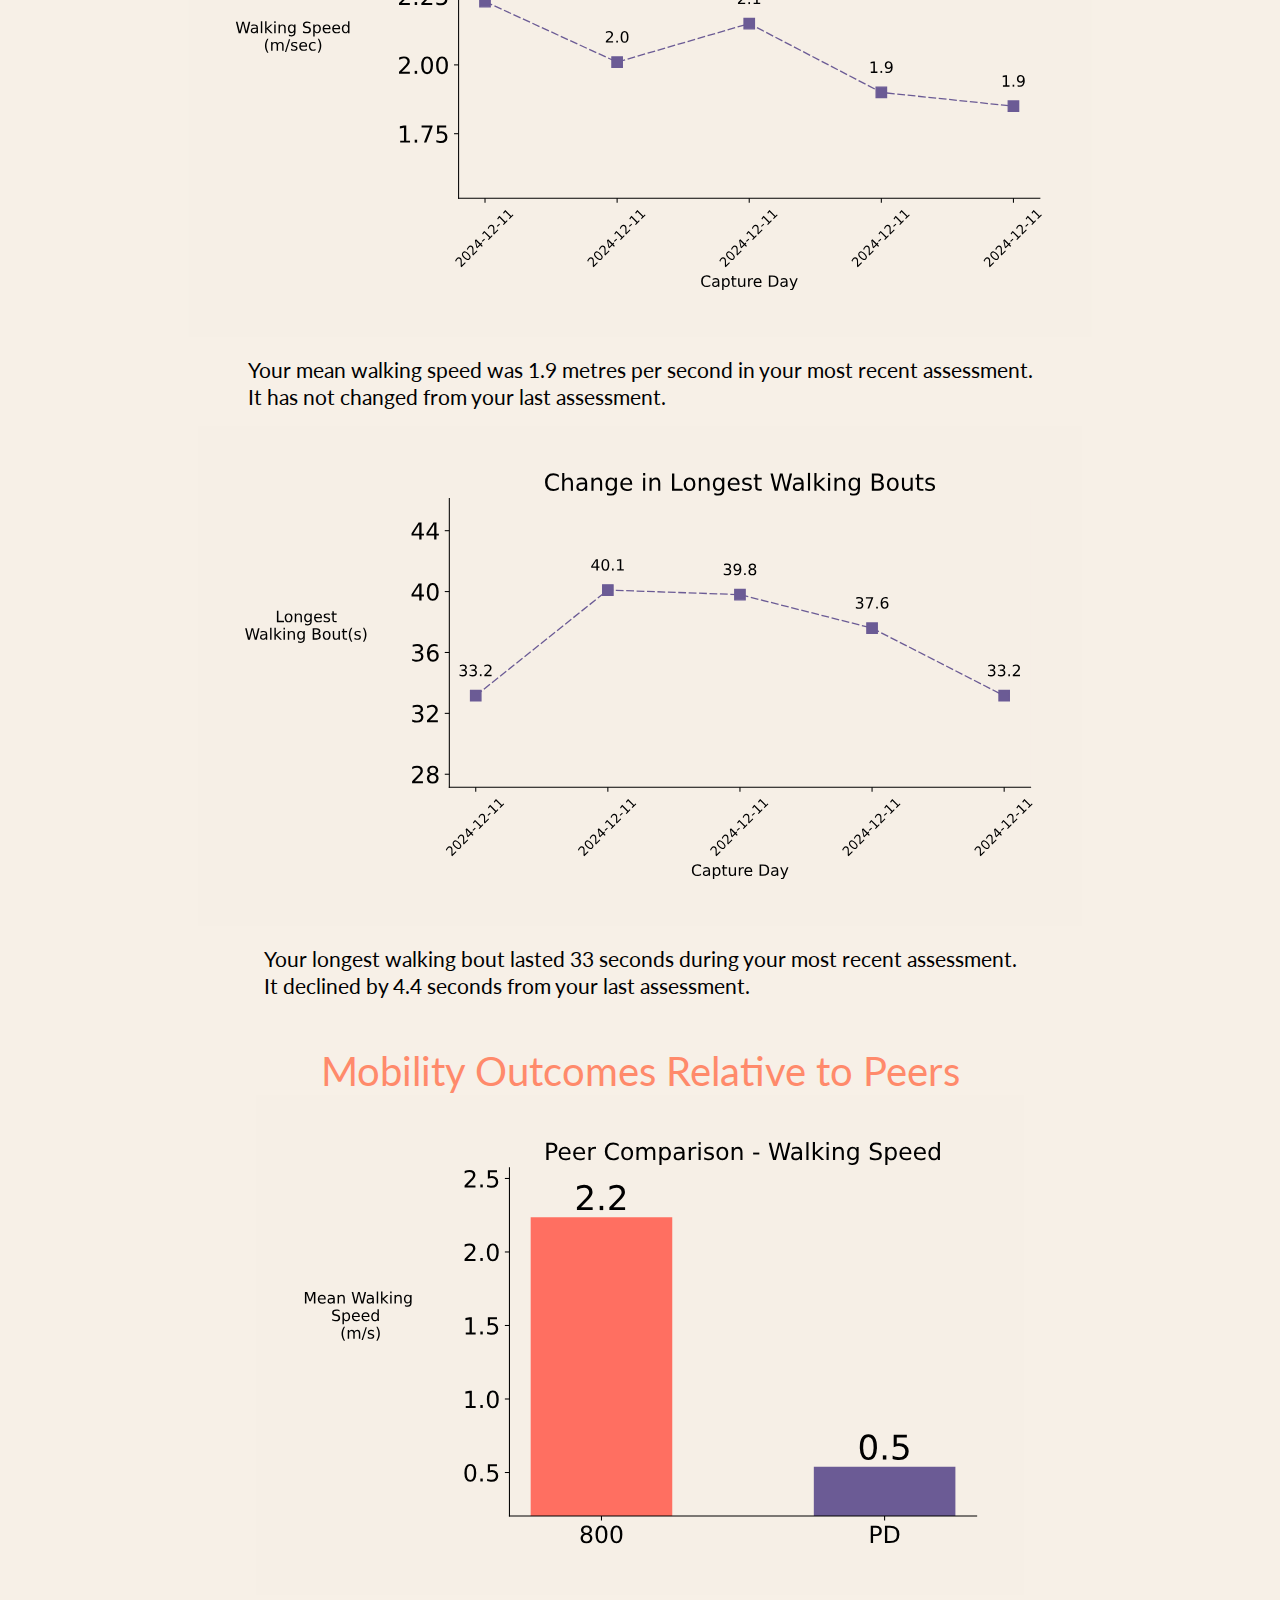
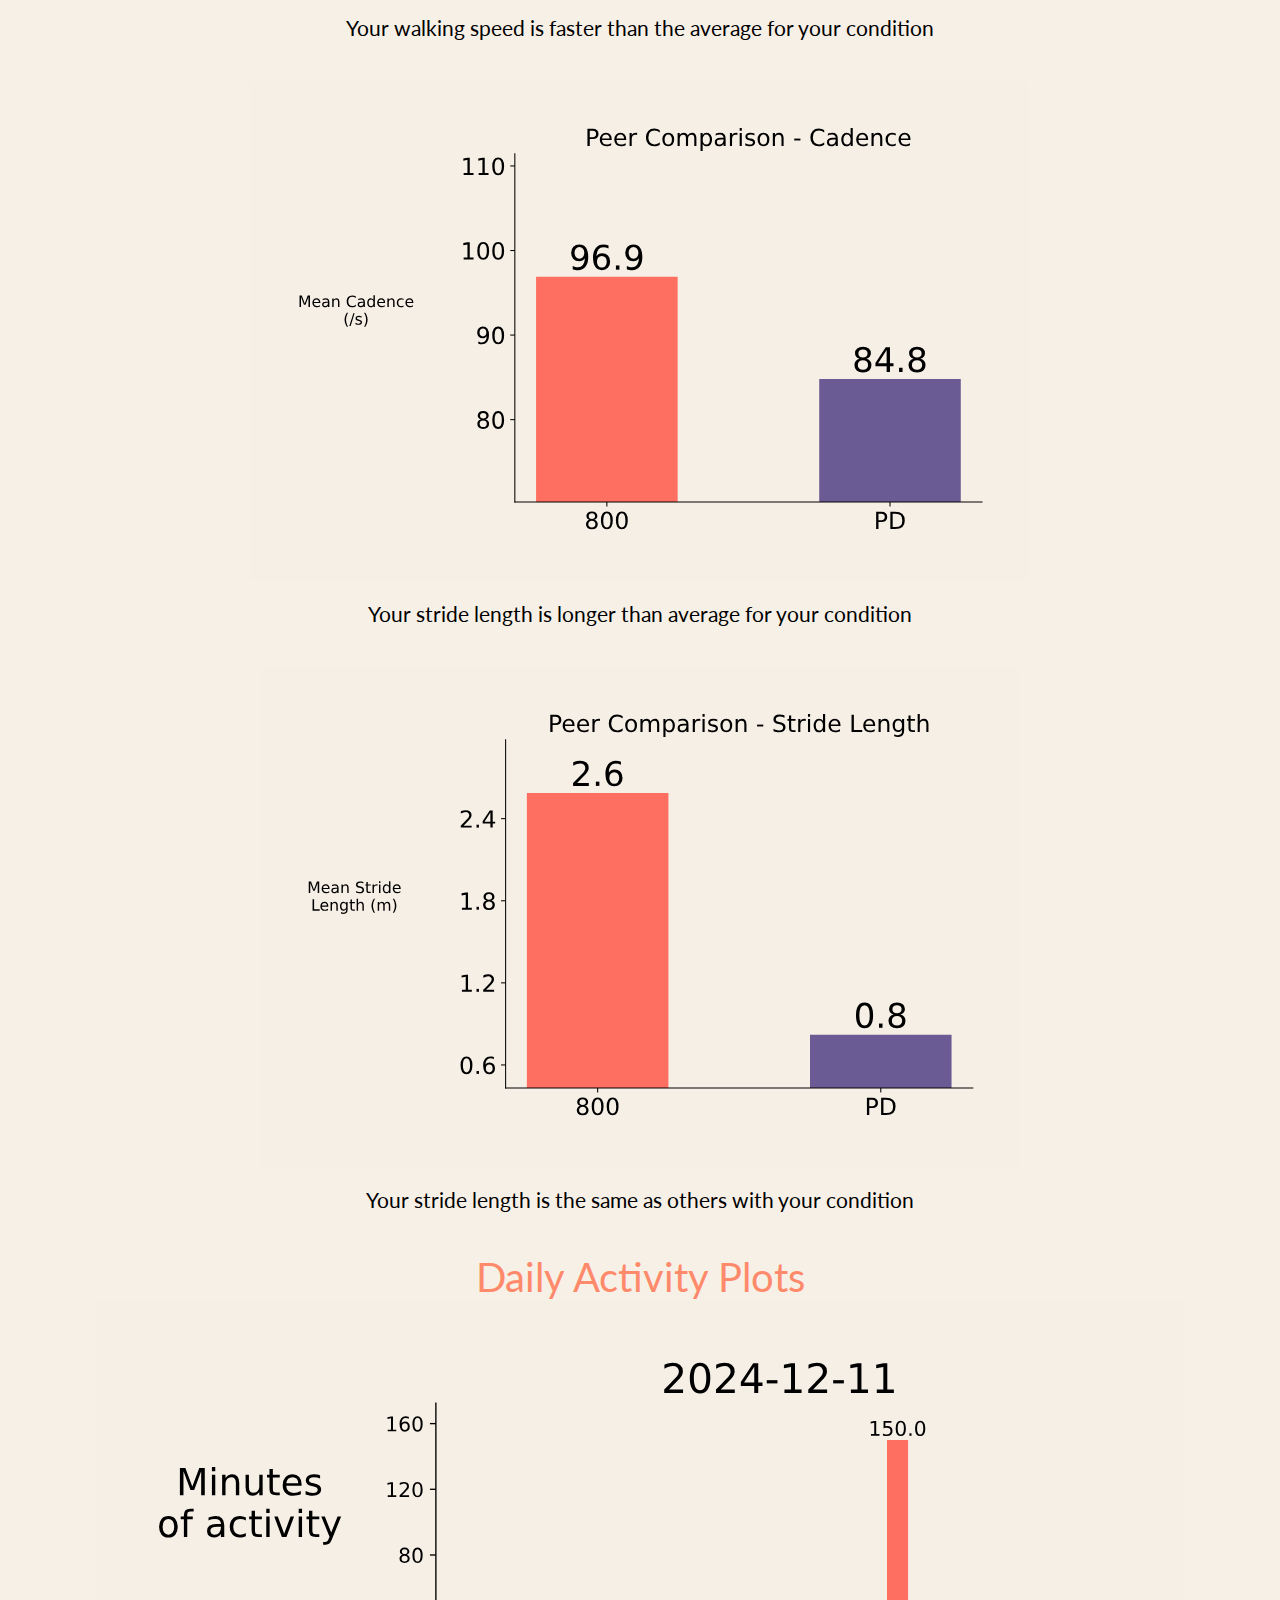
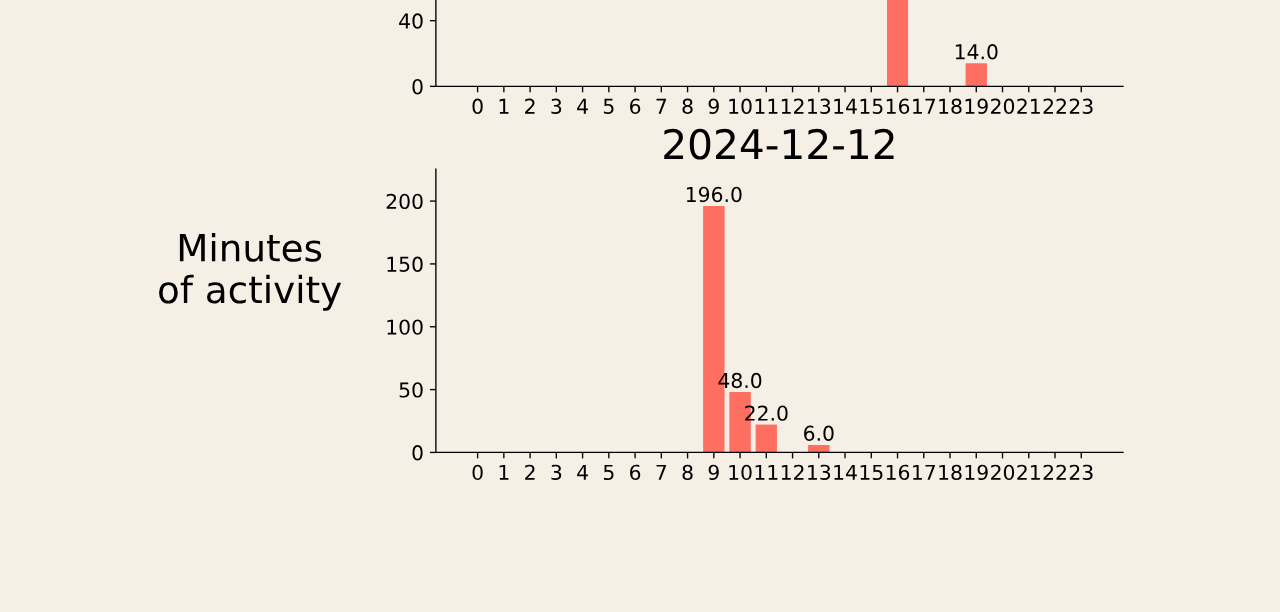
==== commit 22ea245c: "plot updats and allignment of last assessment" ====
--- a/report.html
+++ b/report.html
@@ -79,40 +79,39 @@
   <!-- ============== MOST RECENT ASSESSMENT SECTION ============== -->
   <section class="assessment-section">
     <div class="assessment-banner">
-      <h1 class="assessment-title">Most Recent Assessment</h1>
+      <h1 class="assessment-title">Your Last Assessment</h1>
     </div>
   
     <!-- Single row with 4 columns -->
     <div class="assessment-info">
-      
-      <!-- Column 1: Left Labels (Dates) -->
-      <div class="assessment-col-label text-left">
-        <p class="assessment-text"><strong>Start date:</strong></p>
-        <p class="assessment-text"><strong>End Date:</strong></p>
-        <p class="assessment-text"><strong>Valid Measurement Days:</strong></p>
-      </div>
-  
-      <!-- Column 2: Left Values -->
-      <div class="assessment-col-value text-left">
-        <p class="assessment-text">01/03/2025</p>
-        <p class="assessment-text">06/03/2025</p>
-        <p class="assessment-text">5</p>
-      </div>
-  
-      <!-- Column 3: Right Labels -->
-      <div class="assessment-col-label text-right">
-        <p class="assessment-text"><strong>Total Wear Time (hours):</strong></p>
-        <p class="assessment-text"><strong>Number of walking bouts:</strong></p>
-        <p class="assessment-text"><strong>Time spent walking (hours):</strong></p>
-      </div>
-  
-      <!-- Column 4: Right Values -->
-      <div class="assessment-col-value text-right">
-        <p class="assessment-text">140</p>
-        <p class="assessment-text">424</p>
-        <p class="assessment-text">2.3</p>
-      </div>
-    </div>
+        <!-- Left Side (Dates) -->
+        <div class="assessment-group-left">
+          <div class="assessment-col-label text-left">
+            <p class="assessment-text"><strong>Start date:</strong></p>
+            <p class="assessment-text"><strong>End Date:</strong></p>
+            <p class="assessment-text"><strong>Valid Measurement Days:</strong></p>
+          </div>
+          <div class="assessment-col-value text-left">
+            <p class="assessment-text">01/03/2025</p>
+            <p class="assessment-text">06/03/2025</p>
+            <p class="assessment-text">5</p>
+          </div>
+        </div>
+      
+        <!-- Right Side (Wear Time, Bouts, etc.) -->
+        <div class="assessment-group-right">
+          <div class="assessment-col-label text-left">
+            <p class="assessment-text"><strong>Total Wear Time (hours):</strong></p>
+            <p class="assessment-text"><strong>Number of walking bouts:</strong></p>
+            <p class="assessment-text"><strong>Time spent walking (hours):</strong></p>
+          </div>
+          <div class="assessment-col-value text-center">
+            <p class="assessment-text">140</p>
+            <p class="assessment-text">424</p>
+            <p class="assessment-text">2.3</p>
+          </div>
+        </div>
+      </div>
   </section>
   
 
@@ -120,79 +119,85 @@
 
   <!-- ============== CHANGE IN MOBILITY OUTCOMES SECTION ============== -->
   <section class="section-container bg-box">
-    <h2 class="font-weight-bold text-primary text-left">Change in Mobility Outcomes</h2>
+    <h2 class="font-weight-bold text-primary ">Change in Mobility Outcomes</h2>
 
     <!-- Walking Speed Chart -->
-    <div class="flex-row align-center mt-3">
-      <div class="flex-col-8 text-center">
-        <img src="assets/img/dmo.svg" class="chart-image" alt="Walking Speed Chart" />
-      </div>
-      <div class="flex-col-4">
+    <div class="chart-block flex-row align-center mt-3">
+        <div class="chart-image-wrapper text-left">
+          <img src="assets/img/dmo.svg" class="chart-image" alt="Walking Speed Chart" />
+        </div>
+        <div class="mobility-text-wrapper text-left">
+          <p class="mobility-report-text">
+            Your mean walking speed was 1.9 metres per second in your most recent assessment.
+          </p>
+          <p class="mobility-report-text text-left">
+            It has not changed from your last assessment.
+          </p>
+        </div>
+      </div>
+
+    <!-- Longest Walking Bout Chart -->
+    <div class="chart-block flex-row  align-center mt-3">
+        <div class="chart-image-wrapper text-left">
+        <img src="assets/img/wbd.svg" class="chart-image" alt="Longest Walking Bout Chart" />
+      </div>
+      <div class="mobility-text-wrapper text-left">
         <p class="mobility-report-text">
-          <strong>Average walking speed (m/sec)</strong> over all the capture sessions. This shows how your average
-          walking speed has changed over time.
+            Your longest walking bout lasted 33 seconds during your most recent assessment.
         </p>
-      </div>
-    </div>
-
-    <!-- Longest Walking Bout Chart -->
-    <div class="flex-row align-center mt-4">
-      <div class="flex-col-8 text-center">
-        <img src="assets/img/wbd.svg" class="chart-image" alt="Longest Walking Bout Chart" />
-      </div>
-      <div class="flex-col-4">
-        <p class="mobility-report-text">
-          <strong>Longest walking bout</strong> over all capture sessions. This shows how the longest periods of walking
-          have changed over time.
-        </p>
+        <p class="mobility-report-text text-left">
+            It declined by 4.4 seconds from your last assessment. 
+          </p>
       </div>
     </div>
 
     <!-- ============== MOBILITY OUTCOMES RELATIVE TO PEERS ============== -->
     <h2 class="font-weight-bold text-primary text-left mt-5">
-      Mobility Outcomes Relative to Peers
-    </h2>
-
-    <div class="flex-row align-center graph-row">
-      <div class="flex-col-7 text-center">
-        <img src="assets/img/peer_ws.svg" class="chart-image" alt="Peer Walking Speed" />
-      </div>
-      <div class="flex-col-5">
-        <p class="mobility-report-text">
-          Your walking speed is faster than the average for your condition
-        </p>
-      </div>
-    </div>
-
-    <div class="flex-row align-center graph-row">
-      <div class="flex-col-7 text-center">
-        <img src="assets/img/peer_mcad.svg" class="chart-image" alt="Peer Cadence" />
-      </div>
-      <div class="flex-col-5">
-        <p class="mobility-report-text">
-          Your stride length is longer than average for your condition
-        </p>
-      </div>
-    </div>
-
-    <div class="flex-row align-center graph-row">
-      <div class="flex-col-7 text-center">
-        <img src="assets/img/peer_msl.svg" class="chart-image" alt="Peer Stride Length" />
-      </div>
-      <div class="flex-col-5">
-        <p class="mobility-report-text">
-          Your stride length is the same as others with your condition
-        </p>
-      </div>
-    </div>
-  </section>
-
+        Mobility Outcomes Relative to Peers
+      </h2>
+      
+      <!-- Walking Speed -->
+      <div class="chart-block graph-row">
+        <div class="chart-image-wrapper text-center">
+          <img src="assets/img/peer_ws.svg" class="chart-image" alt="Peer Walking Speed" />
+        </div>
+        <div class="mobility-text-wrapper">
+          <p class="mobility-report-text">
+            Your walking speed is faster than the average for your condition
+          </p>
+        </div>
+      </div>
+      
+      <!-- Cadence -->
+      <div class="chart-block graph-row">
+        <div class="chart-image-wrapper text-center">
+          <img src="assets/img/peer_mcad.svg" class="chart-image" alt="Peer Cadence" />
+        </div>
+        <div class="mobility-text-wrapper">
+          <p class="mobility-report-text">
+            Your stride length is longer than average for your condition
+          </p>
+        </div>
+      </div>
+      
+      <!-- Stride Length -->
+      <div class="chart-block graph-row">
+        <div class="chart-image-wrapper text-center">
+          <img src="assets/img/peer_msl.svg" class="chart-image" alt="Peer Stride Length" />
+        </div>
+        <div class="mobility-text-wrapper">
+          <p class="mobility-report-text">
+            Your stride length is the same as others with your condition
+          </p>
+        </div>
+      </div>
+      
   <!-- ============== DAILY ACTIVITY PLOTS SECTION ============== -->
   <section class="daily-activity-section">
     <h2 class="font-weight-bold text-primary text-left">Daily Activity Plots</h2>
-    <p class="mobility-report-text text-left" style="font-size: 1.2rem;">
+    <!-- <p class="mobility-report-text text-left" style="font-size: 1.2rem;">
       These charts below detail your general activity levels during the day.
-    </p>
+    </p> -->
 
     <div class="text-center">
       <img
--- a/assets/css/custom.css
+++ b/assets/css/custom.css
@@ -77,7 +77,7 @@
   
   .navbar-text.mobility-report-title {
     font-size: 2.5rem;
-    font-weight: 900;
+    font-weight: 400;
     color: rgb(247, 240, 231);
   }
   
@@ -98,7 +98,7 @@
   
   /* Left Column (Summary Data) */
   .header-col-left {
-    flex: 7; /* Equivalent to col-lg-7 ratio */
+    flex: 1; /* Equivalent to col-lg-7 ratio */
     display: flex;
     flex-direction: column;
     justify-content: center;
@@ -107,8 +107,8 @@
   }
   
   .summary-title {
-    font-size: 3rem;
-    font-weight: 900;
+    font-size: 2.5rem;
+    font-weight: 600;
     color: #0D2E4F;
     margin-bottom: 30px;
   }
@@ -169,8 +169,8 @@
   /* Data columns (match the new .measure-header, .value-header, .change-header) */
   .measure {
     flex: 2;
-    font-size: 2.2rem;
-    font-weight: 505; /* Thicker text */
+    font-size: 2.0rem;
+    font-weight: 400; /* Thicker text */
   }
   
   .measure span {
@@ -181,14 +181,14 @@
   
   .value {
     flex: 1;
-    font-size: 2.5rem;
+    font-size: 2.rem;
     font-weight: 900;
     text-align: left;
     
   }
   .change {
     flex: 1;
-    font-size: 2.5rem;
+    font-size: 2.rem;
     font-weight: 900;
     text-align: center; 
     /* or text-align: right if you prefer */
@@ -196,7 +196,7 @@
   
   /* Right Column (Full-Height Image) */
   .header-col-right {
-    flex: 5; /* Equivalent to col-lg-5 ratio */
+    flex: 1; /* Equivalent to col-lg-5 ratio */
     height: 100%;
   }
   
@@ -212,54 +212,69 @@
   /* 4. MOST RECENT ASSESSMENT SECTION */
   /* ------------------------------------------------------ */
   .assessment-section {
-    margin-top: 25px; /* Adjust as needed */
+    margin-top: 0px; /* Adjust as needed */
     width: 100%;
   }
   
   .assessment-banner {
     background: rgb(39, 9, 76);
     color: white;
-    border-radius: 50px 50px 0 0;
+    border-radius: 0px 0px 0 0;
     padding: 10px 00px;
     text-align: center;
-    max-width: 85%;
+    max-width: 100%;
     margin: 0 auto;
   }
   
   .assessment-title {
     font-size: 2.5rem;
-    font-weight: 550;
+    font-weight: 400;
     margin: 0;
   }
   
   /* Assessment Info Row */
   .assessment-info {
     display: flex;
-    align-items: center;
     background: rgb(39, 9, 76);
+    padding: 10px 0 25px 0; /* Top Right Bottom Left */
     color: white;
-    border-radius: 0 0 50px 50px;
-    padding: 20px 10px;
-    padding-left: 50px;
-    padding-right: 150px;
-    max-width: 85%;
-    margin: 0 auto;
-  }
-  
+    justify-content: space-between;
+    padding-left: 5%;
+    padding-right: 5%;
+    max-width: 100%;
+    margin: 0 auto;
+    flex-wrap: wrap;
+  }
+  .assessment-group-left,
+.assessment-group-right {
+  display: flex;
+  flex: 0 0 48%; /* Each group takes about half the row */
+}
+
+.assessment-group-right {
+    padding-left: 5%;
+  }
+  .assessment-col-label,
+.assessment-col-value {
+  display: flex;
+  flex-direction: column;
+  justify-content: left;
+  flex: 1;
+}
   /* Each column in Assessment Info */
   .assessment-col {
     flex: 1;
     padding: 20px;
   }
 
-  .assessment-col-label { flex: 1.5; }
+  .assessment-col-label { flex: 1; }
 .assessment-col-value { flex: 1; }
   
   .assessment-text {
     margin-top: 0px;
     font-size: 1.2rem;
     font-weight: 450;
-    padding: 15px;
+    padding: 8px;
  }
   
   /* ------------------------------------------------------ */
@@ -335,19 +350,43 @@
     max-height: 1000px;   /* For a taller chart */
     width: 100%;         /* Or width:100% if you want it to span the container */
   }
+  .chart-block {
+    display: flex;
+    flex-direction: column;
+    align-items: center;
+    justify-content: center; /* optional, for vertical centering if inside a tall container */
+    text-align: center;
+    width: 100%;
+  }
+  
+  .mobility-text-wrapper {
+    max-width: 100%;
+    margin: 0 auto;
+    text-align: center;
+  }
+  
+  .chart-image-wrapper {
+    width: 100%;
+    margin: 0 auto;
+    margin-bottom: 1rem;
+  }
+  
   
   /* ------------------------------------------------------ */
   /* 7. Typography & Utility */
   /* ------------------------------------------------------ */
   .mobility-report-text {
-    font-size: 2rem; /* Larger body text */
+    font-size: 1.3rem; /* Larger body text */
     line-height: 1.3;
+    max-width: 100%;
+    margin: 0 auto;
   }
   
   /* You changed the .text-primary color, so we keep it. */
   .text-primary {
     color: rgb(255, 138, 107);
     font-size: 2.5rem;
-    font-weight: 900;
+    font-weight: 400;
+    text-align: center;
   }
   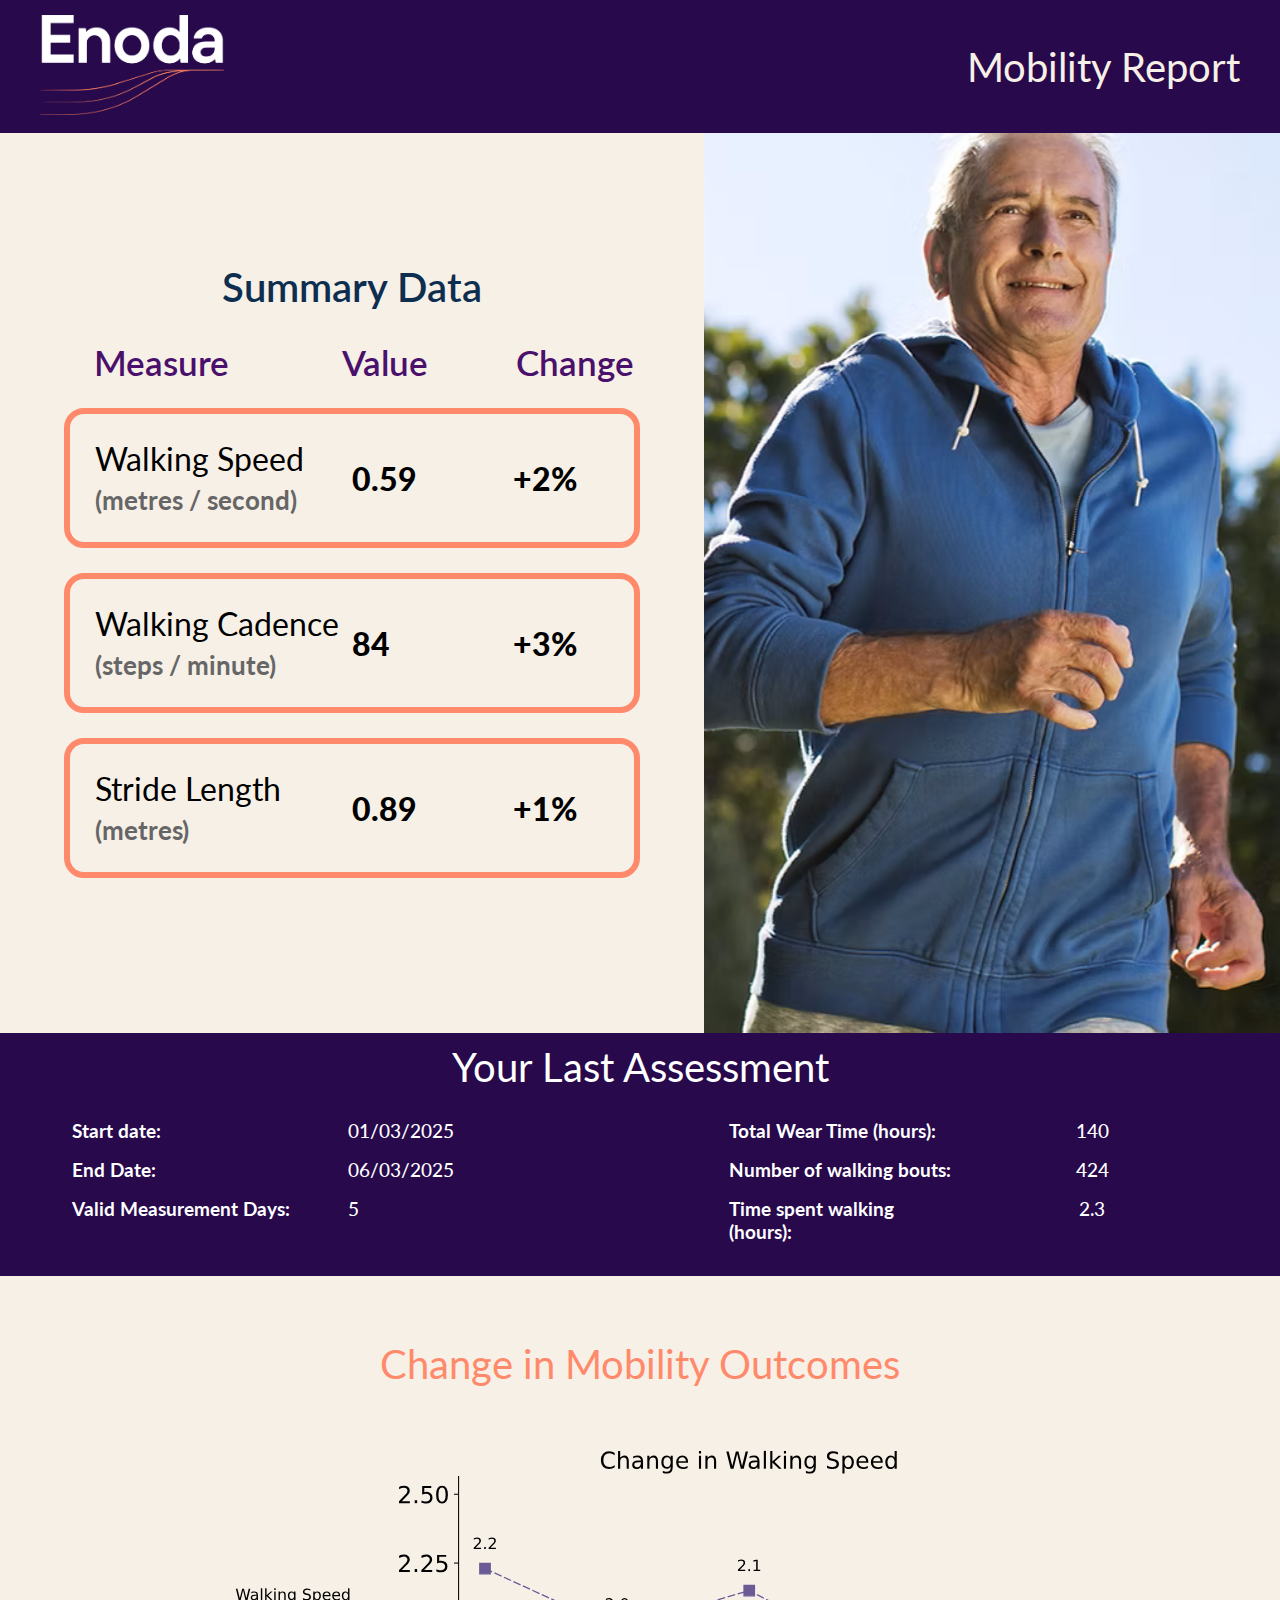
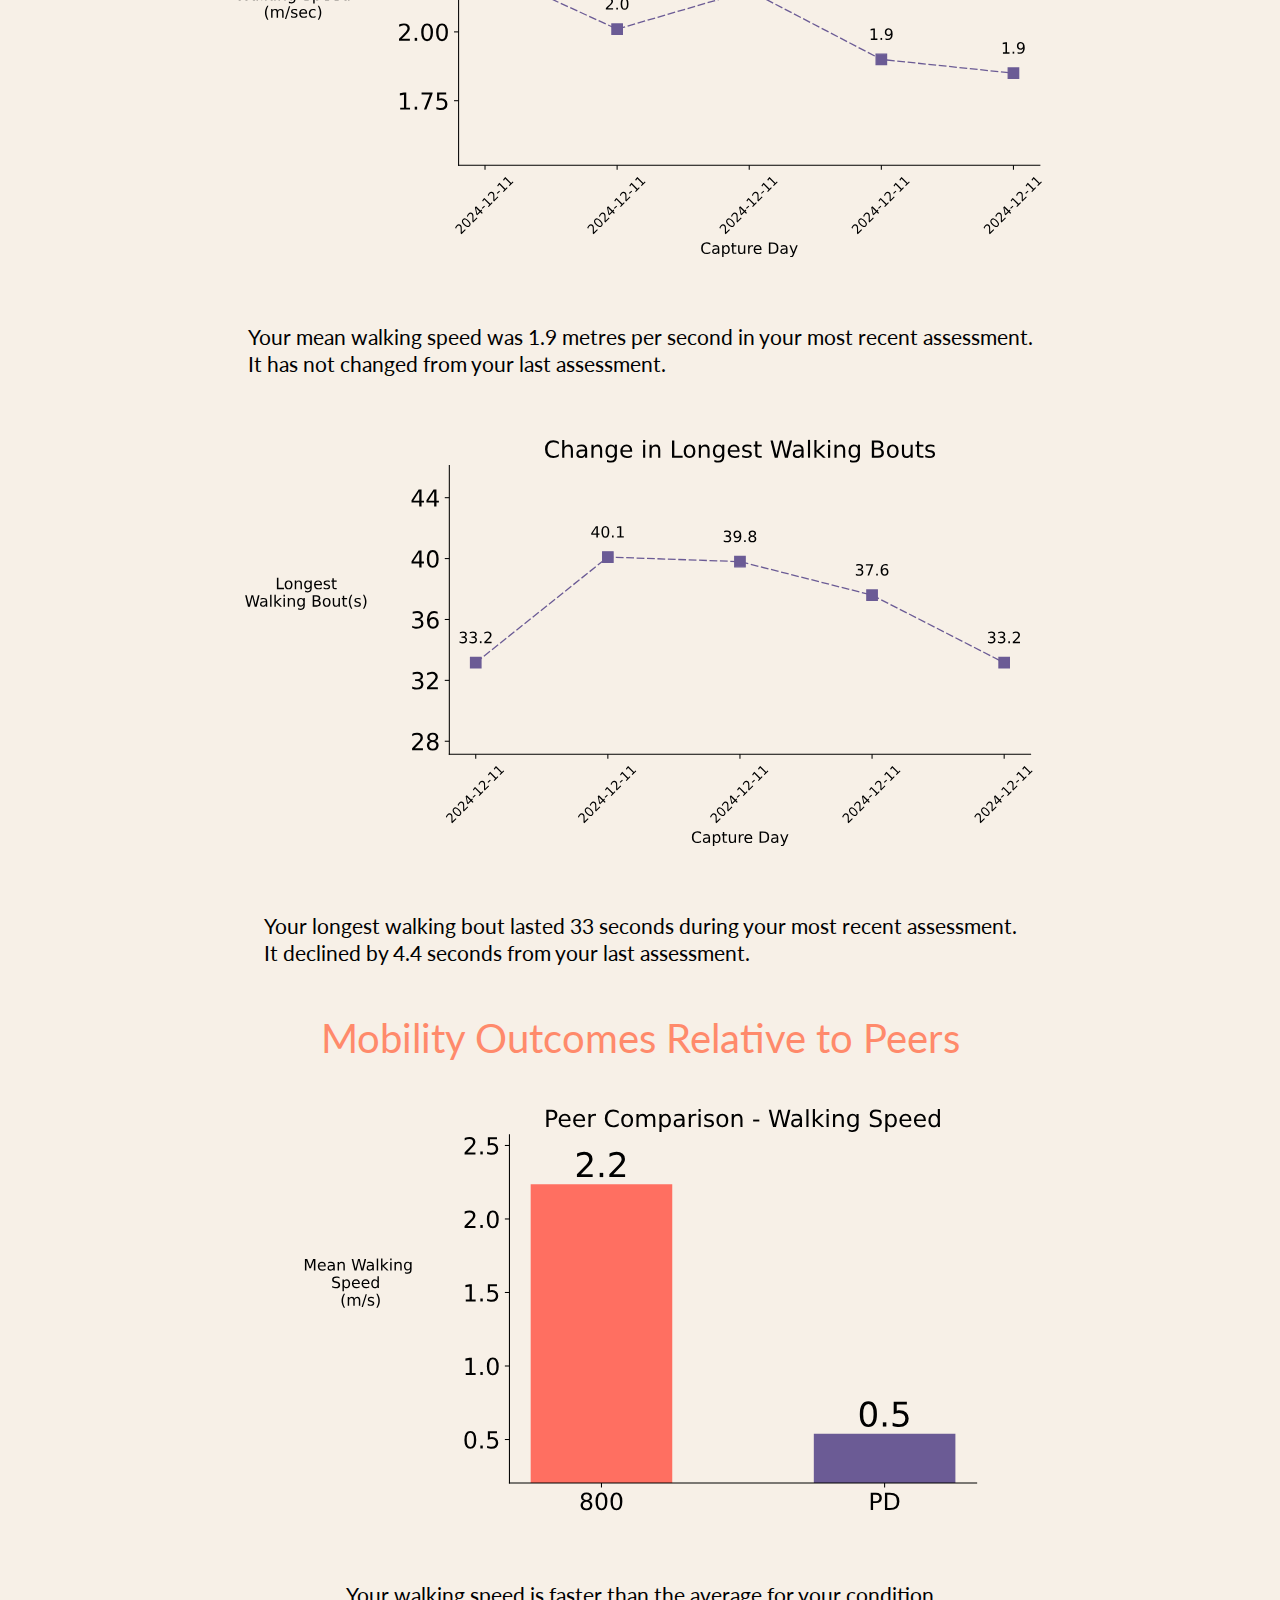
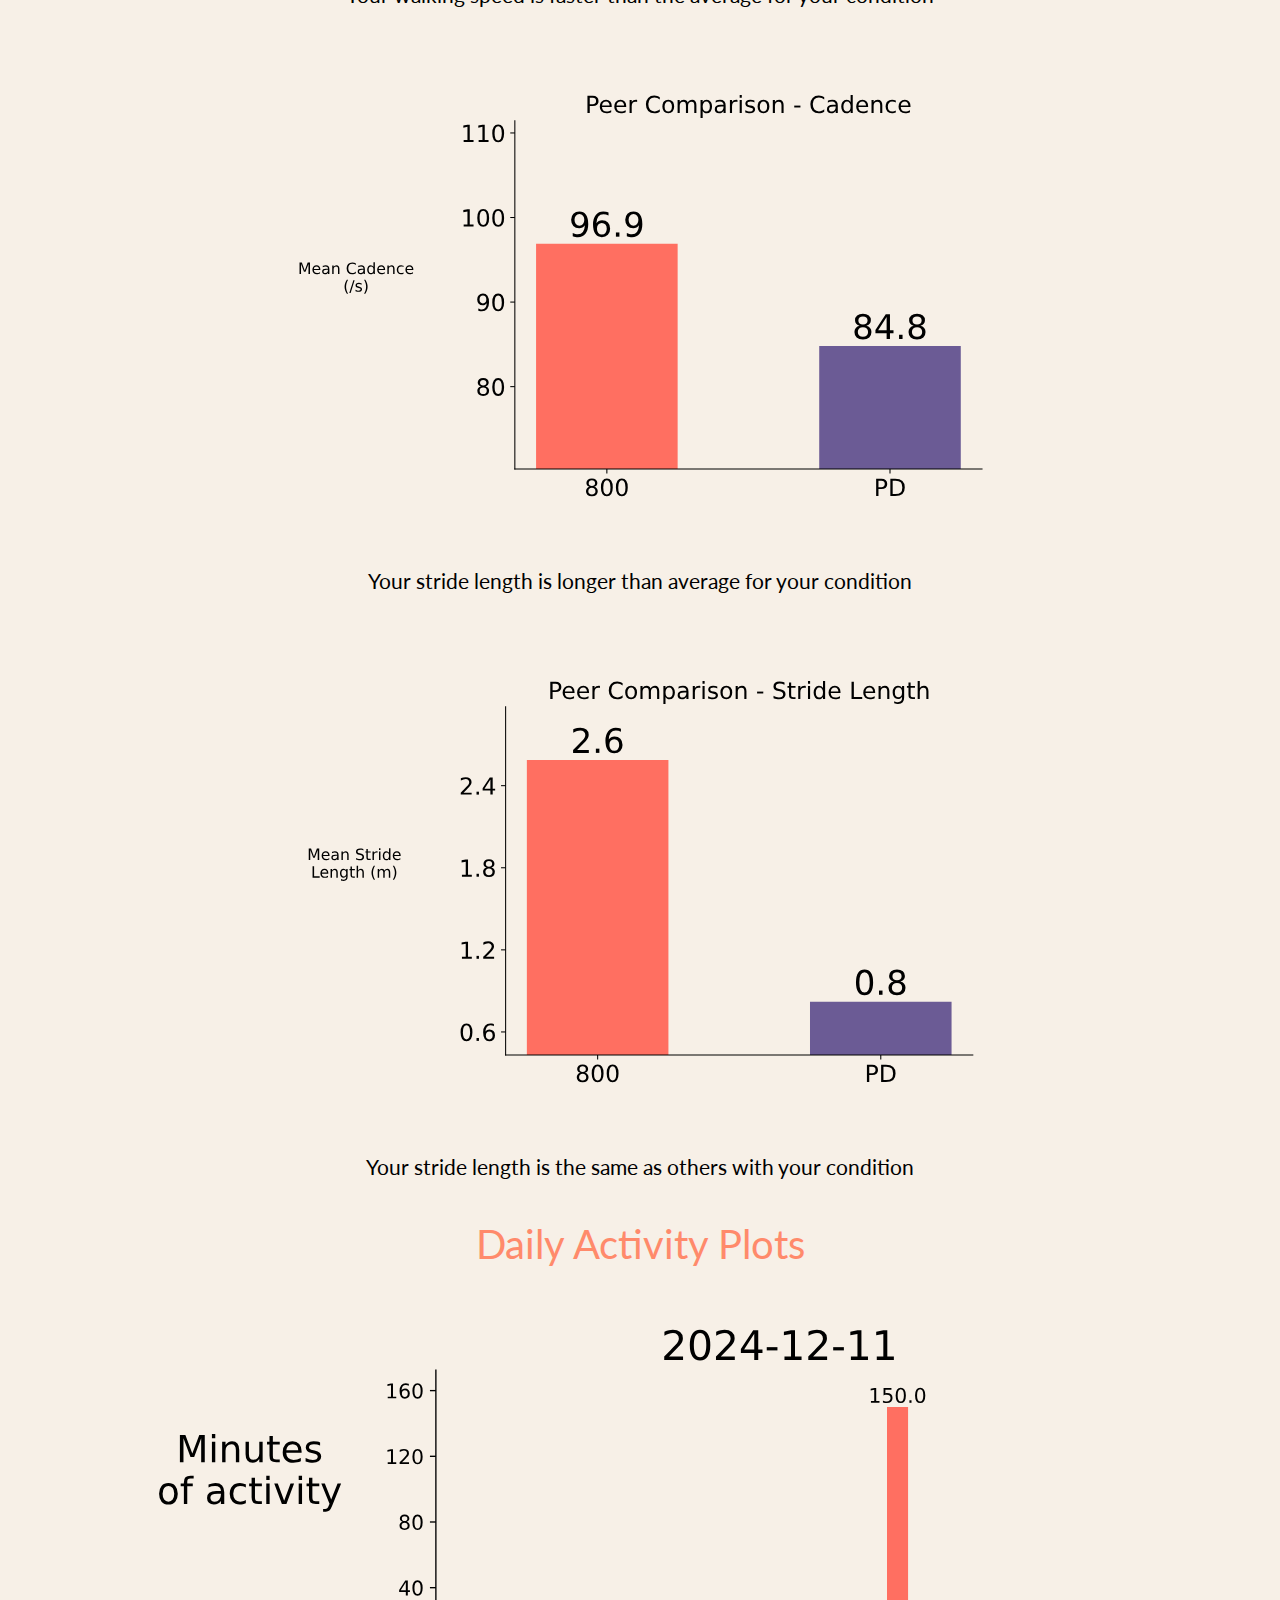
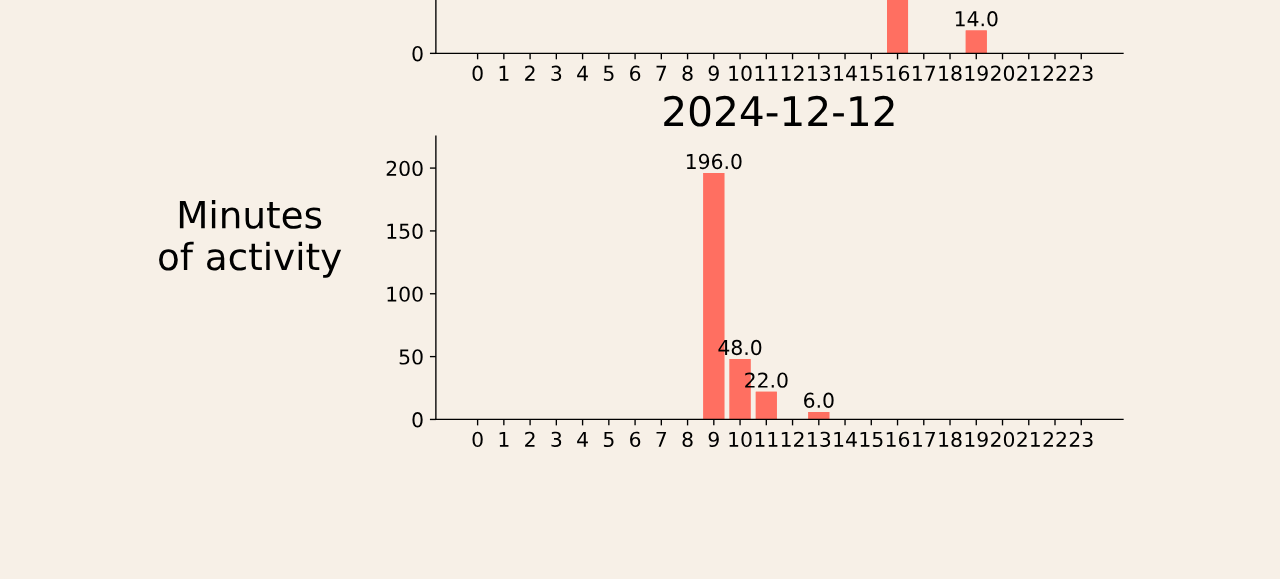
==== commit d5c33f29: "removal of divider line" ====
--- a/report.html
+++ b/report.html
@@ -115,8 +115,6 @@
   </section>
   
 
-  <hr class="divider" />
-
   <!-- ============== CHANGE IN MOBILITY OUTCOMES SECTION ============== -->
   <section class="section-container bg-box">
     <h2 class="font-weight-bold text-primary ">Change in Mobility Outcomes</h2>
